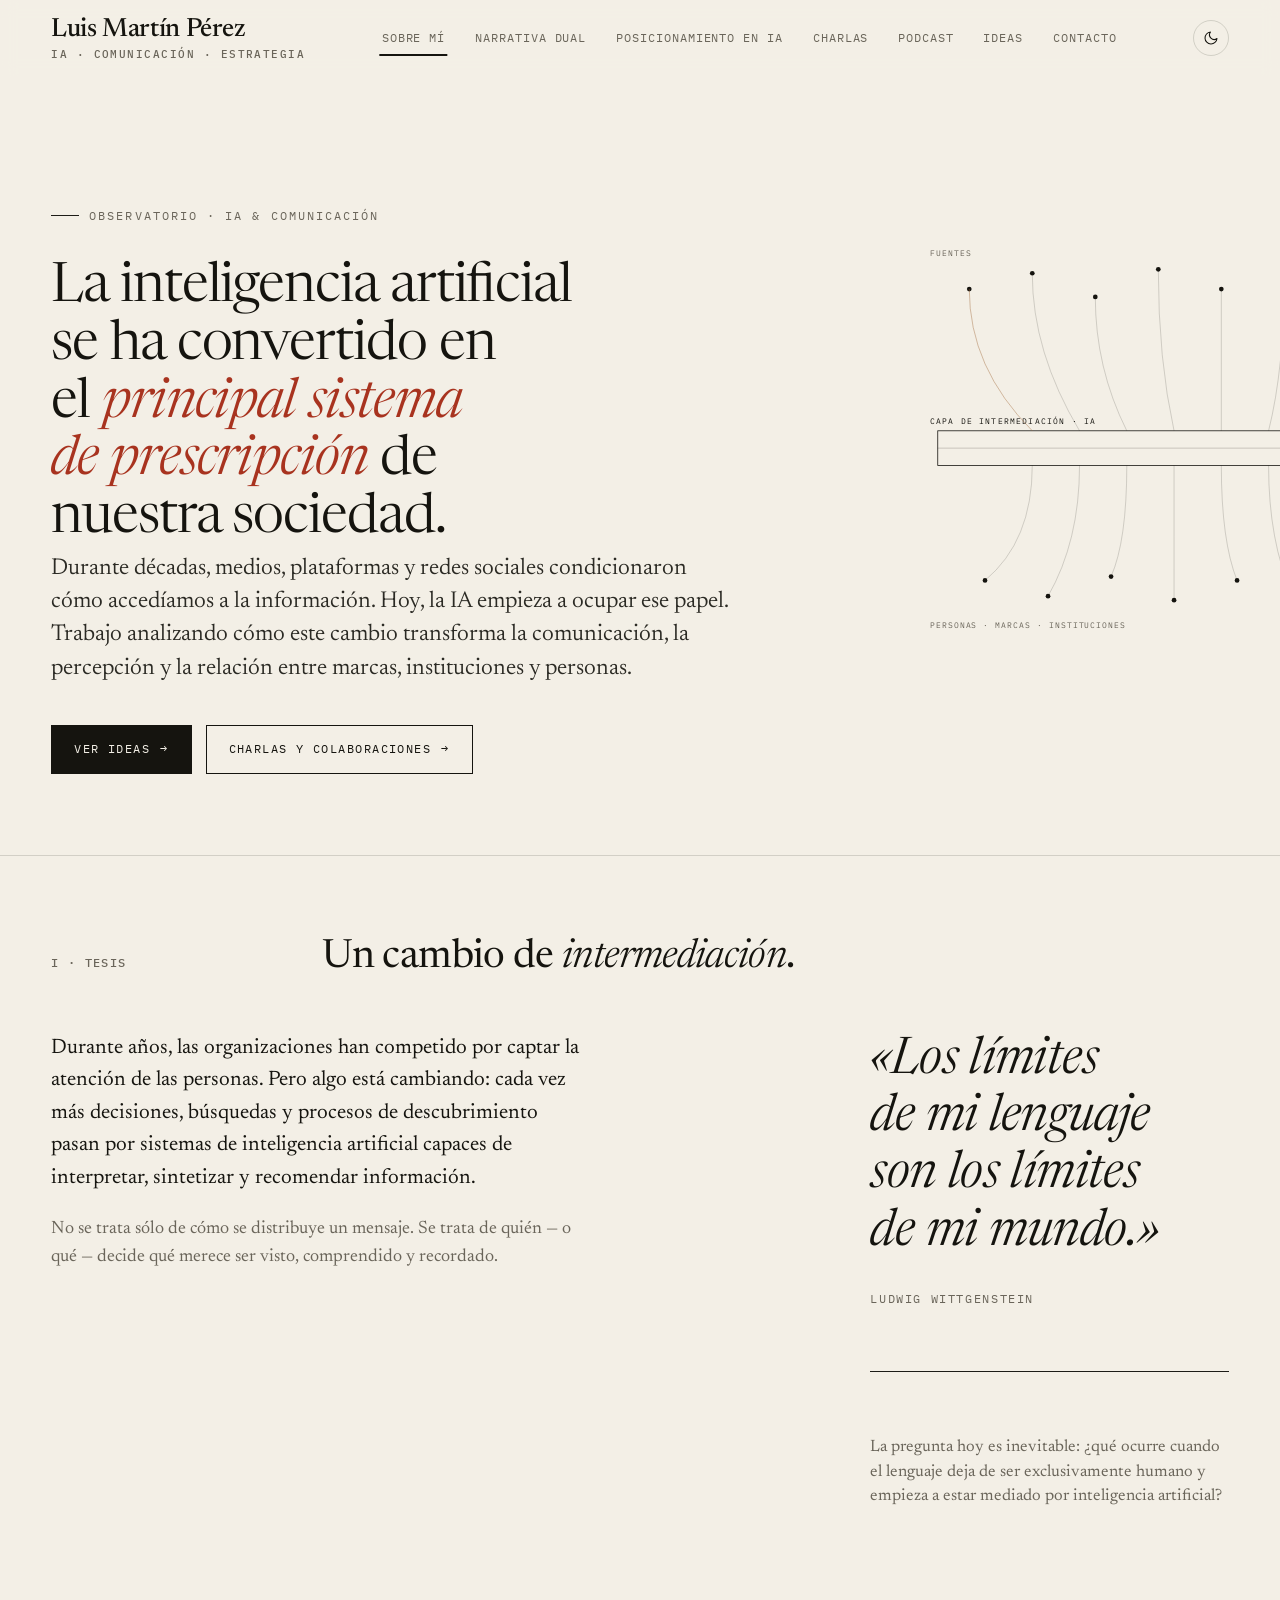
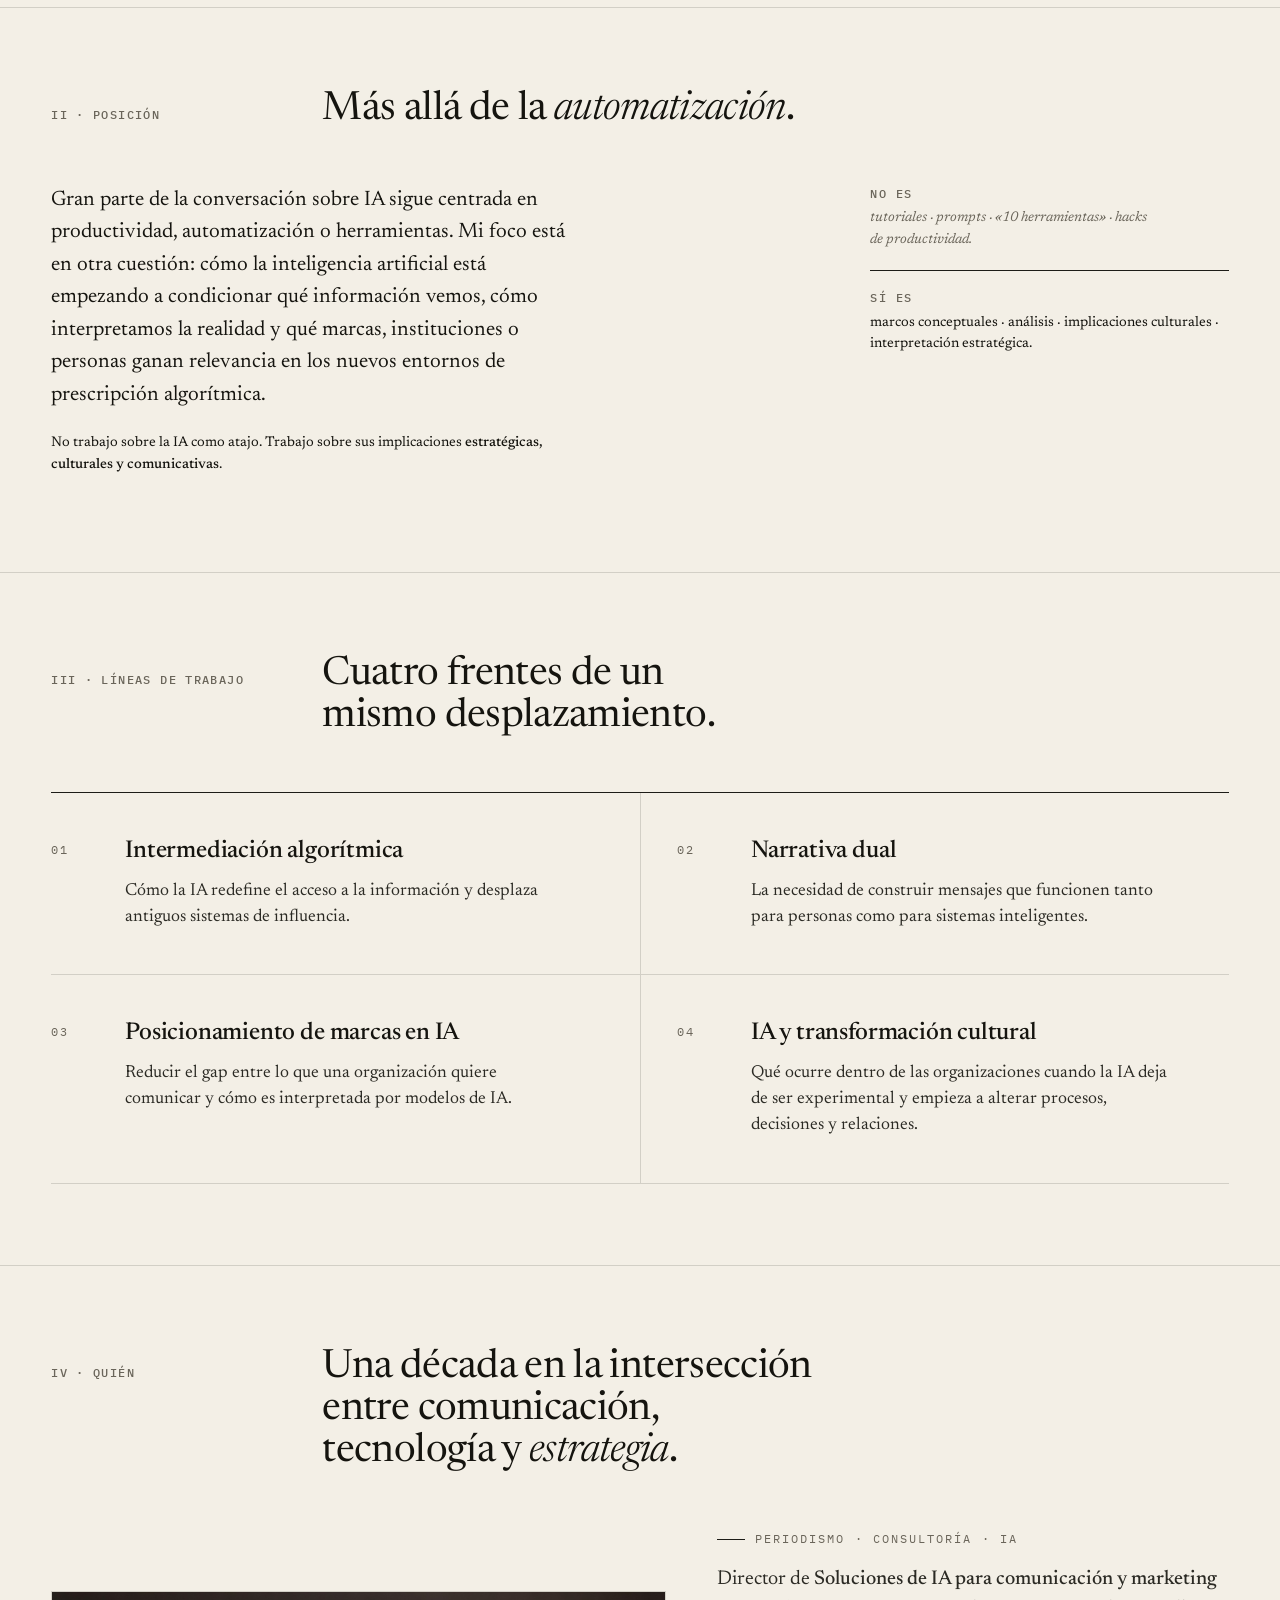
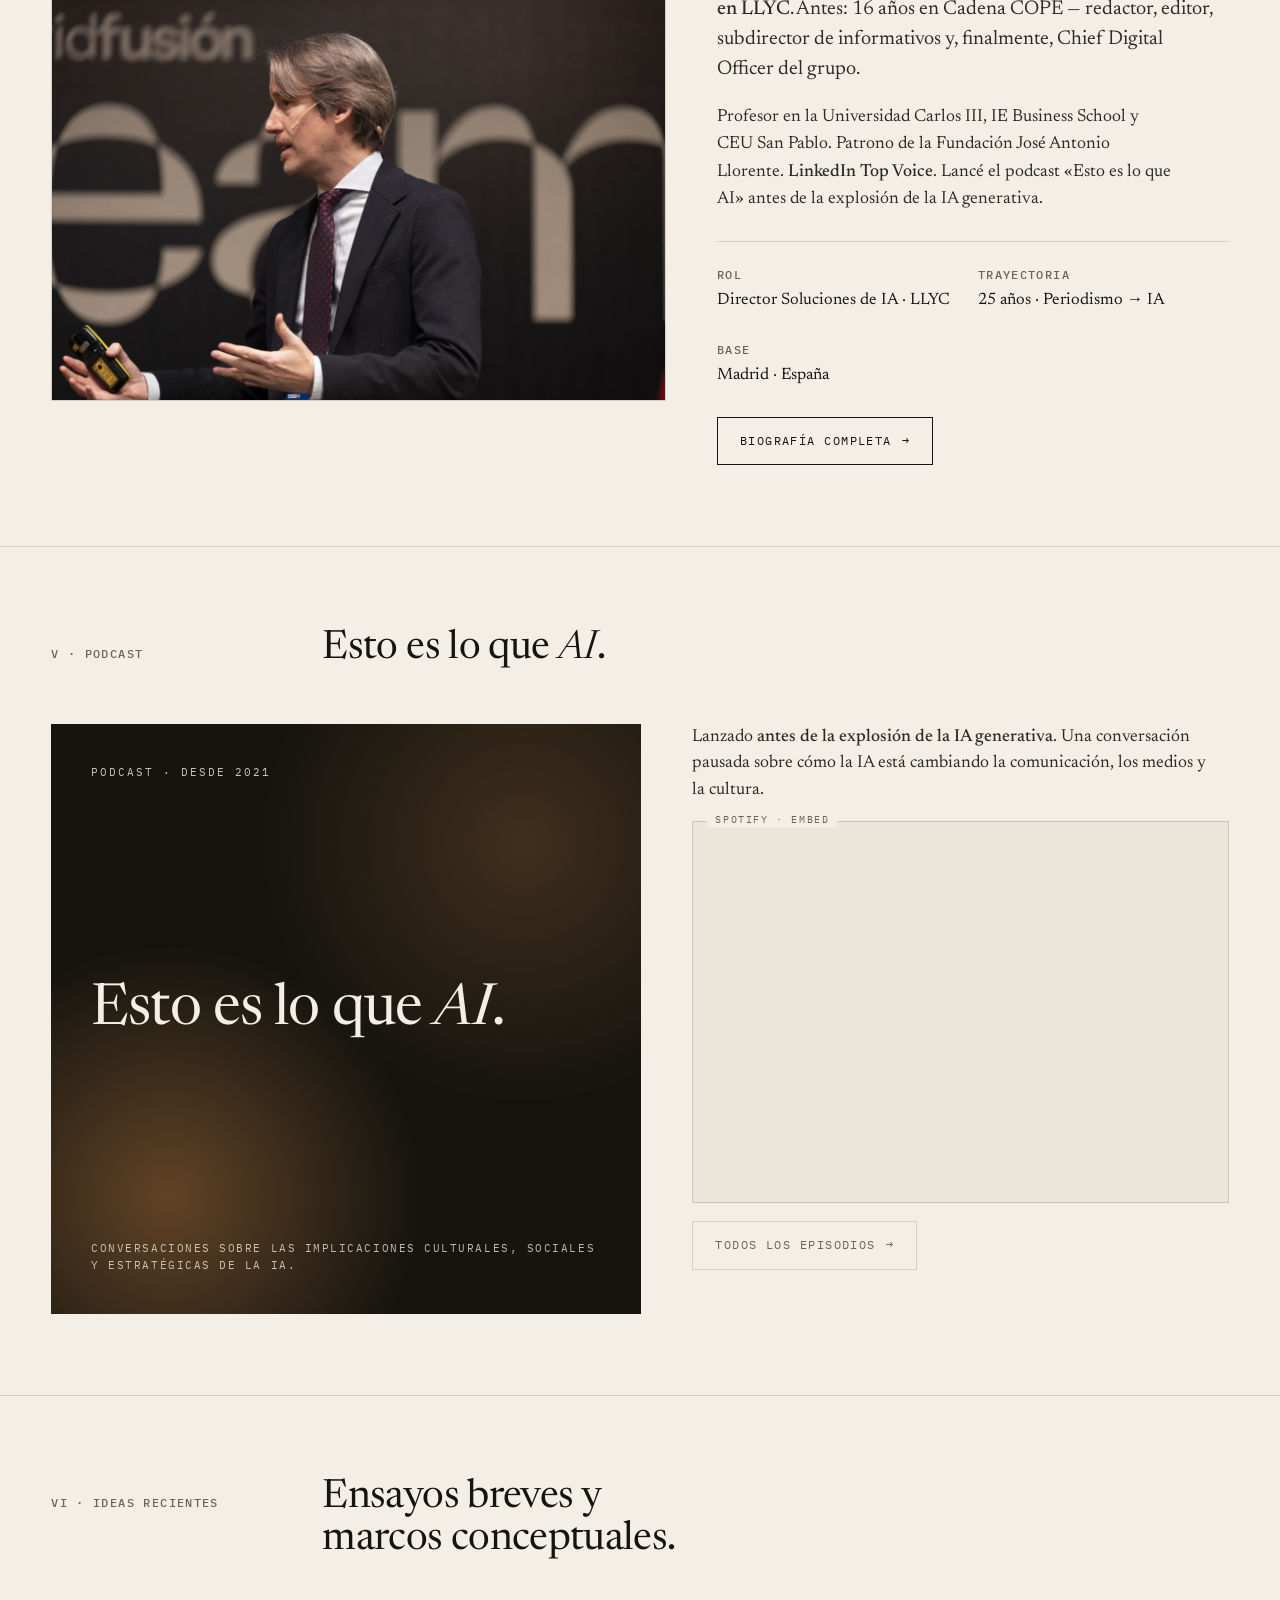
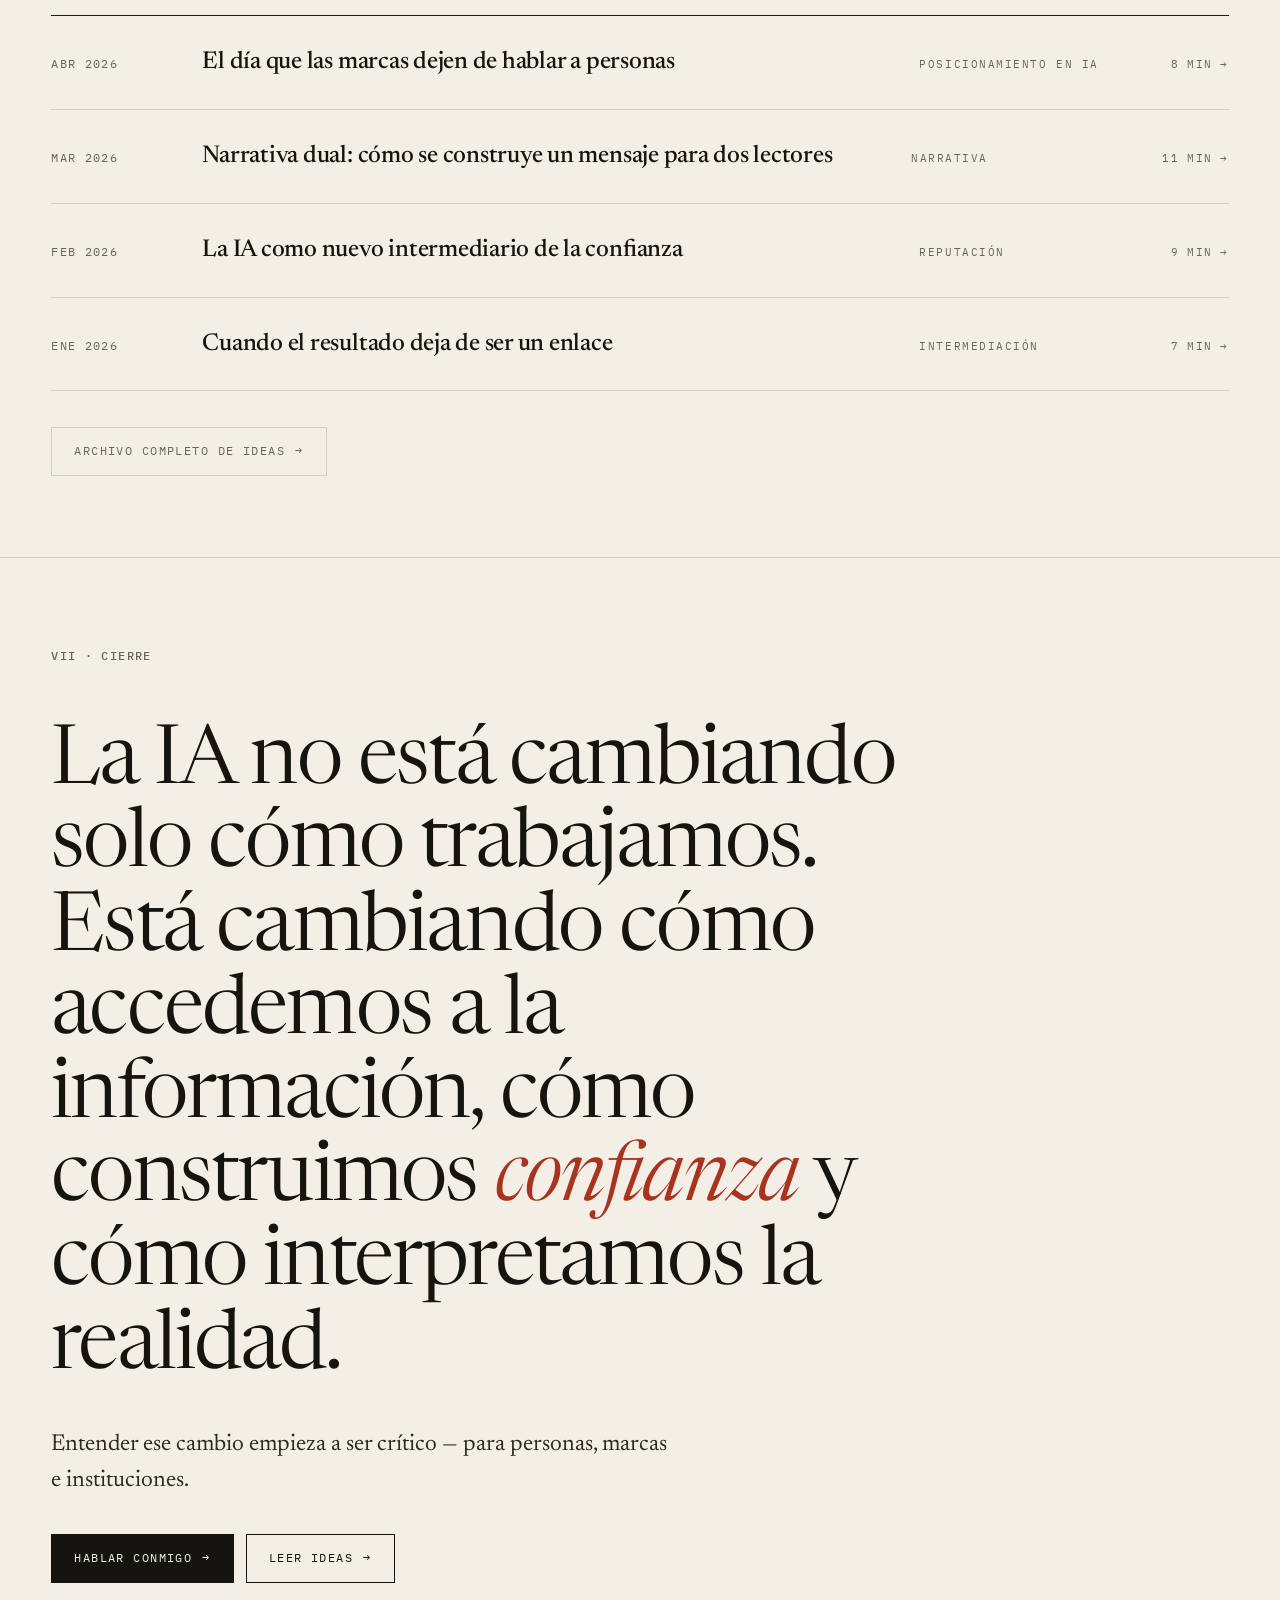
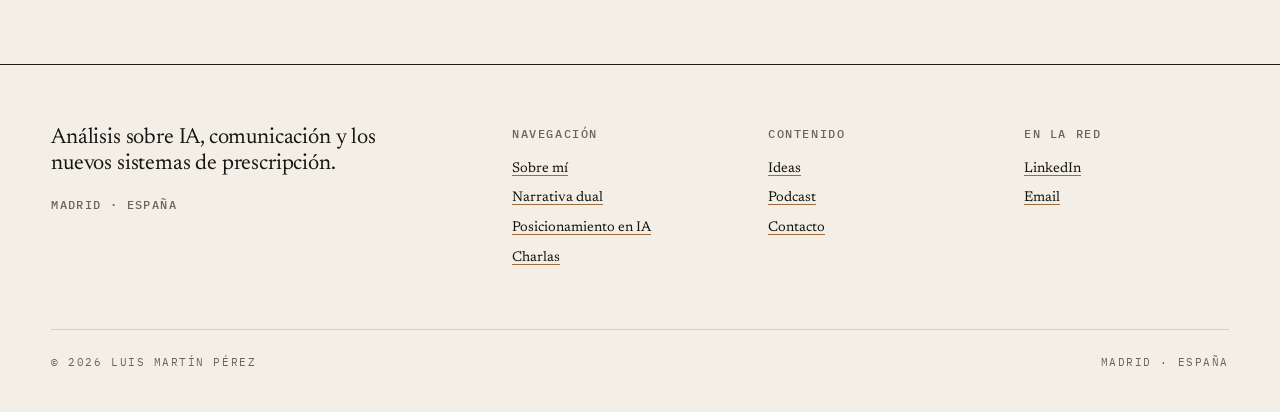
==== index.html @ a197d99d "Primera versión" ====
<!doctype html>
<html lang="es" data-theme="light" data-accent="ochre" data-direction="editorial" data-highlight="red">
<head>
  <meta charset="utf-8" />
  <meta name="viewport" content="width=device-width, initial-scale=1" />
  <link rel="icon" type="image/svg+xml" href="/favicon.svg" />
  <link rel="dns-prefetch" href="https://fonts.gstatic.com" />
  <meta name="twitter:card" content="summary_large_image" />
  <meta name="twitter:title" content="Luis Martín Pérez — IA, comunicación y prescripción algorítmica" />
  <meta name="twitter:description" content="Análisis sobre el impacto de la IA en la comunicación, la intermediación de la información y el posicionamiento de marcas en sistemas algorítmicos." />
  <title>Luis Martín Pérez — Inteligencia artificial, comunicación y nuevos sistemas de prescripción</title>
  <meta name="description" content="Luis Martín Pérez analiza cómo la inteligencia artificial está transformando la intermediación de la información, la comunicación y la forma en que personas, marcas e instituciones construyen relevancia y confianza." />
  <meta name="author" content="Luis Martín Pérez" />
  <meta name="theme-color" content="#f3efe6" />
  <link rel="canonical" href="https://luismartinperez.com/" />

  <!-- Open Graph -->
  <meta property="og:type" content="website" />
  <meta property="og:locale" content="es_ES" />
  <meta property="og:image" content="https://luismartinperez.com/assets/luis-portada.jpg" />
  <meta property="og:image:width" content="1248" />
  <meta property="og:image:height" content="832" />
  <meta property="og:image:alt" content="Luis Martín Pérez en una conferencia sobre inteligencia artificial y comunicación." />
  <meta name="twitter:image" content="https://luismartinperez.com/assets/luis-portada.jpg" />
  <meta property="og:title" content="Luis Martín Pérez — Inteligencia artificial, comunicación y nuevos sistemas de prescripción" />
  <meta property="og:description" content="Análisis sobre el impacto de la IA en la comunicación, la intermediación de la información y el posicionamiento de marcas en sistemas algorítmicos." />
  <meta property="og:url" content="https://luismartinperez.com/" />
  <meta property="og:site_name" content="Luis Martín Pérez" />
  <meta name="twitter:card" content="summary_large_image" />
  <meta name="twitter:title" content="Luis Martín Pérez — IA, comunicación y prescripción algorítmica" />
  <meta name="twitter:description" content="Cómo la IA está transformando la intermediación de la información, la comunicación y la construcción de marca." />

  <!-- LLM / SEO hints -->
  <meta name="robots" content="index, follow, max-snippet:-1, max-image-preview:large" />
  <meta name="keywords" content="inteligencia artificial, comunicación, marketing, posicionamiento en IA, narrativa dual, intermediación algorítmica, sistemas de prescripción, percepción de marca, transformación digital, IA generativa, comunicación corporativa, reputación, confianza" />

  <!-- Fonts -->
  <link rel="preconnect" href="https://fonts.googleapis.com" />
  <link rel="preconnect" href="https://fonts.gstatic.com" crossorigin />
  <link href="https://fonts.googleapis.com/css2?family=Newsreader:ital,opsz,wght@0,6..72,300..700;1,6..72,300..600&family=IBM+Plex+Mono:wght@400;500&display=swap" rel="stylesheet" />

  <link rel="stylesheet" href="styles.css" />
  <link rel="stylesheet" href="tweaks.css" />
  <script src="site.js" defer></script>
  <script src="tweaks.js" defer></script>

  <!-- Structured data: Person + WebSite -->
  <script type="application/ld+json">
  {
    "@context": "https://schema.org",
    "@graph": [
      {
        "@type": "Person",
        "@id": "https://luismartinperez.com/#luismartinperez",
        "name": "Luis Martín Pérez",
        "givenName": "Luis",
        "familyName": "Martín Pérez",
        "url": "https://luismartinperez.com/",
        "jobTitle": "Director de Soluciones de IA para comunicación y marketing",
        "worksFor": { "@type": "Organization", "name": "LLYC", "url": "https://www.llorenteycuenca.com/" },
        "description": "Director de Soluciones de IA para comunicación y marketing en LLYC. Más de veinte años analizando cómo la tecnología transforma la intermediación de la información, la comunicación y la forma en que personas, marcas e instituciones construyen relevancia y confianza. LinkedIn Top Voice.",
        "knowsAbout": [
          "Inteligencia artificial aplicada a la comunicación",
          "Inteligencia artificial generativa",
          "Posicionamiento de marcas en sistemas de IA",
          "Narrativa dual",
          "Intermediación algorítmica",
          "Sistemas de prescripción",
          "Percepción de marca",
          "Transformación digital",
          "Comunicación corporativa",
          "Reputación y confianza",
          "Data Science",
          "Periodismo digital"
        ],
        "knowsLanguage": [
          { "@type": "Language", "name": "Español", "alternateName": "es" },
          { "@type": "Language", "name": "Inglés", "alternateName": "en" },
          { "@type": "Language", "name": "Francés", "alternateName": "fr" }
        ],
        "sameAs": [
          "https://www.linkedin.com/in/luis-martin-perez/"
        ],
        "alumniOf": [
          { "@type": "CollegeOrUniversity", "name": "IESE Business School · Universidad de Navarra" },
          { "@type": "CollegeOrUniversity", "name": "CUNEF" }
        ],
        "memberOf": { "@type": "Organization", "name": "Fundación José Antonio Llorente", "description": "Patrono" },
        "award": ["LinkedIn Top Voice"],
        "image": "https://luismartinperez.com/assets/luis-portada.jpg",
        "nationality": "ES"
      },
      {
        "@type": "WebSite",
        "@id": "https://luismartinperez.com/#website",
        "url": "https://luismartinperez.com/",
        "name": "Luis Martín Pérez",
        "inLanguage": "es-ES",
        "author": { "@id": "https://luismartinperez.com/#luismartinperez" },
        "publisher": { "@id": "https://luismartinperez.com/#luismartinperez" },
        "description": "Sitio personal de Luis Martín Pérez sobre inteligencia artificial, comunicación, posicionamiento de marcas en IA y nuevos sistemas de prescripción."
      },
      {
        "@type": "PodcastSeries",
        "name": "Esto es lo que AI",
        "url": "https://luismartinperez.com/podcast",
        "author": { "@id": "https://luismartinperez.com/#luismartinperez" },
        "sameAs": [
          "https://open.spotify.com/show/4XshKQt3aBHo8Cufdz6dju",
          "https://podcasts.apple.com/es/podcast/esto-es-lo-que-ai/id1555729780"
        ],
        "webFeed": "https://cuonda.com/esto-es-lo-que-ai/feed",
        "description": "Podcast sobre las implicaciones sociales, culturales y estratégicas de la inteligencia artificial."
      }
    ]
  }
  </script>
</head>
<body style="font-size: 14px">

  <a class="skip-link bare" href="#main" style="position:absolute;left:-9999px">Saltar al contenido</a>

  <header class="site-header">
    <div class="wrap bar">
      <a class="brand" href="index.html">Luis Martín Pérez<small>IA · Comunicación · Estrategia</small></a>
      <nav class="nav" aria-label="Principal">
        <a href="sobre-mi.html">Sobre mí</a>
        <a href="narrativa-dual.html">Narrativa dual</a>
        <a href="posicionamiento-ia.html">Posicionamiento en IA</a>
        <a href="charlas.html">Charlas</a>
        <a href="podcast.html">Podcast</a>
        <a href="ideas.html">Ideas</a>
        <a href="contacto.html">Contacto</a>
      </nav>
      <div style="display:flex;gap:10px;align-items:center;justify-self:end">
        <button class="mobile-toggle" aria-label="Abrir menú">Menú</button>
        <button class="theme-toggle" aria-label="Cambiar modo"></button>
      </div>
    </div>
  </header>

  <main id="main">

    <!-- ───────────────────────────── HERO ───────────────────────────── -->
    <section class="hero">
      <div class="wrap" style="position:relative">
        <div class="reveal">
          <span class="eyebrow">Observatorio · IA & Comunicación</span>
        </div>
        <h1 class="reveal" style="--rev-delay:80ms; margin: 0px 0px 3px">
          La inteligencia artificial se ha convertido en el <em>principal sistema de prescripción</em> de nuestra sociedad.
        </h1>
        <p class="lede reveal" style="--rev-delay:160ms">
          Durante décadas, medios, plataformas y redes sociales condicionaron cómo accedíamos a la información.
          Hoy, la IA empieza a ocupar ese papel. Trabajo analizando cómo este cambio transforma la comunicación,
          la percepción y la relación entre marcas, instituciones y personas.
        </p>
        <div class="cta-row reveal" style="--rev-delay:220ms">
          <a class="btn primary" href="ideas.html">
            Ver ideas
            <span class="arrow" aria-hidden="true">→</span>
          </a>
          <a class="btn" href="charlas.html">
            Charlas y colaboraciones
            <span class="arrow" aria-hidden="true">→</span>
          </a>
        </div>

        <!-- Mediation visual: SVG conceptual diagram -->
        <div class="mediation reveal" aria-hidden="true" style="--rev-delay:320ms">
          <svg viewBox="0 0 520 520" preserveAspectRatio="xMidYMid meet">
            <!-- Top layer: information sources -->
            <text class="node-label" x="10" y="38">Fuentes</text>
            <g>
              <circle class="node-dot" cx="60"  cy="80" r="3"/>
              <circle class="node-dot" cx="140" cy="60" r="3"/>
              <circle class="node-dot" cx="220" cy="90" r="3"/>
              <circle class="node-dot" cx="300" cy="55" r="3"/>
              <circle class="node-dot" cx="380" cy="80" r="3"/>
              <circle class="node-dot" cx="460" cy="65" r="3"/>
            </g>

            <!-- Middle layer: intermediation -->
            <text class="layer-label" x="10" y="252">Capa de intermediación · IA</text>
            <rect class="layer" x="20" y="260" width="480" height="44"/>
            <line class="layer" x1="20" y1="282" x2="500" y2="282" style="opacity:.25"/>

            <!-- Bottom layer: audiences -->
            <text class="node-label" x="10" y="510">Personas · Marcas · Instituciones</text>
            <g>
              <circle class="node-dot" cx="80"  cy="450" r="3"/>
              <circle class="node-dot" cx="160" cy="470" r="3"/>
              <circle class="node-dot" cx="240" cy="445" r="3"/>
              <circle class="node-dot" cx="320" cy="475" r="3"/>
              <circle class="node-dot" cx="400" cy="450" r="3"/>
              <circle class="node-dot" cx="470" cy="468" r="3"/>
            </g>

            <!-- Links from sources -> intermediation -->
            <path class="link" d="M60,80 Q 60,180 140,260"/>
            <path class="link" d="M140,60 Q 140,160 200,260"/>
            <path class="link" d="M220,90 Q 220,180 260,260"/>
            <path class="link" d="M300,55 Q 300,170 320,260"/>
            <path class="link" d="M380,80 Q 380,180 380,260"/>
            <path class="link" d="M460,65 Q 460,180 440,260"/>

            <!-- Links from intermediation -> audiences -->
            <path class="link" d="M140,304 Q 140,400 80,450"/>
            <path class="link" d="M200,304 Q 200,400 160,470"/>
            <path class="link" d="M260,304 Q 260,400 240,445"/>
            <path class="link" d="M320,304 Q 320,400 320,475"/>
            <path class="link" d="M380,304 Q 380,400 400,450"/>
            <path class="link" d="M440,304 Q 440,400 470,468"/>
          </svg>
        </div>
      </div>
    </section>

    <!-- ───────────────────────── BLOQUE CONTEXTO ────────────────────── -->
    <section id="contexto">
      <div class="wrap">
        <div class="s-head reveal">
          <div class="label"><span class="mono">I · Tesis</span></div>
          <h2>Un cambio de <em>intermediación</em>.</h2>
        </div>

        <div class="row row-2">
          <div class="col-text reveal">
            <p style="font-size:21px;line-height:1.55">
              Durante años, las organizaciones han competido por captar la atención de las personas.
              Pero algo está cambiando: cada vez más decisiones, búsquedas y procesos de
              descubrimiento pasan por sistemas de inteligencia artificial capaces de interpretar,
              sintetizar y recomendar información.
            </p>
            <p style="color:var(--muted);font-size:18px;line-height:1.55">
              No se trata sólo de cómo se distribuye un mensaje. Se trata de quién — o qué —
              decide qué merece ser visto, comprendido y recordado.
            </p>
          </div>
          <aside class="col-aside reveal" style="--rev-delay:120ms">
            <div class="pullquote" style="border-top:0;padding-top:0;margin-top:0">
              <blockquote>
                «Los límites de mi lenguaje son los límites de mi mundo.»
              </blockquote>
              <cite>Ludwig Wittgenstein</cite>
            </div>
            <p style="color:var(--muted);font-size:16.5px;line-height:1.5">
              La pregunta hoy es inevitable: ¿qué ocurre cuando el lenguaje deja de ser
              exclusivamente humano y empieza a estar mediado por inteligencia artificial?
            </p>
          </aside>
        </div>
      </div>
    </section>

    <!-- ───────────────────────── DIFERENCIAL ─────────────────────────── -->
    <section id="diferencial">
      <div class="wrap">
        <div class="s-head reveal">
          <div class="label"><span class="mono">II · Posición</span></div>
          <h2>Más allá de la <em>automatización</em>.</h2>
        </div>
        <div class="row row-2">
          <div class="col-text reveal">
            <p style="font-size:21px;line-height:1.55">
              Gran parte de la conversación sobre IA sigue centrada en productividad,
              automatización o herramientas. Mi foco está en otra cuestión: cómo la inteligencia
              artificial está empezando a condicionar qué información vemos, cómo interpretamos
              la realidad y qué marcas, instituciones o personas ganan relevancia en los nuevos
              entornos de prescripción algorítmica.
            </p>
            <p>
              No trabajo sobre la IA como atajo. Trabajo sobre sus implicaciones
              <strong style="font-weight:500">estratégicas, culturales y comunicativas</strong>.
            </p>
          </div>
          <aside class="col-aside reveal" style="--rev-delay:120ms">
            <div style="display:flex;flex-direction:column;gap:18px">
              <div>
                <span class="mono" style="display:block;margin-bottom:6px">No es</span>
                <p style="margin:0;color:var(--muted);font-style:italic">tutoriales · prompts · «10 herramientas» · hacks de productividad.</p>
              </div>
              <hr/>
              <div>
                <span class="mono" style="display:block;margin-bottom:6px">Sí es</span>
                <p style="margin:0">marcos conceptuales · análisis · implicaciones culturales · interpretación estratégica.</p>
              </div>
            </div>
          </aside>
        </div>
      </div>
    </section>

    <!-- ───────────────────────── LÍNEAS DE TRABAJO ──────────────────── -->
    <section id="lineas">
      <div class="wrap">
        <div class="s-head reveal">
          <div class="label"><span class="mono">III · Líneas de trabajo</span></div>
          <h2>Cuatro frentes de un mismo desplazamiento.</h2>
        </div>

        <div class="lines-grid">
          <div class="item reveal">
            <div class="num">01</div>
            <div>
              <h3>Intermediación algorítmica</h3>
              <p>Cómo la IA redefine el acceso a la información y desplaza antiguos sistemas de influencia.</p>
            </div>
          </div>
          <div class="item reveal" style="--rev-delay:80ms">
            <div class="num">02</div>
            <div>
              <h3>Narrativa dual</h3>
              <p>La necesidad de construir mensajes que funcionen tanto para personas como para sistemas inteligentes.</p>
            </div>
          </div>
          <div class="item reveal" style="--rev-delay:160ms">
            <div class="num">03</div>
            <div>
              <h3>Posicionamiento de marcas en IA</h3>
              <p>Reducir el gap entre lo que una organización quiere comunicar y cómo es interpretada por modelos de IA.</p>
            </div>
          </div>
          <div class="item reveal" style="--rev-delay:240ms">
            <div class="num">04</div>
            <div>
              <h3>IA y transformación cultural</h3>
              <p>Qué ocurre dentro de las organizaciones cuando la IA deja de ser experimental y empieza a alterar procesos, decisiones y relaciones.</p>
            </div>
          </div>
        </div>
      </div>
    </section>

    <!-- ───────────────────────── SOBRE MÍ (preview) ─────────────────── -->
    <section id="sobre-mi-preview">
      <div class="wrap">
        <div class="s-head reveal">
          <div class="label"><span class="mono">IV · Quién</span></div>
          <h2>Una década en la intersección entre comunicación, tecnología y <em>estrategia</em>.</h2>
        </div>
        <div class="about-feature">
          <div class="about-image reveal">
            <img src="assets/luis-portada.jpg" alt="Luis Martín Pérez durante una conferencia sobre inteligencia artificial y comunicación." width="1248" height="832" loading="lazy" />
          </div>
          <div class="about-text reveal" style="--rev-delay:120ms">
            <span class="eyebrow">Periodismo · Consultoría · IA</span>
            <p style="font-size:20px;line-height:1.5;margin-top:16px">
              Director de <strong style="font-weight:500">Soluciones de IA para comunicación y marketing en LLYC</strong>.
              Antes: 16 años en Cadena COPE — redactor, editor, subdirector de informativos y, finalmente,
              Chief Digital Officer del grupo.
            </p>
            <p style="color:var(--ink-2);font-size:17.5px;line-height:1.55">
              Profesor en la Universidad Carlos III, IE Business School y CEU San Pablo. Patrono de la
              Fundación José Antonio Llorente. <strong style="font-weight:500">LinkedIn Top Voice</strong>.
              Lancé el podcast «Esto es lo que AI» antes de la explosión de la IA generativa.
            </p>
            <div class="meta-row">
              <div><span class="mono">Rol</span><span style="font-size:16.5px">Director Soluciones de IA · LLYC</span></div>
              <div><span class="mono">Trayectoria</span><span style="font-size:16.5px">25 años · Periodismo → IA</span></div>
              <div><span class="mono">Base</span><span style="font-size:16.5px">Madrid · España</span></div>
            </div>
            <div style="margin-top:28px"><a class="btn" href="sobre-mi.html">Biografía completa <span class="arrow">→</span></a></div>
          </div>
        </div>
      </div>
    </section>

    <!-- ───────────────────────── PODCAST ───────────────────────────── -->
    <section id="podcast">
      <div class="wrap">
        <div class="s-head reveal">
          <div class="label"><span class="mono">V · Podcast</span></div>
          <h2>Esto es lo que <em>AI</em>.</h2>
        </div>

        <div class="podcast-feature">
          <div class="podcast-cover reveal">
            <div class="tag">Podcast · desde 2021</div>
            <h3>Esto es lo que <em>AI</em>.</h3>
            <div class="meta">Conversaciones sobre las implicaciones culturales, sociales y estratégicas de la IA.</div>
          </div>
          <div class="reveal" style="--rev-delay:120ms;display:flex;flex-direction:column;gap:18px">
            <p style="font-size:17.5px;line-height:1.5;color:var(--ink-2);margin:0">
              Lanzado <strong style="font-weight:500">antes de la explosión de la IA generativa</strong>.
              Una conversación pausada sobre cómo la IA está cambiando la comunicación, los medios y la cultura.
            </p>
            <div class="spotify-frame">
              <iframe
                title="Esto es lo que AI — Spotify"
                src="https://open.spotify.com/embed/show/4XshKQt3aBHo8Cufdz6dju?utm_source=generator"
                width="100%" height="352" frameborder="0"
                allowfullscreen=""
                allow="autoplay; clipboard-write; encrypted-media; fullscreen; picture-in-picture"
                loading="lazy"></iframe>
            </div>
            <div>
              <a href="podcast.html" class="btn ghost">Todos los episodios <span class="arrow">→</span></a>
            </div>
          </div>
        </div>
      </div>
    </section>

    <!-- ───────────────────────── IDEAS RECIENTES ────────────────────── -->
    <section id="ideas">
      <div class="wrap">
        <div class="s-head reveal">
          <div class="label"><span class="mono">VI · Ideas recientes</span></div>
          <h2>Ensayos breves y marcos conceptuales.</h2>
        </div>

        <div class="ideas-list reveal">
          <a class="idea bare" href="ideas.html">
            <span class="date">Abr 2026</span>
            <span class="title">El día que las marcas dejen de hablar a personas</span>
            <span class="topic">Posicionamiento en IA</span>
            <span class="read">8 min →</span>
          </a>
          <a class="idea bare" href="ideas.html">
            <span class="date">Mar 2026</span>
            <span class="title">Narrativa dual: cómo se construye un mensaje para dos lectores</span>
            <span class="topic">Narrativa</span>
            <span class="read">11 min →</span>
          </a>
          <a class="idea bare" href="ideas.html">
            <span class="date">Feb 2026</span>
            <span class="title">La IA como nuevo intermediario de la confianza</span>
            <span class="topic">Reputación</span>
            <span class="read">9 min →</span>
          </a>
          <a class="idea bare" href="ideas.html">
            <span class="date">Ene 2026</span>
            <span class="title">Cuando el resultado deja de ser un enlace</span>
            <span class="topic">Intermediación</span>
            <span class="read">7 min →</span>
          </a>
        </div>
        <div style="margin-top:36px">
          <a href="ideas.html" class="btn ghost">Archivo completo de ideas <span class="arrow">→</span></a>
        </div>
      </div>
    </section>

    <!-- ───────────────────────── CIERRE ────────────────────────────── -->
    <section class="closing" id="cierre">
      <div class="wrap">
        <div class="s-head reveal">
          <div class="label"><span class="mono">VII · Cierre</span></div>
          <div></div>
        </div>
        <h2 class="reveal">
          La IA no está cambiando solo cómo trabajamos. Está cambiando cómo accedemos a la información, cómo construimos <em>confianza</em> y cómo interpretamos la realidad.
        </h2>
        <p class="reveal" style="--rev-delay:120ms">
          Entender ese cambio empieza a ser crítico — para personas, marcas e instituciones.
        </p>
        <div class="reveal" style="--rev-delay:200ms;margin-top:36px;display:flex;gap:12px;flex-wrap:wrap">
          <a class="btn primary" href="contacto.html">Hablar conmigo <span class="arrow">→</span></a>
          <a class="btn" href="ideas.html">Leer ideas <span class="arrow">→</span></a>
        </div>
      </div>
    </section>

  </main>

  <footer class="site-footer">
    <div class="wrap">
      <div class="grid">
        <div>
          <p class="sig">Análisis sobre IA, comunicación y los nuevos sistemas de prescripción.</p>
          <p class="mono" style="margin-top:8px">Madrid · España</p>
        </div>
        <div>
          <h4>Navegación</h4>
          <ul>
            <li><a href="sobre-mi.html">Sobre mí</a></li>
            <li><a href="narrativa-dual.html">Narrativa dual</a></li>
            <li><a href="posicionamiento-ia.html">Posicionamiento en IA</a></li>
            <li><a href="charlas.html">Charlas</a></li>
          </ul>
        </div>
        <div>
          <h4>Contenido</h4>
          <ul>
            <li><a href="ideas.html">Ideas</a></li>
            <li><a href="podcast.html">Podcast</a></li>
            <li><a href="contacto.html">Contacto</a></li>
          </ul>
        </div>
        <div>
          <h4>En la red</h4>
          <ul>
            <li><a href="https://www.linkedin.com/in/luismartinperez" rel="me">LinkedIn</a></li>
            <li><a href="mailto:luismartinperez@outlook.com">Email</a></li>
          </ul>
        </div>
      </div>
      <div class="legal">
        <span>© 2026 Luis Martín Pérez</span>
        <span>Madrid · España</span>
      </div>
    </div>
  </footer>

</body>
</html>
---- styles.css ----
/* ---------------------------------------------------------------------------
   Luis Martín Pérez — sistema editorial
   Tono: ensayo / observatorio. Tipografía como protagonista, mucho aire,
   reglas hairline, etiquetas en mono. Soporta variantes (direction) + dark.
   --------------------------------------------------------------------------- */

:root {
  /* Color tokens — luz */
  --paper:      #f3efe6;          /* fondo papel cálido */
  --paper-2:    #ebe6d9;          /* hueco más cálido */
  --ink:        #15140f;          /* tinta principal */
  --ink-2:      #2b2a24;          /* tinta secundaria */
  --muted:      #6a655a;          /* texto menor */
  --rule:       #1d1c17;          /* reglas/divisores */
  --rule-soft:  rgba(21,20,15,.15);

  --accent:     #a06a3a;          /* acento ocre por defecto (UI / links / hover) */
  --accent-ink: #15140f;

  --highlight:  #a8331f;          /* destacado tipográfico (em en titulares) */
  --highlight-soft: rgba(168,51,31,.18);

  /* Tipografía */
  --serif:  "Newsreader", "Source Serif 4", Georgia, "Times New Roman", serif;
  --sans:   "Inter Tight", system-ui, -apple-system, "Segoe UI", Helvetica, Arial, sans-serif;
  --mono:   "IBM Plex Mono", ui-monospace, "SFMono-Regular", Menlo, monospace;

  /* Escala */
  --fs-mono:    11.5px;
  --fs-body:    19px;
  --fs-lede:    23px;
  --fs-h3:      24px;
  --fs-h2:      40px;
  --fs-h1:      clamp(40px, 6.4vw, 96px);
  --fs-display: clamp(56px, 9vw, 132px);

  /* Layout */
  --max:        1320px;
  --col:        66ch;
  --gutter:     clamp(20px, 4vw, 56px);

  --t-fast:     180ms;
  --t-med:      420ms;
  --ease:       cubic-bezier(.2,.7,.2,1);
}

[data-theme="dark"] {
  --paper:      #131210;
  --paper-2:    #1c1a17;
  --ink:        #ece6d6;
  --ink-2:      #c8c2b3;
  --muted:      #8a8275;
  --rule:       #ece6d6;
  --rule-soft:  rgba(236,230,214,.18);
  --accent:     #d39a64;
  --accent-ink: #ece6d6;
  --highlight:  #e07a5a;
  --highlight-soft: rgba(224,122,90,.22);
}

/* Variantes del destacado tipográfico (data-highlight) */
[data-highlight="red"]   { --highlight: #a8331f; --highlight-soft: rgba(168,51,31,.18); }
[data-highlight="blue"]  { --highlight: #2a4a78; --highlight-soft: rgba(42,74,120,.18); }
[data-highlight="plum"]  { --highlight: #6b2447; --highlight-soft: rgba(107,36,71,.18); }
[data-highlight="forest"]{ --highlight: #2f5a3c; --highlight-soft: rgba(47,90,60,.18); }
[data-theme="dark"][data-highlight="red"]   { --highlight: #e07a5a; --highlight-soft: rgba(224,122,90,.22); }
[data-theme="dark"][data-highlight="blue"]  { --highlight: #7aa3d4; --highlight-soft: rgba(122,163,212,.22); }
[data-theme="dark"][data-highlight="plum"]  { --highlight: #c98ca8; --highlight-soft: rgba(201,140,168,.22); }
[data-theme="dark"][data-highlight="forest"]{ --highlight: #8eb89b; --highlight-soft: rgba(142,184,155,.22); }

/* Variantes de acento (aplicadas por data-accent) */
[data-accent="rust"]  { --accent: #b04a2c; }
[data-accent="ink"]   { --accent: var(--ink); }
[data-accent="sage"]  { --accent: #6c7e5e; }
[data-accent="ochre"] { --accent: #a06a3a; }
[data-theme="dark"][data-accent="rust"]  { --accent: #d96a48; }
[data-theme="dark"][data-accent="sage"]  { --accent: #98a98a; }
[data-theme="dark"][data-accent="ink"]   { --accent: var(--ink); }

/* Variantes de dirección visual (data-direction) */
[data-direction="brutalist"] {
  --paper: #efebe0;
  --serif: "Newsreader", Georgia, serif;
}
[data-direction="brutalist"][data-theme="dark"] {
  --paper: #0e0d0b;
}
[data-direction="gallery"] {
  --paper: #faf8f2;
  --rule-soft: rgba(21,20,15,.08);
}
[data-direction="gallery"][data-theme="dark"] {
  --paper: #0c0b0a;
}

/* --------------------------------------------------------------------------- */
*, *::before, *::after { box-sizing: border-box; }

html { -webkit-font-smoothing: antialiased; -moz-osx-font-smoothing: grayscale; scroll-behavior: smooth; }
@media (prefers-reduced-motion: reduce) { html { scroll-behavior: auto; } }

body {
  margin: 0;
  background: var(--paper);
  color: var(--ink);
  font-family: var(--serif);
  font-size: var(--fs-body);
  font-weight: 400;
  line-height: 1.55;
  font-feature-settings: "kern", "liga", "calt", "onum";
  text-rendering: optimizeLegibility;
  transition: background var(--t-med) var(--ease), color var(--t-med) var(--ease);
}

::selection { background: var(--accent); color: var(--paper); }

a {
  color: inherit;
  text-decoration: none;
  background-image: linear-gradient(to top, var(--accent), var(--accent));
  background-position: 0 100%;
  background-repeat: no-repeat;
  background-size: 100% 1px;
  transition: background-size var(--t-fast) var(--ease), color var(--t-fast) var(--ease);
}
a:hover { background-size: 100% 2px; color: var(--accent); }
a.bare { background-image: none; }
a.bare:hover { color: var(--accent); }

img { max-width: 100%; display: block; }
hr  { border: 0; border-top: 1px solid var(--rule); margin: 0; }

p { margin: 0 0 1em; text-wrap: pretty; }

.mono {
  font-family: var(--mono);
  font-size: var(--fs-mono);
  letter-spacing: .12em;
  text-transform: uppercase;
  color: var(--muted);
  font-weight: 500;
}

.serif-display {
  font-family: var(--serif);
  font-weight: 300;
  font-variation-settings: "opsz" 60;
  letter-spacing: -.018em;
  line-height: .98;
}

.eyebrow {
  font-family: var(--mono);
  font-size: var(--fs-mono);
  letter-spacing: .18em;
  text-transform: uppercase;
  color: var(--muted);
  display: inline-flex;
  align-items: center;
  gap: 10px;
}
.eyebrow::before {
  content: "";
  width: 28px;
  height: 1px;
  background: var(--rule);
  display: inline-block;
}

/* --------------------------------------------------------------------------- */
/* Layout */

.wrap {
  max-width: var(--max);
  margin: 0 auto;
  padding: 0 var(--gutter);
}

.row { display: grid; gap: var(--gutter); }
.row-2 { grid-template-columns: repeat(12, 1fr); }
.col-text   { grid-column: 1 / span 8; max-width: var(--col); }
.col-aside  { grid-column: 9 / span 4; }
@media (max-width: 880px) {
  .col-text, .col-aside { grid-column: 1 / -1; }
}

section { padding: clamp(60px, 9vh, 120px) 0; position: relative; }
section + section { border-top: 1px solid var(--rule-soft); }

/* --------------------------------------------------------------------------- */
/* Header */

.site-header {
  position: sticky;
  top: 0;
  z-index: 40;
  background: color-mix(in oklab, var(--paper) 88%, transparent);
  backdrop-filter: saturate(140%) blur(8px);
  -webkit-backdrop-filter: saturate(140%) blur(8px);
  border-bottom: 1px solid transparent;
  transition: background var(--t-med) var(--ease), border-color var(--t-med) var(--ease), box-shadow var(--t-med) var(--ease);
}
.site-header[data-scrolled] {
  background: color-mix(in oklab, var(--paper) 96%, transparent);
  border-bottom-color: var(--rule-soft);
  box-shadow: 0 8px 28px rgba(0,0,0,.05), 0 1px 0 var(--rule-soft);
}
[data-theme="dark"] .site-header[data-scrolled] {
  box-shadow: 0 8px 28px rgba(0,0,0,.35), 0 1px 0 var(--rule-soft);
}

/* Scroll progress — barra superior fina (estilo Apple/observatorio) */
.scroll-progress {
  position: absolute;
  top: 0; left: 0; right: 0;
  height: 1.5px;
  background: linear-gradient(90deg, var(--accent), var(--highlight));
  transform-origin: 0 50%;
  transform: scaleX(0);
  transition: transform 90ms linear, opacity var(--t-fast) var(--ease);
  pointer-events: none;
  z-index: 2;
  opacity: 0;
}
.site-header[data-scrolled] .scroll-progress { opacity: 1; }
.site-header .bar {
  display: grid;
  grid-template-columns: auto 1fr auto;
  align-items: center;
  gap: 24px;
  height: 76px;
}
.brand {
  font-family: var(--serif);
  font-weight: 500;
  font-variation-settings: "opsz" 36;
  font-size: 26px;
  letter-spacing: -.015em;
  line-height: 1;
  background-image: none;
}
.brand small {
  display: block;
  font-family: var(--mono);
  font-size: 10.5px;
  letter-spacing: .14em;
  text-transform: uppercase;
  color: var(--muted);
  font-weight: 500;
  margin-top: 6px;
}
.nav {
  display: flex;
  justify-content: center;
  gap: clamp(14px, 2vw, 28px);
  font-family: var(--mono);
  font-size: 12px;
  letter-spacing: .08em;
  text-transform: uppercase;
  position: relative;
}
.nav a {
  background-image: none;
  color: var(--muted);
  transition: color var(--t-fast) var(--ease);
  padding: 6px 2px;
  position: relative;
}
.nav a:hover, .nav a[aria-current="page"] { color: var(--ink); }

/* Sliding magnetic indicator (estilo Apple) — sustituye al underline por-item */
.nav-indicator {
  position: absolute;
  bottom: -2px;
  left: 0;
  width: 0;
  height: 1.5px;
  background: var(--ink);
  transform: translateX(0);
  transition:
    transform .45s cubic-bezier(.22,.61,.36,1),
    width .45s cubic-bezier(.22,.61,.36,1),
    opacity .25s var(--ease),
    background-color var(--t-fast) var(--ease);
  pointer-events: none;
  opacity: 0;
  will-change: transform, width;
}
.nav.is-hover .nav-indicator { background: var(--accent); }
@media (max-width: 780px) { .nav-indicator { display: none; } }
.theme-toggle {
  width: 36px; height: 36px;
  border: 1px solid var(--rule-soft);
  border-radius: 999px;
  background: transparent;
  color: var(--ink);
  display: inline-flex;
  align-items: center;
  justify-content: center;
  cursor: pointer;
  transition: background var(--t-fast) var(--ease), border-color var(--t-fast) var(--ease);
}
.theme-toggle:hover { background: var(--paper-2); border-color: var(--rule); }
.theme-toggle svg { width: 16px; height: 16px; }

.mobile-toggle {
  display: none;
  background: transparent;
  border: 0;
  color: var(--ink);
  font-family: var(--mono);
  font-size: 12px;
  letter-spacing: .12em;
  text-transform: uppercase;
  cursor: pointer;
}
@media (max-width: 780px) {
  .nav { display: none; }
  .mobile-toggle { display: inline-block; }
  .site-header.open .nav {
    display: flex;
    flex-direction: column;
    position: absolute;
    top: 76px;
    left: 0; right: 0;
    background: var(--paper);
    border-bottom: 1px solid var(--rule-soft);
    padding: 18px var(--gutter) 24px;
    gap: 16px;
    align-items: flex-start;
  }
}

/* --------------------------------------------------------------------------- */
/* Hero */

.hero {
  padding: clamp(90px, 14vh, 170px) 0 clamp(60px, 9vh, 110px);
  position: relative;
  overflow: hidden;
}
.hero .wrap { position: relative; }
.hero .eyebrow { margin-bottom: 36px; }
.hero h1 {
  font-family: var(--serif);
  font-weight: 350;
  font-variation-settings: "opsz" 72;
  font-size: clamp(31px, 4.25vw, 65px);
  line-height: 1.06;
  letter-spacing: -.02em;
  margin: 0 0 32px;
  max-width: 16ch;
  text-wrap: balance;
}
.hero h1 em {
  font-style: italic;
  font-weight: 350;
  color: var(--highlight);
}
.hero .lede {
  font-size: var(--fs-lede);
  line-height: 1.45;
  color: var(--ink-2);
  max-width: 48ch;
  font-weight: 380;
}
.hero .cta-row {
  display: flex;
  gap: 14px;
  margin-top: 40px;
  flex-wrap: wrap;
}

/* Reserve right column for the mediation SVG so titulares no se solapan */
@media (min-width: 980px) {
  .hero h1, .hero .lede, .hero .eyebrow, .hero .cta-row { max-width: min(58%, 680px); }
  .hero h1 { max-width: min(58%, 620px); }
}

.btn {
  display: inline-flex;
  align-items: center;
  gap: 10px;
  padding: 14px 22px;
  font-family: var(--mono);
  font-size: 12px;
  letter-spacing: .12em;
  text-transform: uppercase;
  border: 1px solid var(--ink);
  background: transparent;
  color: var(--ink);
  background-image: none;
  cursor: pointer;
  transition: background var(--t-fast) var(--ease), color var(--t-fast) var(--ease), border-color var(--t-fast) var(--ease);
}
.btn .arrow { transition: transform var(--t-fast) var(--ease); }
.btn:hover { background: var(--ink); color: var(--paper); border-color: var(--ink); }
.btn:hover .arrow { transform: translateX(3px); }
.btn.primary { background: var(--ink); color: var(--paper); }
.btn.primary:hover { background: var(--accent); border-color: var(--accent); color: var(--paper); }
.btn.ghost { border-color: var(--rule-soft); color: var(--muted); }
.btn.ghost:hover { color: var(--ink); border-color: var(--ink); background: transparent; }

/* --------------------------------------------------------------------------- */
/* Mediation visual — SVG layer */
.mediation {
  position: absolute;
  right: calc(-1 * var(--gutter));
  top: 4%;
  width: clamp(280px, 32vw, 440px);
  height: clamp(280px, 32vw, 440px);
  pointer-events: none;
  opacity: .78;
}
.mediation svg { width: 100%; height: 100%; overflow: visible; }
@media (max-width: 980px) {
  .mediation {
    position: relative;
    right: auto; top: auto;
    width: 100%;
    height: 320px;
    margin-top: 48px;
    opacity: .65;
  }
}

/* Stroke colors via currentColor */
.mediation .node-dot { fill: var(--ink); }
.mediation .node-label { font-family: var(--mono); font-size: 10px; fill: var(--muted); letter-spacing: .12em; text-transform: uppercase; }
.mediation .link { stroke: var(--ink); stroke-width: .6; fill: none; opacity: .35; }
.mediation .link.active { stroke: var(--accent); opacity: .9; }
.mediation .layer { fill: none; stroke: var(--ink); stroke-width: 1; }
.mediation .layer-label { font-family: var(--mono); font-size: 10.5px; fill: var(--ink); letter-spacing: .14em; text-transform: uppercase; }

/* --------------------------------------------------------------------------- */
/* Section header */
.s-head {
  display: grid;
  grid-template-columns: 220px 1fr;
  gap: var(--gutter);
  align-items: baseline;
  margin-bottom: clamp(40px, 6vh, 72px);
}
.s-head .label { padding-top: 8px; }
.s-head h2 {
  font-family: var(--serif);
  font-weight: 400;
  font-variation-settings: "opsz" 48;
  font-size: var(--fs-h2);
  line-height: 1.05;
  letter-spacing: -.016em;
  margin: 0;
  max-width: 22ch;
  text-wrap: balance;
}
.s-head h2 em { font-style: italic; font-weight: 350; }
@media (max-width: 720px) {
  .s-head { grid-template-columns: 1fr; gap: 18px; }
  .s-head h2 { font-size: 32px; }
}

/* --------------------------------------------------------------------------- */
/* Pull quote / Wittgenstein */
.pullquote {
  border-top: 1px solid var(--rule);
  border-bottom: 1px solid var(--rule);
  padding: clamp(48px, 7vh, 88px) 0;
  margin: clamp(48px, 7vh, 80px) 0;
  text-align: left;
}
.pullquote blockquote em { font-style: italic; color: var(--highlight); }
.pullquote blockquote {
  font-family: var(--serif);
  font-style: italic;
  font-weight: 350;
  font-variation-settings: "opsz" 60;
  font-size: clamp(28px, 4vw, 56px);
  line-height: 1.12;
  letter-spacing: -.012em;
  margin: 0;
  max-width: 22ch;
  text-wrap: balance;
}
.pullquote cite {
  display: block;
  margin-top: 28px;
  font-style: normal;
  font-family: var(--mono);
  font-size: var(--fs-mono);
  letter-spacing: .14em;
  text-transform: uppercase;
  color: var(--muted);
}

/* --------------------------------------------------------------------------- */
/* Líneas de trabajo / grid of concepts */
.lines-grid {
  display: grid;
  grid-template-columns: repeat(2, 1fr);
  gap: 0;
  border-top: 1px solid var(--rule);
}
.lines-grid .item {
  padding: 44px 36px 44px 0;
  border-bottom: 1px solid var(--rule-soft);
  position: relative;
  display: grid;
  grid-template-columns: 56px 1fr;
  gap: 18px;
  align-items: start;
}
.lines-grid .item:nth-child(2n) {
  padding-left: 36px;
  padding-right: 0;
  border-left: 1px solid var(--rule-soft);
}
.lines-grid .item .num {
  font-family: var(--mono);
  font-size: 12px;
  letter-spacing: .14em;
  color: var(--muted);
  padding-top: 4px;
}
.lines-grid .item h3 {
  font-family: var(--serif);
  font-weight: 500;
  font-variation-settings: "opsz" 36;
  font-size: var(--fs-h3);
  line-height: 1.2;
  margin: 0 0 12px;
  letter-spacing: -.008em;
}
.lines-grid .item p {
  margin: 0;
  color: var(--ink-2);
  font-size: 17.5px;
  line-height: 1.5;
  max-width: 42ch;
}
@media (max-width: 780px) {
  .lines-grid { grid-template-columns: 1fr; }
  .lines-grid .item, .lines-grid .item:nth-child(2n) {
    padding: 28px 0;
    border-left: 0;
  }
}

/* --------------------------------------------------------------------------- */
/* Podcast block */
.podcast-feature {
  display: grid;
  grid-template-columns: 1.1fr 1fr;
  gap: var(--gutter);
  align-items: stretch;
}
.podcast-cover {
  aspect-ratio: 1;
  background: var(--ink);
  color: var(--paper);
  padding: 40px;
  display: flex;
  flex-direction: column;
  justify-content: space-between;
  position: relative;
  overflow: hidden;
}
.podcast-cover::before {
  content: "";
  position: absolute;
  inset: 0;
  background:
    radial-gradient(circle at 20% 80%, var(--accent) 0, transparent 38%),
    radial-gradient(circle at 80% 20%, color-mix(in oklab, var(--accent) 60%, var(--ink)) 0, transparent 40%);
  opacity: .55;
}
.podcast-cover > * { position: relative; z-index: 1; }
.podcast-cover .tag {
  font-family: var(--mono);
  font-size: 11px;
  letter-spacing: .18em;
  text-transform: uppercase;
  opacity: .8;
}
.podcast-cover h3 {
  font-family: var(--serif);
  font-weight: 400;
  font-variation-settings: "opsz" 60;
  font-size: clamp(36px, 4.5vw, 60px);
  letter-spacing: -.015em;
  line-height: 1;
  margin: 0;
  text-wrap: balance;
}
.podcast-cover h3 em { font-style: italic; }
.podcast-cover .meta {
  font-family: var(--mono);
  font-size: 11px;
  letter-spacing: .14em;
  text-transform: uppercase;
  opacity: .75;
}

.episodes { display: flex; flex-direction: column; }
.ep {
  display: grid;
  grid-template-columns: 48px 1fr auto;
  gap: 20px;
  align-items: center;
  padding: 22px 0;
  border-bottom: 1px solid var(--rule-soft);
  cursor: pointer;
  transition: padding var(--t-fast) var(--ease);
}
.ep:first-child { padding-top: 0; }
.ep:last-child { border-bottom: 0; }
.ep:hover { padding-left: 8px; }
.ep .n { font-family: var(--mono); font-size: 12px; color: var(--muted); letter-spacing: .12em; }
.ep .title {
  font-family: var(--serif);
  font-weight: 500;
  font-size: 19px;
  line-height: 1.3;
  letter-spacing: -.005em;
}
.ep .dur { font-family: var(--mono); font-size: 11px; color: var(--muted); letter-spacing: .12em; text-transform: uppercase; }

@media (max-width: 820px) {
  .podcast-feature { grid-template-columns: 1fr; }
}

/* Spotify embed framing — editorial chrome around the player */
.spotify-frame {
  position: relative;
  padding: 14px;
  background: var(--paper-2);
  border: 1px solid var(--rule-soft);
}
.spotify-frame::before {
  content: "Spotify · embed";
  position: absolute;
  top: -10px;
  left: 14px;
  background: var(--paper);
  padding: 0 8px;
  font-family: var(--mono);
  font-size: 10px;
  letter-spacing: .16em;
  text-transform: uppercase;
  color: var(--muted);
}
.spotify-frame iframe {
  display: block;
  border-radius: 8px;
  border: 0;
  width: 100%;
}
.spotify-frame--tall iframe { min-height: 600px; }
[data-direction="brutalist"] .spotify-frame { border-color: var(--ink); border-width: 2px; }
[data-direction="manuscript"] .spotify-frame { background: transparent; }

/* --------------------------------------------------------------------------- */
/* Cierre / closing */
.closing h2 {
  font-family: var(--serif);
  font-weight: 350;
  font-variation-settings: "opsz" 72;
  font-size: var(--fs-h1);
  line-height: 1.02;
  letter-spacing: -.022em;
  margin: 0 0 36px;
  max-width: 18ch;
  text-wrap: balance;
}
.closing h2 em { font-style: italic; color: var(--highlight); }
.closing p { font-size: var(--fs-lede); color: var(--ink-2); max-width: 58ch; }

/* --------------------------------------------------------------------------- */
/* Footer */
.site-footer {
  border-top: 1px solid var(--rule);
  padding: 60px 0 40px;
  margin-top: 0;
}
.site-footer .grid {
  display: grid;
  grid-template-columns: 2fr 1fr 1fr 1fr;
  gap: var(--gutter);
}
.site-footer h4 {
  font-family: var(--mono);
  font-size: var(--fs-mono);
  letter-spacing: .14em;
  text-transform: uppercase;
  color: var(--muted);
  font-weight: 500;
  margin: 0 0 16px;
}
.site-footer ul { list-style: none; padding: 0; margin: 0; display: flex; flex-direction: column; gap: 8px; }
.site-footer .sig {
  font-family: var(--serif);
  font-weight: 400;
  font-size: 22px;
  letter-spacing: -.008em;
  line-height: 1.2;
  max-width: 28ch;
  margin-bottom: 18px;
}
.site-footer .legal {
  margin-top: 60px;
  padding-top: 24px;
  border-top: 1px solid var(--rule-soft);
  display: flex;
  justify-content: space-between;
  font-family: var(--mono);
  font-size: 11px;
  letter-spacing: .14em;
  text-transform: uppercase;
  color: var(--muted);
}
@media (max-width: 780px) {
  .site-footer .grid { grid-template-columns: 1fr 1fr; }
  .site-footer .sig { grid-column: 1 / -1; }
  .site-footer .legal { flex-direction: column; gap: 10px; }
}

/* --------------------------------------------------------------------------- */
/* Animations — reveal on scroll */
.reveal {
  opacity: 0;
  transform: translateY(14px);
  transition: opacity 700ms var(--ease), transform 700ms var(--ease);
  transition-delay: var(--rev-delay, 0ms);
}
.reveal.in { opacity: 1; transform: translateY(0); }
@media (prefers-reduced-motion: reduce) {
  .reveal { opacity: 1; transform: none; transition: none; }
}

/* --------------------------------------------------------------------------- */
/* Page header for non-home pages */
.page-head {
  padding: clamp(80px, 14vh, 160px) 0 clamp(40px, 7vh, 80px);
  border-bottom: 1px solid var(--rule);
}
.page-head .eyebrow { margin-bottom: 32px; }
.page-head h1 {
  font-family: var(--serif);
  font-weight: 350;
  font-variation-settings: "opsz" 72;
  font-size: clamp(40px, 5.8vw, 84px);
  line-height: 1.02;
  letter-spacing: -.022em;
  margin: 0 0 28px;
  max-width: 20ch;
  text-wrap: balance;
}
.page-head h1 em { font-style: italic; color: var(--highlight); }
.page-head .deck {
  font-size: var(--fs-lede);
  line-height: 1.45;
  color: var(--ink-2);
  max-width: 60ch;
}

/* --------------------------------------------------------------------------- */
/* Long-form essay / article body */
.essay {
  display: grid;
  grid-template-columns: 220px minmax(0, 66ch);
  gap: var(--gutter);
  padding: clamp(60px, 9vh, 110px) 0;
}
.essay .aside {
  font-family: var(--mono);
  font-size: var(--fs-mono);
  letter-spacing: .14em;
  text-transform: uppercase;
  color: var(--muted);
  padding-top: 12px;
}
.essay .aside .sticky { position: sticky; top: 100px; display: flex; flex-direction: column; gap: 14px; }
.essay .body > p:first-of-type::first-letter {
  font-family: var(--serif);
  font-weight: 400;
  font-size: 4.6em;
  line-height: .82;
  float: left;
  padding: 6px 12px 0 0;
  color: var(--highlight);
  font-variation-settings: "opsz" 72;
}
.essay .body em { color: var(--highlight); font-style: italic; }
.essay .body p { font-size: var(--fs-body); line-height: 1.62; margin: 0 0 1.1em; }
.essay .body h2 {
  font-family: var(--serif);
  font-weight: 500;
  font-variation-settings: "opsz" 36;
  font-size: 28px;
  margin: 64px 0 18px;
  letter-spacing: -.01em;
  line-height: 1.15;
}
.essay .body h3 {
  font-family: var(--mono);
  font-size: 12px;
  letter-spacing: .16em;
  text-transform: uppercase;
  color: var(--muted);
  margin: 40px 0 14px;
  font-weight: 500;
}
.essay .body blockquote {
  border-left: 2px solid var(--accent);
  margin: 28px 0;
  padding: 6px 0 6px 24px;
  font-style: italic;
  color: var(--ink-2);
  font-size: 21px;
  line-height: 1.4;
}
.essay .body ul {
  list-style: none;
  padding: 0;
  margin: 18px 0 28px;
}
.essay .body ul li {
  position: relative;
  padding-left: 22px;
  margin-bottom: 8px;
}
.essay .body ul li::before {
  content: "";
  position: absolute;
  left: 0; top: .8em;
  width: 10px; height: 1px;
  background: var(--accent);
}
@media (max-width: 880px) {
  .essay { grid-template-columns: 1fr; }
  .essay .aside .sticky { position: static; }
}

/* --------------------------------------------------------------------------- */
/* Topic chips / talks */
.chip-list {
  display: flex; flex-wrap: wrap; gap: 10px; margin-top: 32px;
}
.chip {
  font-family: var(--mono);
  font-size: 12px;
  letter-spacing: .1em;
  text-transform: uppercase;
  color: var(--ink);
  padding: 10px 16px;
  border: 1px solid var(--rule-soft);
  border-radius: 999px;
}

.talks-grid {
  display: grid;
  grid-template-columns: repeat(3, 1fr);
  gap: var(--gutter);
  margin-top: 32px;
}
.talk {
  padding: 32px 0;
  border-top: 1px solid var(--rule);
}
.talk .n { font-family: var(--mono); font-size: 11px; letter-spacing: .14em; color: var(--muted); text-transform: uppercase; }
.talk h3 {
  font-family: var(--serif);
  font-weight: 500;
  font-variation-settings: "opsz" 36;
  font-size: 22px;
  margin: 18px 0 14px;
  letter-spacing: -.005em;
  line-height: 1.25;
}
.talk p { font-size: 16.5px; line-height: 1.5; color: var(--ink-2); margin: 0; }
@media (max-width: 880px) { .talks-grid { grid-template-columns: 1fr; } }

/* --------------------------------------------------------------------------- */
/* Ideas index */
.ideas-list { border-top: 1px solid var(--rule); }
.idea {
  display: grid;
  grid-template-columns: 100px 1fr 200px auto;
  gap: var(--gutter);
  padding: 32px 0;
  border-bottom: 1px solid var(--rule-soft);
  align-items: baseline;
  transition: padding var(--t-fast) var(--ease);
}
.idea:hover { padding-left: 12px; }
.idea .date  { font-family: var(--mono); font-size: 11.5px; letter-spacing: .12em; color: var(--muted); text-transform: uppercase; }
.idea .title {
  font-family: var(--serif);
  font-weight: 500;
  font-variation-settings: "opsz" 36;
  font-size: 24px;
  line-height: 1.2;
  letter-spacing: -.01em;
  text-wrap: balance;
}
.idea .topic { font-family: var(--mono); font-size: 11px; letter-spacing: .14em; color: var(--muted); text-transform: uppercase; }
.idea .read  { font-family: var(--mono); font-size: 11px; color: var(--muted); letter-spacing: .12em; text-transform: uppercase; }
@media (max-width: 880px) {
  .idea { grid-template-columns: 1fr; gap: 8px; padding: 24px 0; }
  .idea .read { display: none; }
}

/* --------------------------------------------------------------------------- */
/* Bio (Sobre mí) */
.portrait-feature {
  margin: 0 0 clamp(60px, 9vh, 100px);
  position: relative;
}
.portrait-feature img {
  width: 100%;
  height: auto;
  aspect-ratio: 1248 / 832;
  object-fit: cover;
  display: block;
  border: 1px solid var(--rule-soft);
}
.portrait-feature figcaption {
  display: grid;
  grid-template-columns: auto 1fr;
  gap: 14px;
  margin-top: 14px;
  font-family: var(--mono);
  font-size: 11.5px;
  letter-spacing: .14em;
  text-transform: uppercase;
  color: var(--muted);
  align-items: baseline;
}
.portrait-feature figcaption::before {
  content: "Fig. 01";
  color: var(--ink);
  padding-right: 14px;
  border-right: 1px solid var(--rule-soft);
}

/* Home — About-me feature (photo + paragraph) */
.about-feature {
  display: grid;
  grid-template-columns: 1.2fr 1fr;
  gap: var(--gutter);
  align-items: center;
}
.about-feature .about-image {
  position: relative;
}
.about-feature .about-image img {
  width: 100%;
  height: auto;
  aspect-ratio: 1248 / 832;
  object-fit: cover;
  display: block;
  border: 1px solid var(--rule-soft);
}
.about-feature .about-text h2 {
  font-family: var(--serif);
  font-weight: 400;
  font-variation-settings: "opsz" 48;
  font-size: clamp(28px, 3.5vw, 44px);
  line-height: 1.08;
  letter-spacing: -.018em;
  margin: 16px 0 18px;
  text-wrap: balance;
}
.about-feature .about-text h2 em { font-style: italic; color: var(--highlight); }
.about-feature .about-text p { font-size: 18px; line-height: 1.55; color: var(--ink-2); max-width: 46ch; }
.about-feature .about-text .meta-row {
  display: flex; gap: 28px; flex-wrap: wrap;
  margin-top: 28px; padding-top: 24px;
  border-top: 1px solid var(--rule-soft);
}
.about-feature .about-text .meta-row > div { display: flex; flex-direction: column; gap: 4px; }
@media (max-width: 880px) {
  .about-feature { grid-template-columns: 1fr; }
}

.bio-grid {
  display: grid;
  grid-template-columns: 1fr 1.6fr;
  gap: var(--gutter);
  align-items: start;
}
.bio-photo {
  aspect-ratio: 4/5;
  background: var(--paper-2);
  position: relative;
  overflow: hidden;
  border: 1px solid var(--rule-soft);
}
.bio-photo .ph {
  position: absolute; inset: 0;
  display: flex; align-items: center; justify-content: center;
  font-family: var(--mono);
  font-size: 11px;
  letter-spacing: .14em;
  text-transform: uppercase;
  color: var(--muted);
  background:
    repeating-linear-gradient(135deg,
      transparent 0,
      transparent 18px,
      color-mix(in oklab, var(--ink) 4%, transparent) 18px,
      color-mix(in oklab, var(--ink) 4%, transparent) 19px);
}
.bio-photo .cap {
  position: absolute;
  bottom: 14px; left: 14px;
  font-family: var(--mono);
  font-size: 10.5px;
  letter-spacing: .14em;
  text-transform: uppercase;
  color: var(--muted);
}

.timeline { margin-top: 80px; border-top: 1px solid var(--rule); }
.tl-item {
  display: grid;
  grid-template-columns: 120px 1fr 1.6fr;
  gap: var(--gutter);
  padding: 32px 0;
  border-bottom: 1px solid var(--rule-soft);
  align-items: baseline;
}
.tl-item .yr { font-family: var(--mono); font-size: 12px; letter-spacing: .14em; color: var(--muted); text-transform: uppercase; }
.tl-item h3 {
  font-family: var(--serif);
  font-weight: 500;
  font-variation-settings: "opsz" 30;
  font-size: 20px;
  margin: 0;
  letter-spacing: -.005em;
}
.tl-item p { margin: 0; color: var(--ink-2); font-size: 16.5px; line-height: 1.5; }
@media (max-width: 880px) {
  .bio-grid { grid-template-columns: 1fr; }
  .tl-item { grid-template-columns: 1fr; gap: 6px; }
}

/* --------------------------------------------------------------------------- */
/* Contact */
.contact-grid {
  display: grid;
  grid-template-columns: 1fr 1fr;
  gap: var(--gutter);
  margin-top: 60px;
}
.contact-card {
  border: 1px solid var(--rule-soft);
  padding: 36px;
  display: flex;
  flex-direction: column;
  gap: 18px;
  transition: border-color var(--t-fast) var(--ease), background var(--t-fast) var(--ease);
}
.contact-card:hover { border-color: var(--ink); }
.contact-card .label { font-family: var(--mono); font-size: 11px; letter-spacing: .16em; text-transform: uppercase; color: var(--muted); }
.contact-card .val {
  font-family: var(--serif);
  font-weight: 400;
  font-variation-settings: "opsz" 36;
  font-size: 26px;
  letter-spacing: -.01em;
}
@media (max-width: 720px) { .contact-grid { grid-template-columns: 1fr; } }

/* --------------------------------------------------------------------------- */
/* Brutalist direction overrides */
[data-direction="brutalist"] .hero h1,
[data-direction="brutalist"] .page-head h1,
[data-direction="brutalist"] .closing h2 {
  font-weight: 400;
  letter-spacing: -.03em;
}
[data-direction="brutalist"] .hero h1 em,
[data-direction="brutalist"] .page-head h1 em,
[data-direction="brutalist"] .closing h2 em {
  font-style: normal;
  text-decoration: underline;
  text-decoration-thickness: 4px;
  text-underline-offset: 8px;
  color: var(--highlight);
}
[data-direction="brutalist"] section,
[data-direction="brutalist"] .page-head { border-color: var(--ink); }
[data-direction="brutalist"] section + section { border-top-color: var(--ink); }
[data-direction="brutalist"] .ideas-list,
[data-direction="brutalist"] .timeline,
[data-direction="brutalist"] .lines-grid { border-top-color: var(--ink); }
[data-direction="brutalist"] .btn { border-width: 2px; }
[data-direction="brutalist"] .lines-grid .item:nth-child(2n) { border-left-color: var(--ink); }

/* Gallery direction overrides — más aire, todo más fino */
[data-direction="gallery"] section { padding: clamp(100px, 14vh, 200px) 0; }
[data-direction="gallery"] .hero h1,
[data-direction="gallery"] .page-head h1,
[data-direction="gallery"] .closing h2 {
  font-weight: 300;
  letter-spacing: -.025em;
}
[data-direction="gallery"] .hero h1 em,
[data-direction="gallery"] .page-head h1 em,
[data-direction="gallery"] .closing h2 em {
  color: var(--highlight);
  font-style: italic;
  font-weight: 300;
}
[data-direction="gallery"] .s-head h2 { font-weight: 350; }

/* --------------------------------------------------------------------------- */
/* MANUSCRITO — mono protagonista, vibra de documento, hairline strict */
[data-direction="manuscript"] {
  --paper: #f1ece0;
}
[data-direction="manuscript"][data-theme="dark"] { --paper: #0f0e0c; }
[data-direction="manuscript"] body { font-family: var(--serif); }
[data-direction="manuscript"] .brand,
[data-direction="manuscript"] .hero h1,
[data-direction="manuscript"] .page-head h1,
[data-direction="manuscript"] .closing h2,
[data-direction="manuscript"] .s-head h2,
[data-direction="manuscript"] .lines-grid .item h3,
[data-direction="manuscript"] .talk h3,
[data-direction="manuscript"] .idea .title,
[data-direction="manuscript"] .tl-item h3,
[data-direction="manuscript"] .ep .title,
[data-direction="manuscript"] .podcast-cover h3,
[data-direction="manuscript"] .contact-card .val {
  font-family: var(--mono);
  font-weight: 500;
  letter-spacing: -.01em;
}
[data-direction="manuscript"] .hero h1,
[data-direction="manuscript"] .page-head h1,
[data-direction="manuscript"] .closing h2 {
  font-size: clamp(34px, 5vw, 72px);
  line-height: 1.05;
  text-transform: none;
  font-weight: 500;
}
[data-direction="manuscript"] .hero h1 em,
[data-direction="manuscript"] .page-head h1 em,
[data-direction="manuscript"] .closing h2 em {
  font-style: normal;
  color: var(--highlight);
  background: var(--highlight-soft);
  padding: 0 .15em;
}
[data-direction="manuscript"] .s-head h2 { font-size: 28px; font-weight: 500; }
[data-direction="manuscript"] .lines-grid .item h3,
[data-direction="manuscript"] .talk h3,
[data-direction="manuscript"] .idea .title,
[data-direction="manuscript"] .tl-item h3,
[data-direction="manuscript"] .ep .title { font-size: 16px; }
[data-direction="manuscript"] section { padding: clamp(50px, 7vh, 96px) 0; }
[data-direction="manuscript"] .essay .body em { background: var(--highlight-soft); padding: 0 .15em; }

/* --------------------------------------------------------------------------- */
/* REVISTA — display más bold, contraste, ritmo de magazine */
[data-direction="magazine"] {
  --paper: #f6f0e1;
  --rule: #15140f;
}
[data-direction="magazine"][data-theme="dark"] {
  --paper: #100f0c;
}
[data-direction="magazine"] .hero h1,
[data-direction="magazine"] .page-head h1,
[data-direction="magazine"] .closing h2 {
  font-weight: 600;
  font-variation-settings: "opsz" 72;
  letter-spacing: -.035em;
  line-height: .96;
}
[data-direction="magazine"] .hero h1 { font-size: clamp(56px, 9vw, 156px); }
[data-direction="magazine"] .page-head h1 { font-size: clamp(48px, 7vw, 112px); }
[data-direction="magazine"] .hero h1 em,
[data-direction="magazine"] .page-head h1 em,
[data-direction="magazine"] .closing h2 em {
  font-style: italic;
  font-weight: 500;
  color: var(--highlight);
}
[data-direction="magazine"] .s-head h2 {
  font-size: clamp(34px, 4vw, 56px);
  font-weight: 500;
  letter-spacing: -.022em;
}
[data-direction="magazine"] .pullquote blockquote {
  font-size: clamp(34px, 5vw, 72px);
  font-weight: 500;
  font-style: italic;
  letter-spacing: -.022em;
}
[data-direction="magazine"] .lines-grid .item h3,
[data-direction="magazine"] .talk h3 {
  font-weight: 600;
  font-size: 26px;
}
[data-direction="magazine"] .podcast-cover h3 { font-weight: 600; }
[data-direction="magazine"] .eyebrow,
[data-direction="magazine"] .mono { letter-spacing: .22em; }
[data-direction="magazine"] section + section { border-top-color: var(--rule); }
[data-direction="magazine"] .ideas-list,
[data-direction="magazine"] .lines-grid,
[data-direction="magazine"] .timeline { border-top-color: var(--rule); }
---- tweaks.css ----
/* Tweaks panel styling — minimal, editorial */
.tweaks-panel {
  position: fixed;
  bottom: 20px;
  right: 20px;
  width: 280px;
  background: var(--paper);
  border: 1px solid var(--rule);
  z-index: 100;
  font-family: var(--serif);
  color: var(--ink);
  transform: translateY(20px) scale(.96);
  opacity: 0;
  pointer-events: none;
  transition: opacity var(--t-fast) var(--ease), transform var(--t-fast) var(--ease);
  box-shadow: 0 18px 48px rgba(0,0,0,.18);
}
.tweaks-panel.on { opacity: 1; transform: translateY(0) scale(1); pointer-events: auto; }
[data-theme="dark"] .tweaks-panel { box-shadow: 0 18px 48px rgba(0,0,0,.5); }

.tweaks-panel .tw-head {
  display: flex;
  justify-content: space-between;
  align-items: center;
  padding: 14px 16px;
  border-bottom: 1px solid var(--rule-soft);
}
.tweaks-panel .tw-title {
  font-family: var(--mono);
  font-size: 11px;
  letter-spacing: .18em;
  text-transform: uppercase;
  color: var(--muted);
}
.tweaks-panel .tw-close {
  background: transparent;
  border: 0;
  color: var(--muted);
  font-size: 22px;
  line-height: 1;
  cursor: pointer;
  padding: 0;
  width: 24px; height: 24px;
}
.tweaks-panel .tw-close:hover { color: var(--ink); }

.tweaks-panel .tw-body { padding: 18px 16px 10px; }
.tweaks-panel .tw-section { margin-bottom: 22px; }
.tweaks-panel .tw-section h4 {
  font-family: var(--mono);
  font-size: 10.5px;
  letter-spacing: .14em;
  text-transform: uppercase;
  color: var(--muted);
  font-weight: 500;
  margin: 0 0 10px;
  display: flex;
  align-items: baseline;
  gap: 8px;
}
.tweaks-panel .tw-section h4 small {
  font-family: var(--mono);
  font-size: 9px;
  letter-spacing: .08em;
  text-transform: uppercase;
  color: var(--muted);
  opacity: .65;
  font-weight: 500;
}

.tweaks-panel .tw-grid {
  display: grid;
  grid-template-columns: repeat(3, 1fr);
  border: 1px solid var(--rule-soft);
}
.tweaks-panel .tw-grid button {
  background: transparent;
  border: 0;
  padding: 9px 6px;
  font-family: var(--serif);
  font-size: 12.5px;
  letter-spacing: -.005em;
  color: var(--muted);
  cursor: pointer;
  border-right: 1px solid var(--rule-soft);
  border-top: 1px solid var(--rule-soft);
  transition: background var(--t-fast) var(--ease), color var(--t-fast) var(--ease);
}
.tweaks-panel .tw-grid button:nth-child(-n+3) { border-top: 0; }
.tweaks-panel .tw-grid button:nth-child(3n) { border-right: 0; }
.tweaks-panel .tw-grid button:hover { color: var(--ink); }
.tweaks-panel .tw-grid button.on { background: var(--ink); color: var(--paper); }

.tweaks-panel .tw-radio {
  display: grid;
  grid-auto-flow: column;
  grid-auto-columns: 1fr;
  border: 1px solid var(--rule-soft);
}
.tweaks-panel .tw-radio button {
  background: transparent;
  border: 0;
  padding: 10px 8px;
  font-family: var(--serif);
  font-size: 13.5px;
  letter-spacing: -.005em;
  color: var(--muted);
  cursor: pointer;
  border-right: 1px solid var(--rule-soft);
  transition: background var(--t-fast) var(--ease), color var(--t-fast) var(--ease);
}
.tweaks-panel .tw-radio button:last-child { border-right: 0; }
.tweaks-panel .tw-radio button:hover { color: var(--ink); }
.tweaks-panel .tw-radio button.on { background: var(--ink); color: var(--paper); }

.tweaks-panel .tw-swatches {
  display: flex;
  gap: 10px;
}
.tweaks-panel .tw-swatches button {
  width: 32px;
  height: 32px;
  border-radius: 999px;
  border: 1px solid var(--rule-soft);
  background: var(--c);
  cursor: pointer;
  padding: 0;
  position: relative;
  transition: transform var(--t-fast) var(--ease);
}
.tweaks-panel .tw-swatches button:hover { transform: scale(1.08); }
.tweaks-panel .tw-swatches button.on {
  outline: 2px solid var(--ink);
  outline-offset: 2px;
}

.tweaks-panel .tw-hint {
  margin: 8px 0 0;
  font-size: 12.5px;
  color: var(--muted);
  font-style: italic;
}

.tweaks-panel .tw-foot {
  padding: 14px 16px;
  border-top: 1px solid var(--rule-soft);
  color: var(--muted);
}
.tweaks-panel .tw-foot .mono { font-size: 9.5px; }

@media (max-width: 520px) {
  .tweaks-panel { left: 12px; right: 12px; width: auto; bottom: 12px; }
}
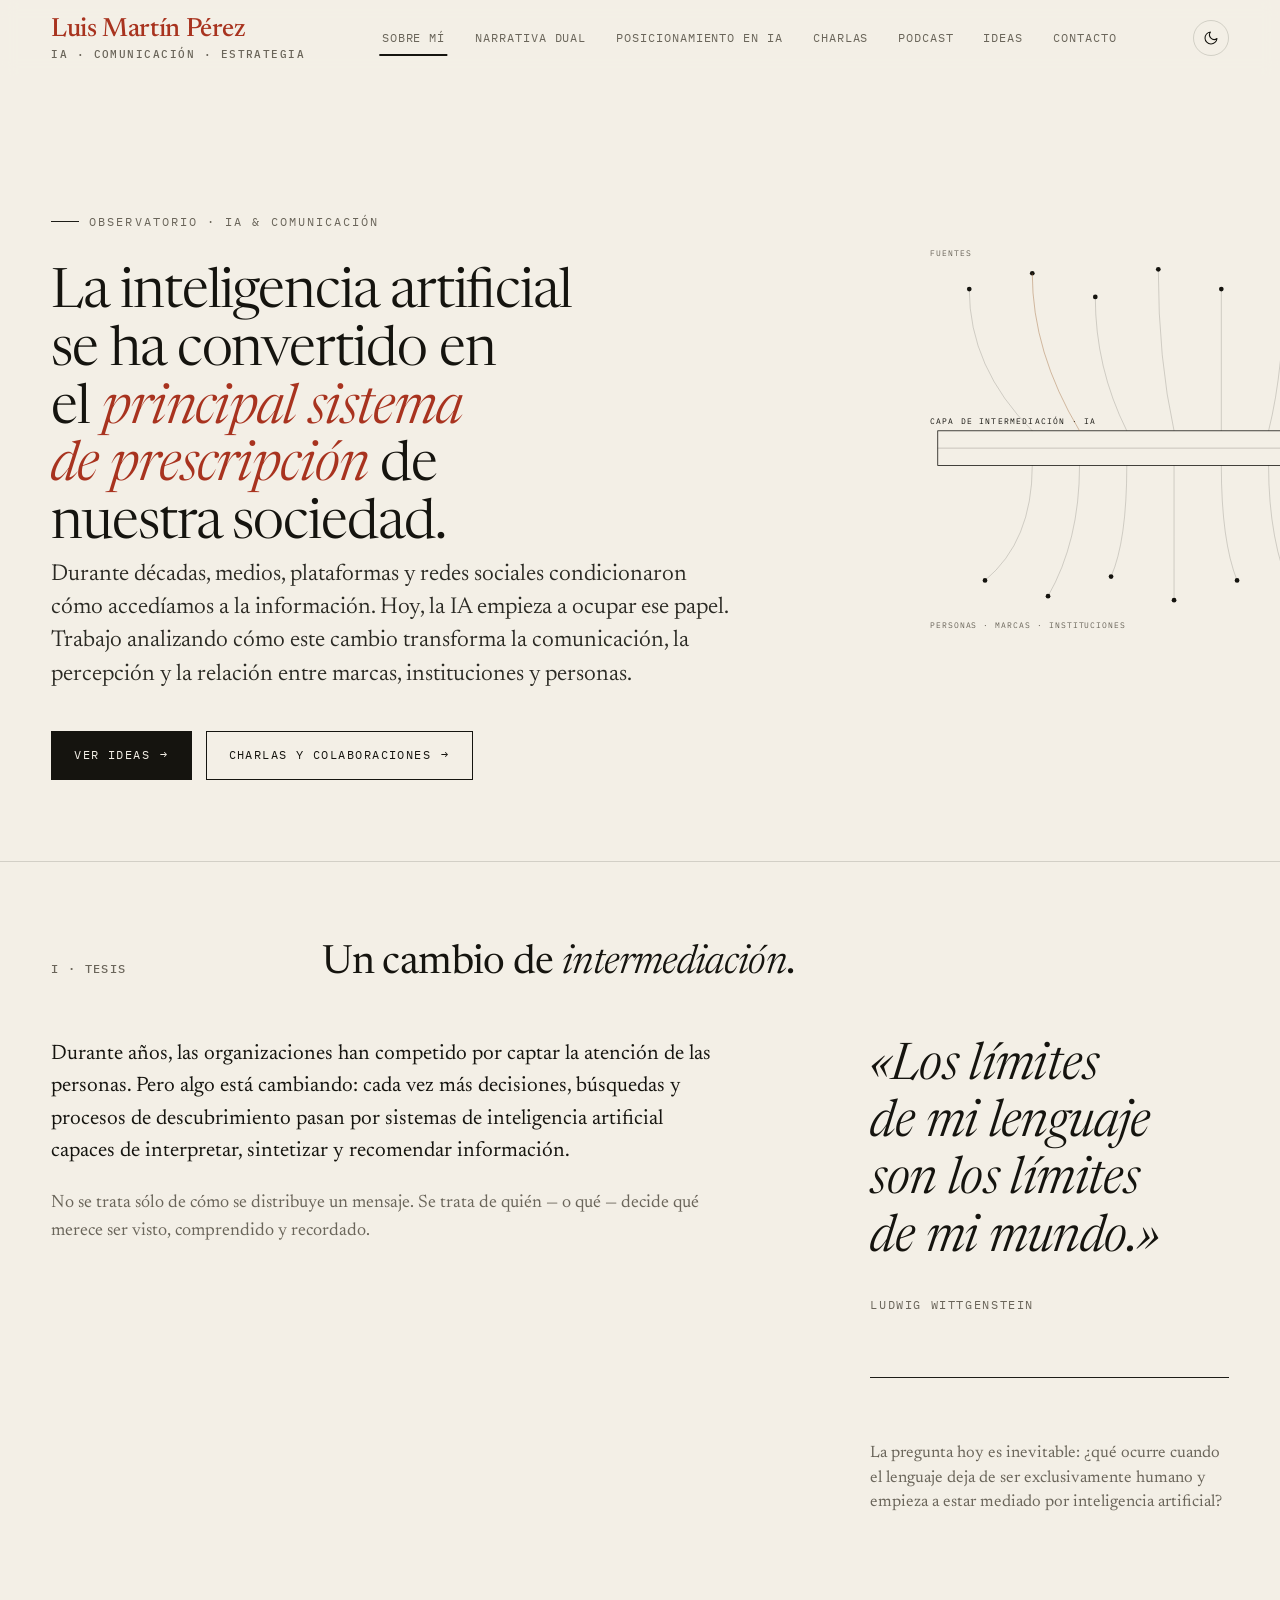
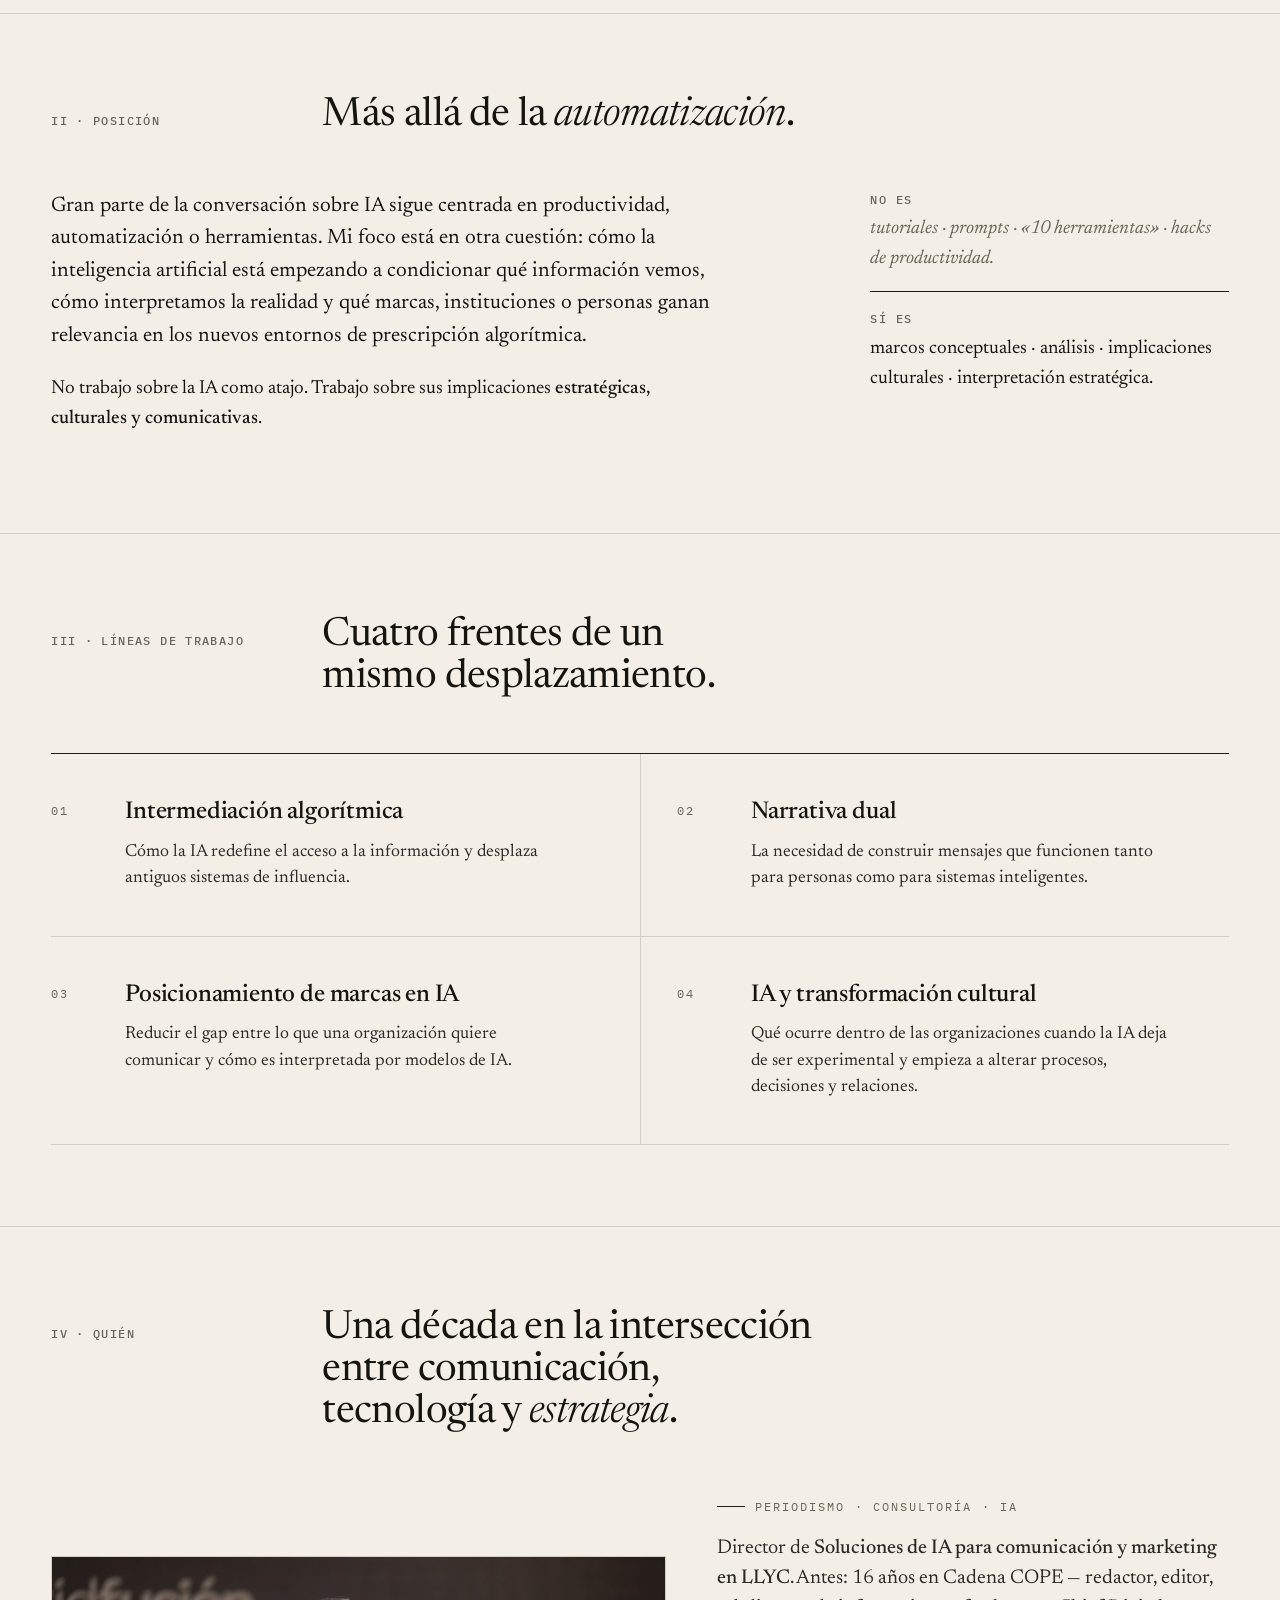
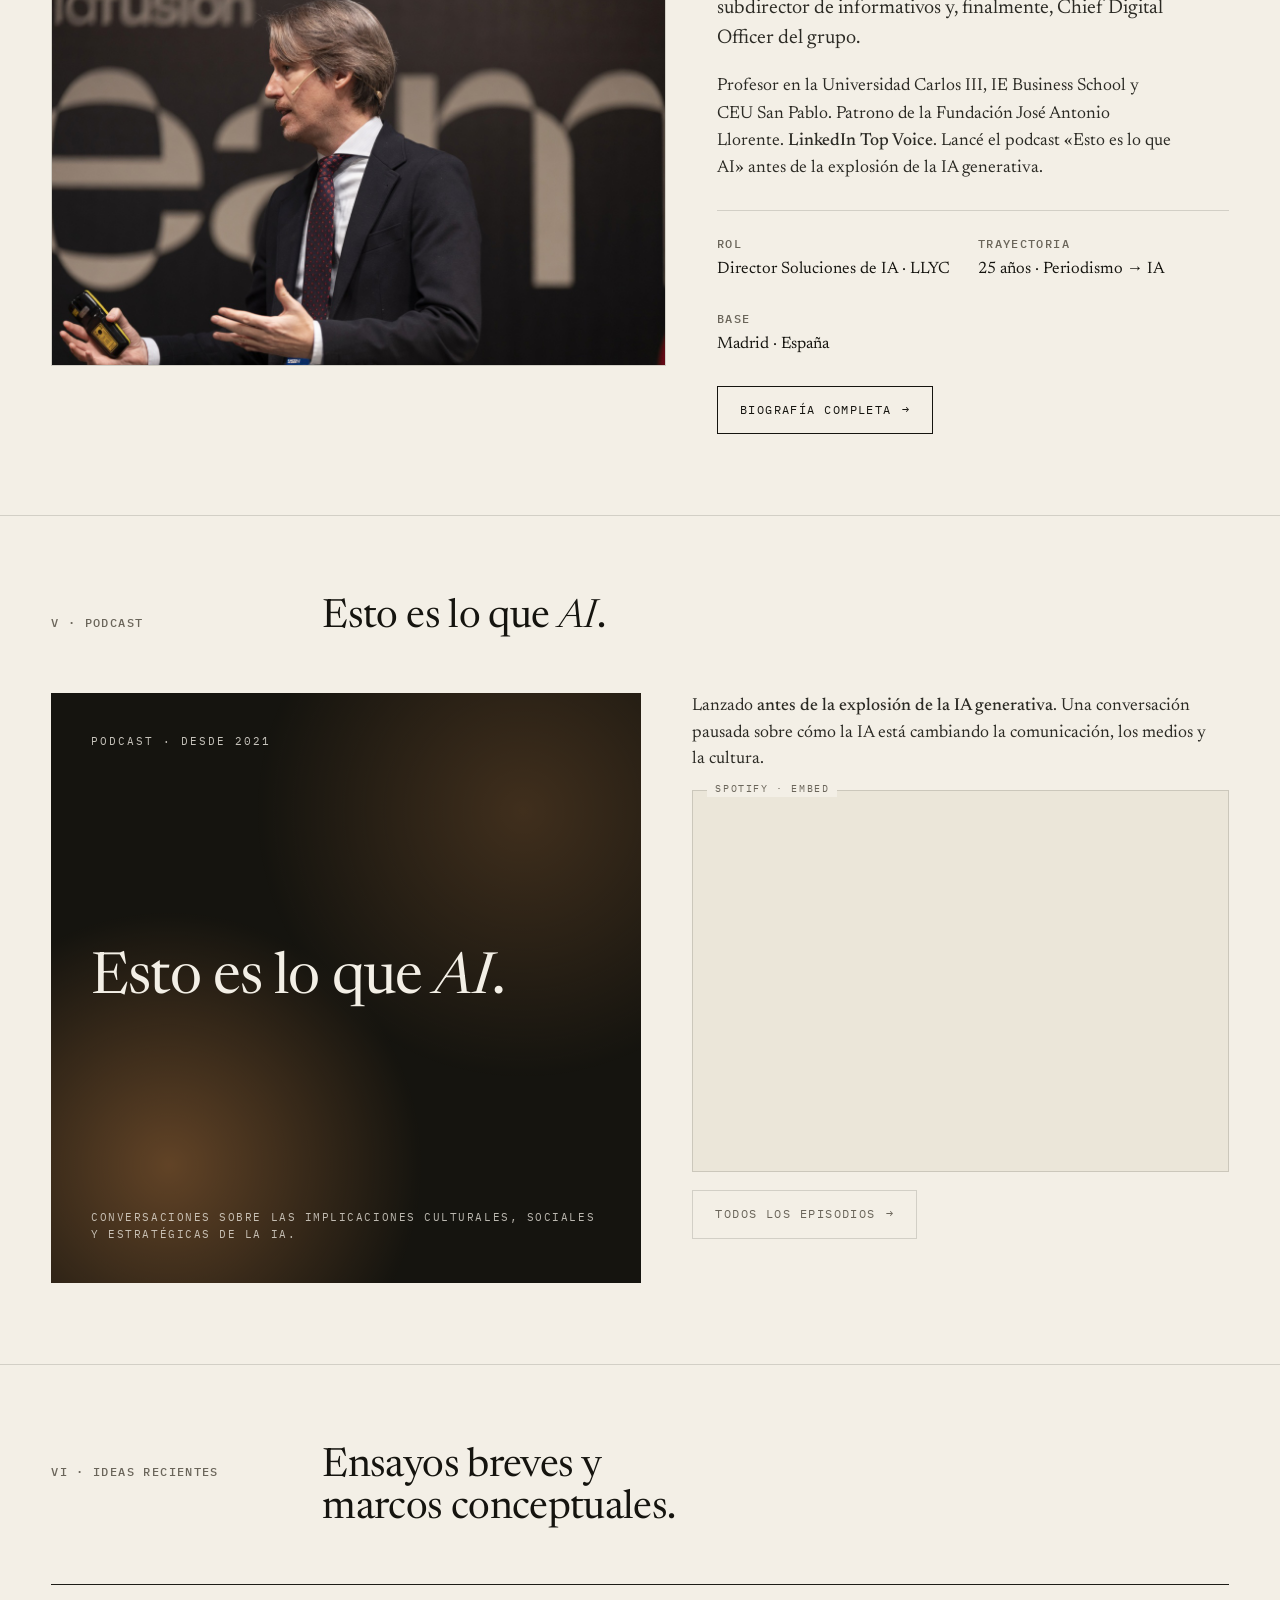
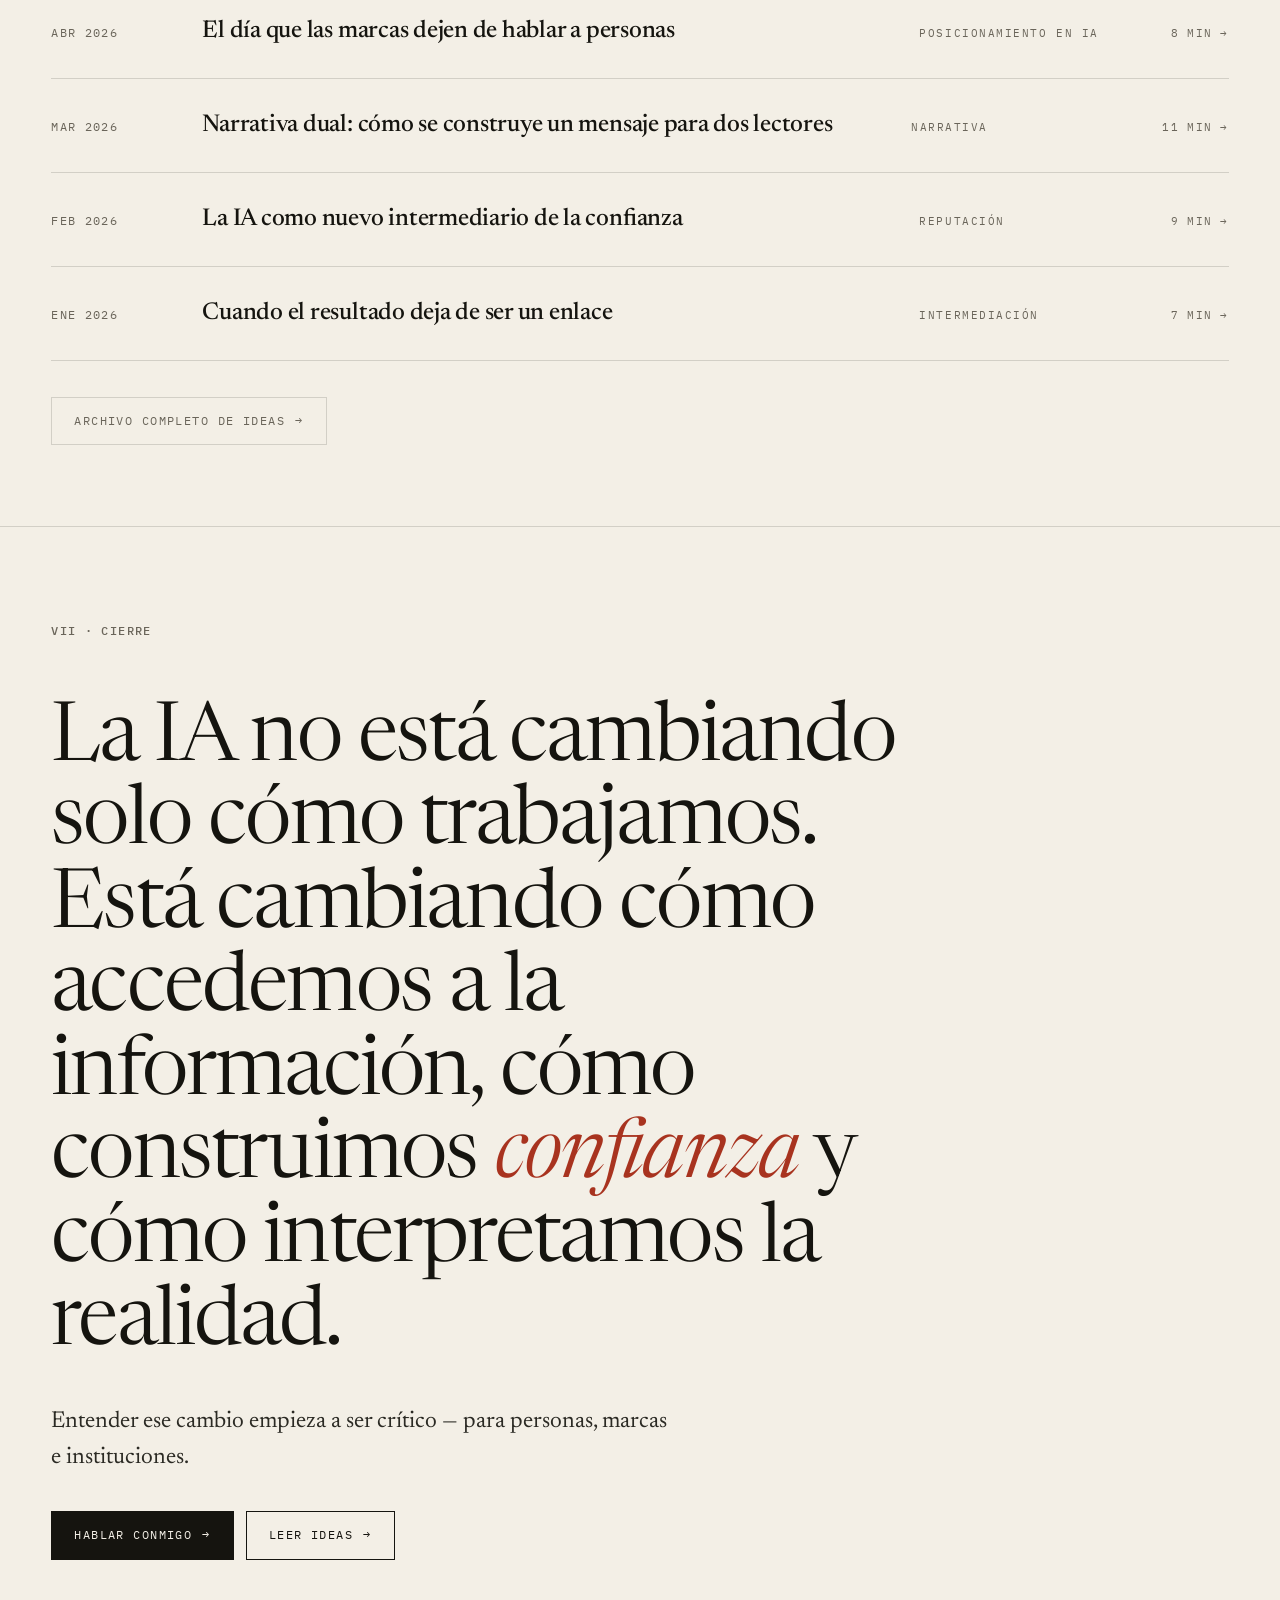
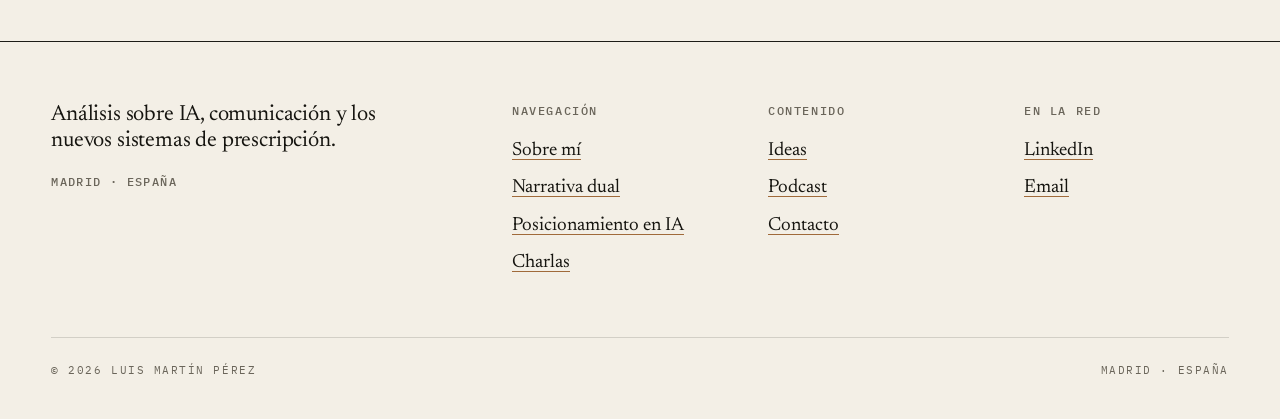
==== commit 99bffc60: "segunda version" ====
--- a/index.html
+++ b/index.html
@@ -116,7 +116,7 @@
   }
   </script>
 </head>
-<body style="font-size: 14px">
+<body>
 
   <a class="skip-link bare" href="#main" style="position:absolute;left:-9999px">Saltar al contenido</a>
 
@@ -389,8 +389,7 @@
               <iframe
                 title="Esto es lo que AI — Spotify"
                 src="https://open.spotify.com/embed/show/4XshKQt3aBHo8Cufdz6dju?utm_source=generator"
-                width="100%" height="352" frameborder="0"
-                allowfullscreen=""
+                width="100%" height="352" frameborder="0" style="border:0;outline:none;display:block"
                 allow="autoplay; clipboard-write; encrypted-media; fullscreen; picture-in-picture"
                 loading="lazy"></iframe>
             </div>
--- a/styles.css
+++ b/styles.css
@@ -238,6 +238,7 @@
   letter-spacing: -.015em;
   line-height: 1;
   background-image: none;
+  color: var(--highlight);
 }
 .brand small {
   display: block;
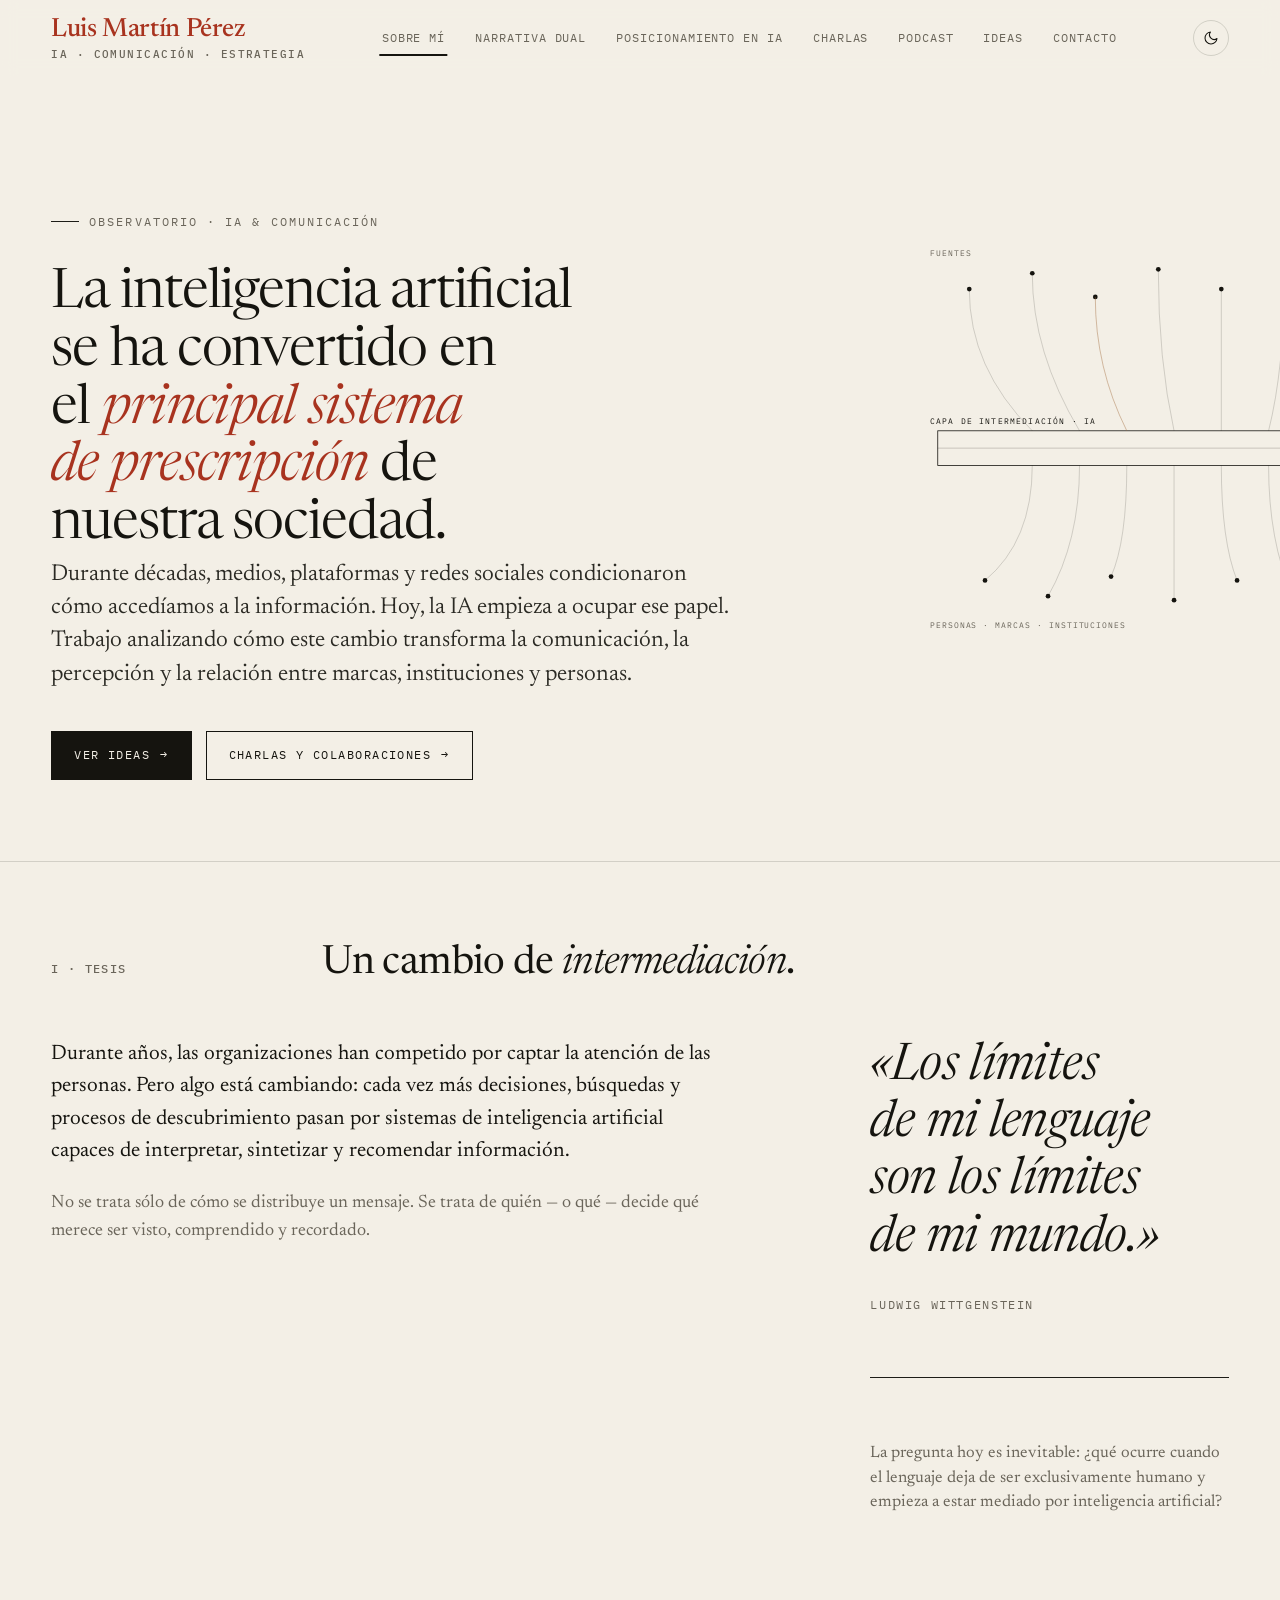
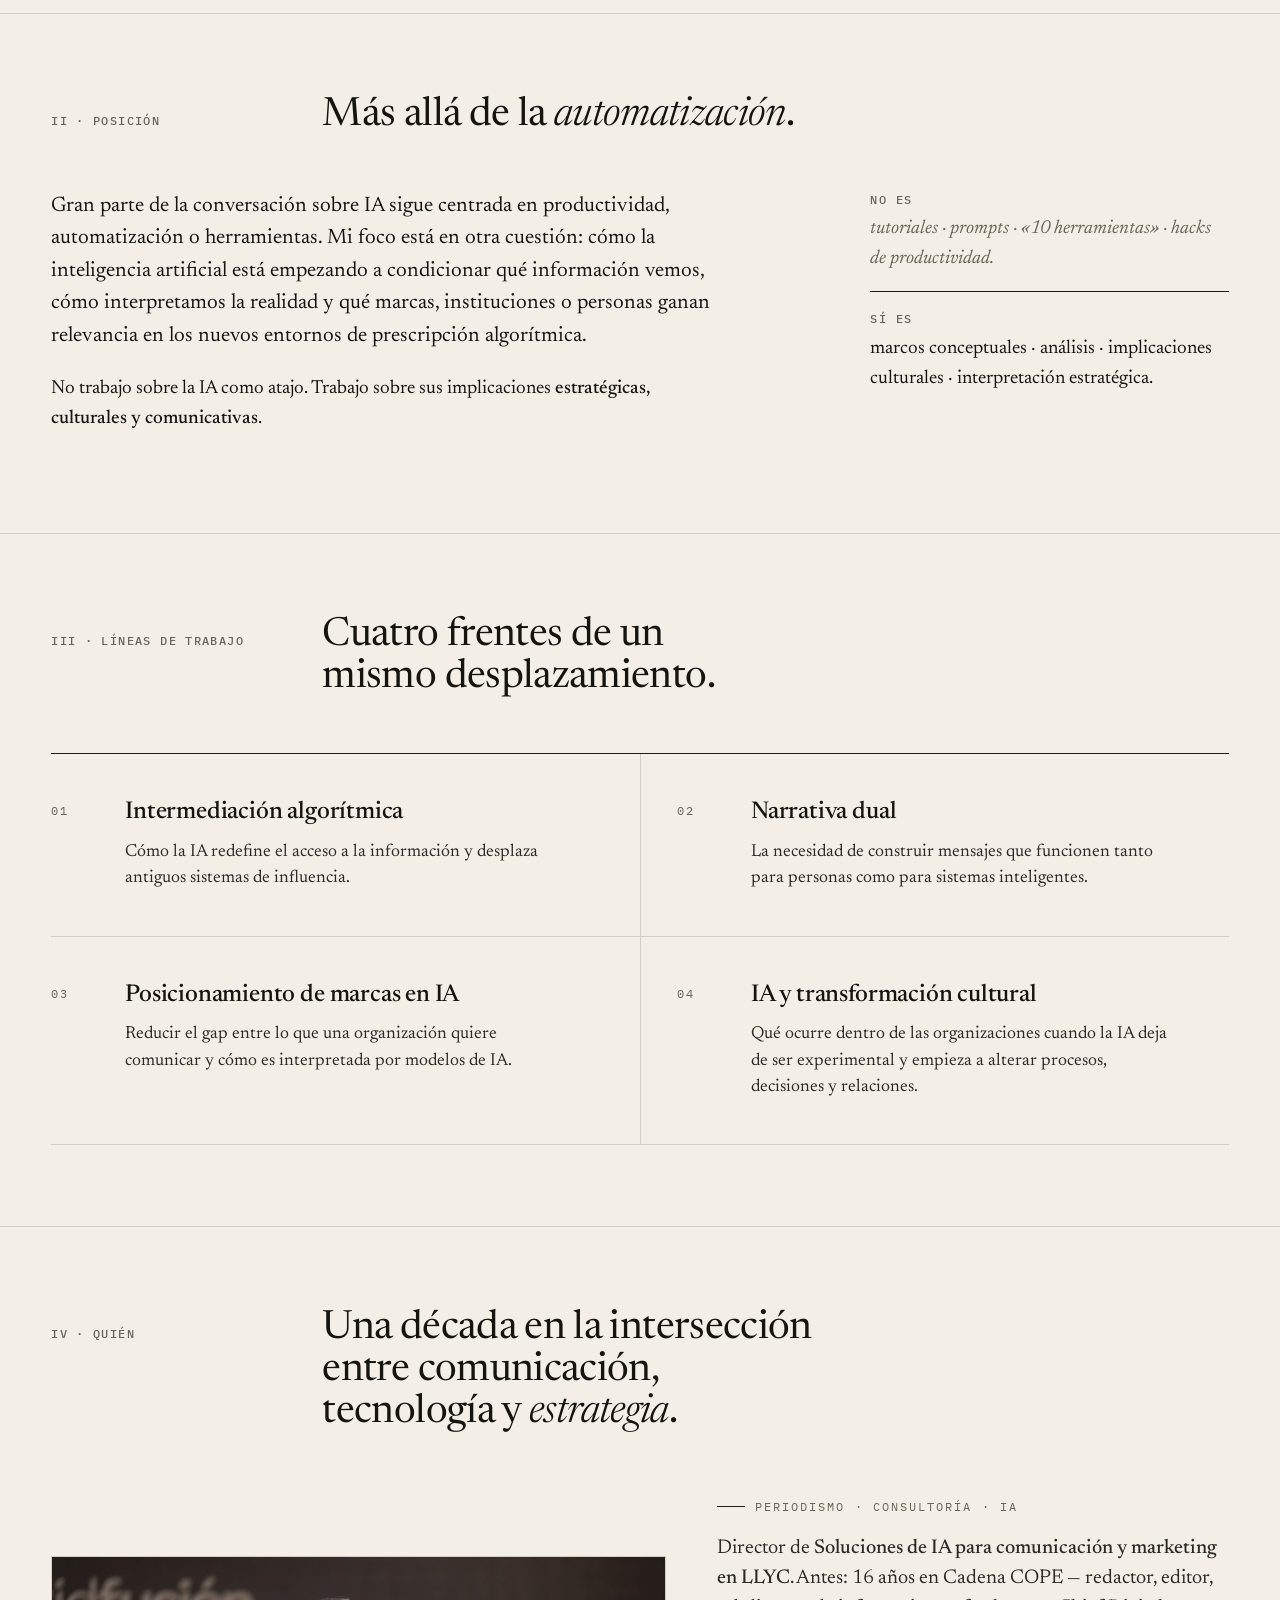
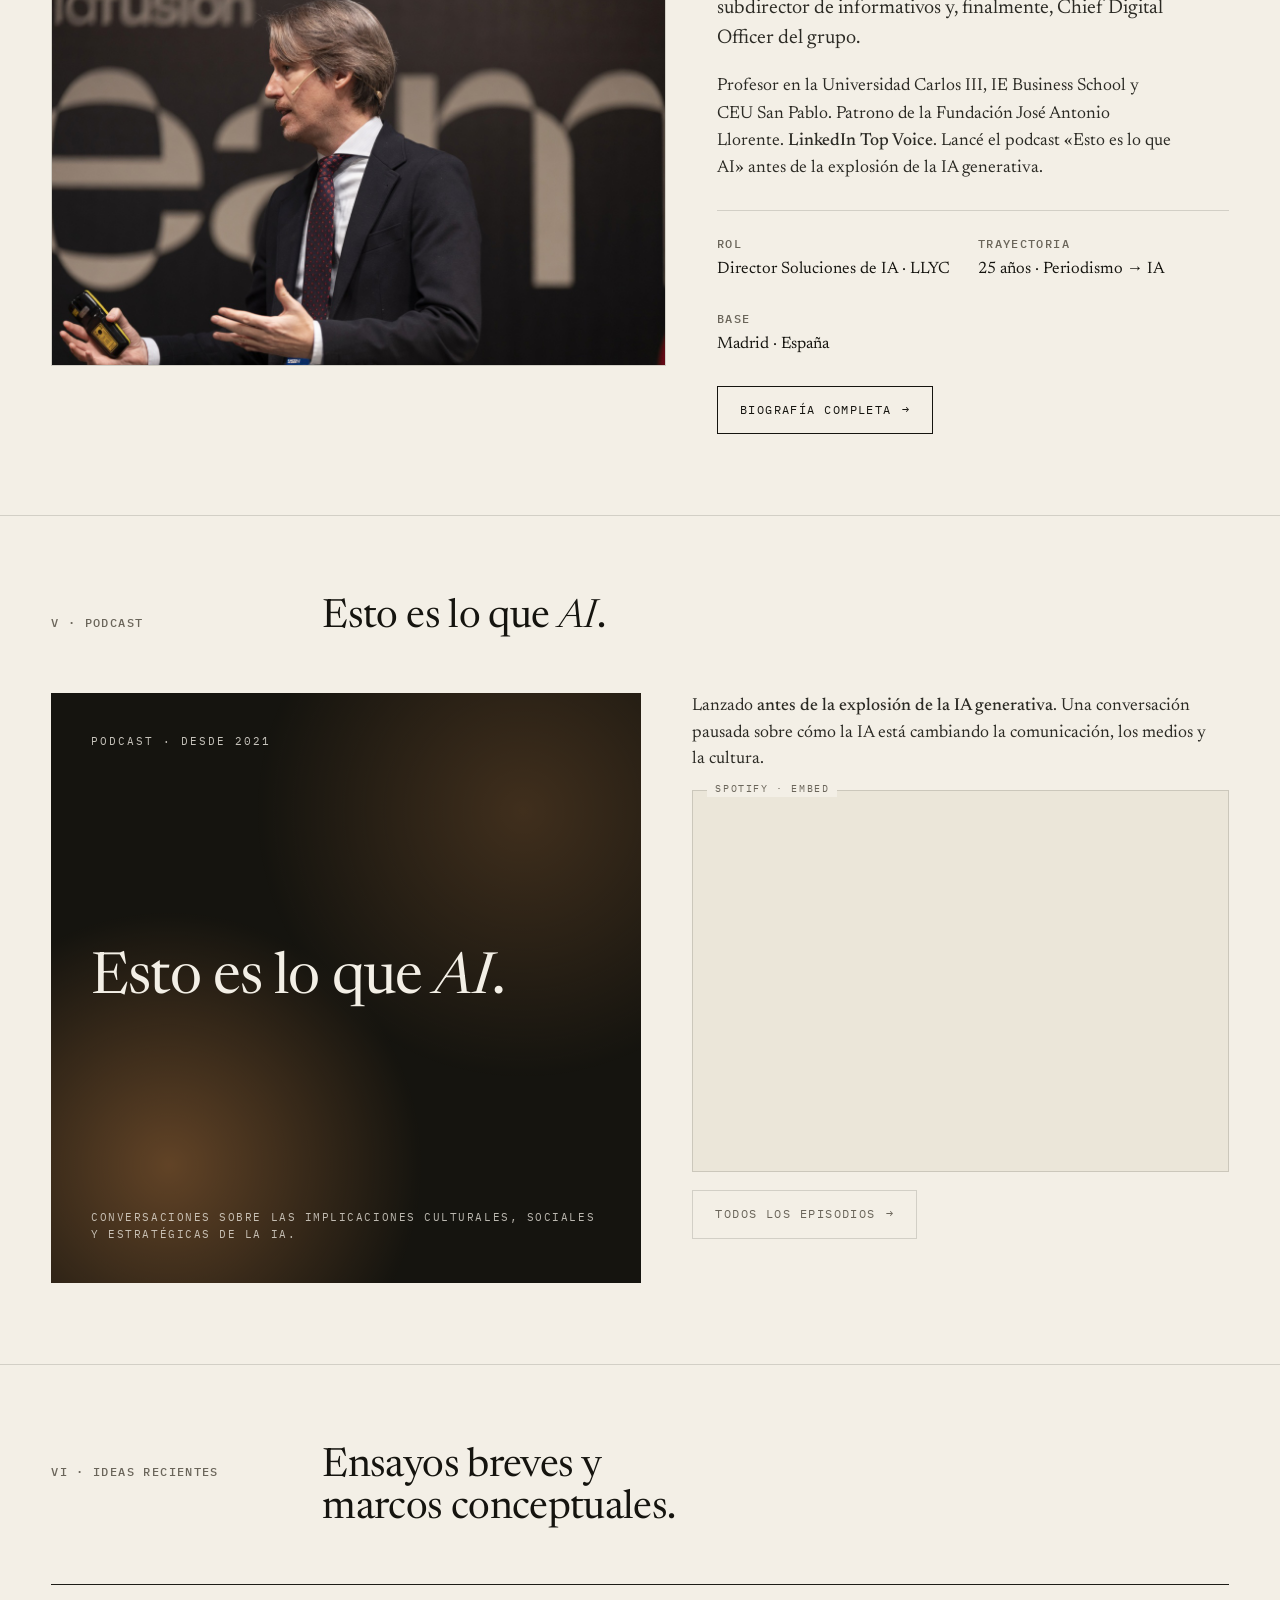
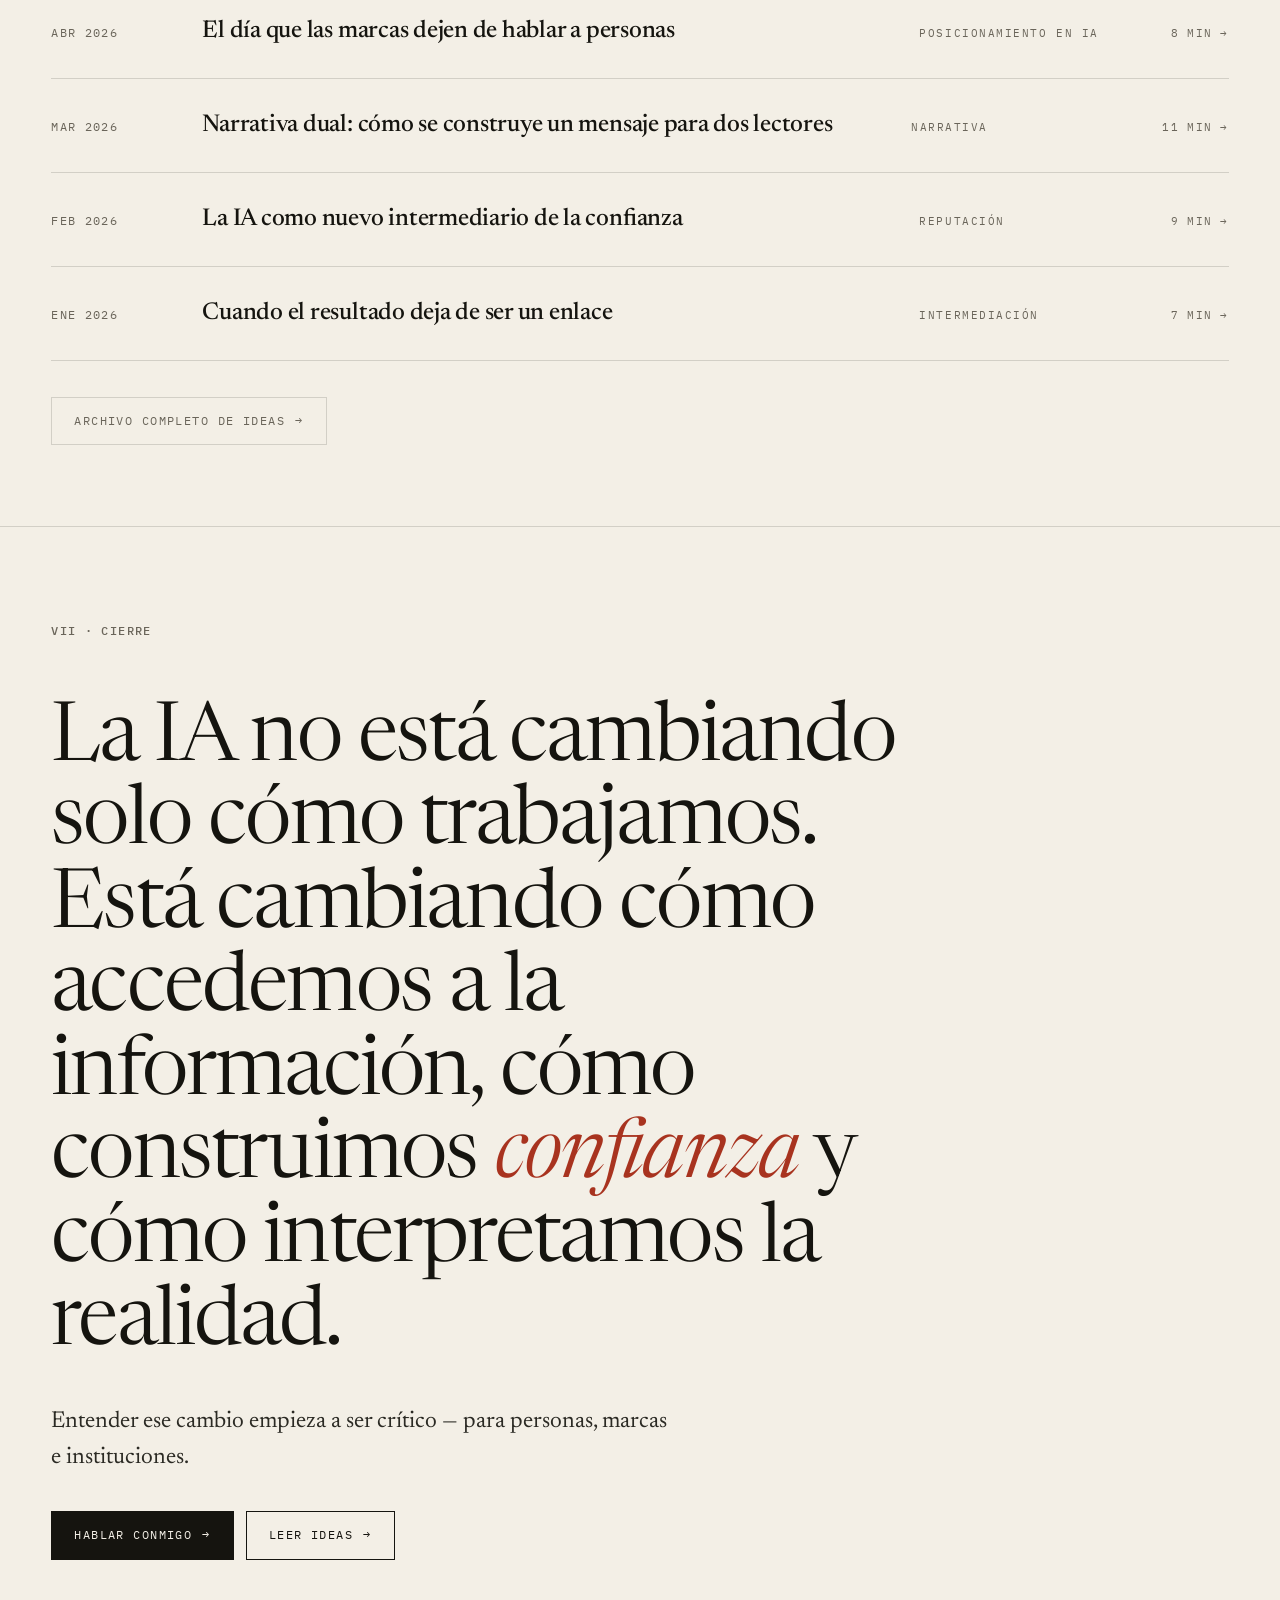
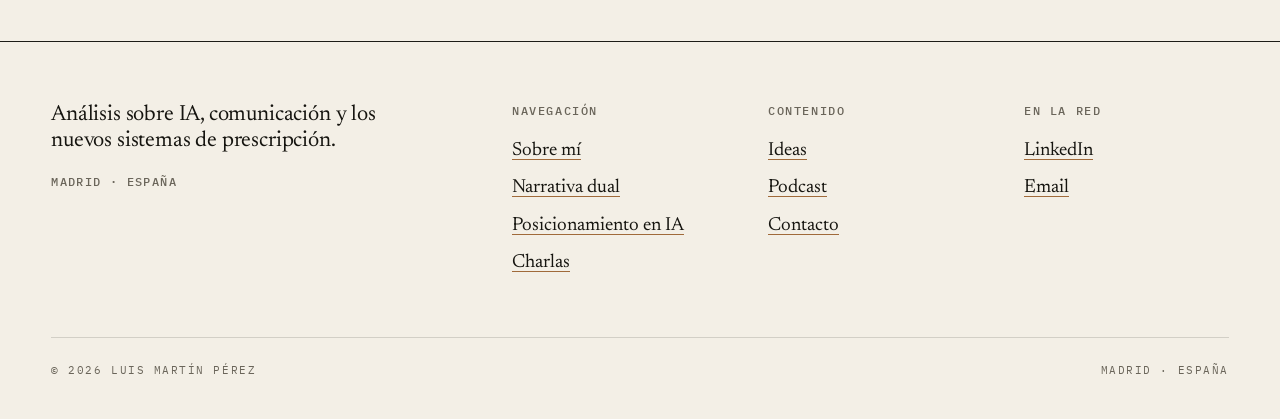
==== commit 4d7749c6: "google verification" ====
--- a/index.html
+++ b/index.html
@@ -4,6 +4,7 @@
   <meta charset="utf-8" />
   <meta name="viewport" content="width=device-width, initial-scale=1" />
   <link rel="icon" type="image/svg+xml" href="/favicon.svg" />
+  <link rel="apple-touch-icon" href="/apple-touch-icon.png" />
   <link rel="dns-prefetch" href="https://fonts.gstatic.com" />
   <meta name="twitter:card" content="summary_large_image" />
   <meta name="twitter:title" content="Luis Martín Pérez — IA, comunicación y prescripción algorítmica" />
@@ -11,6 +12,7 @@
   <title>Luis Martín Pérez — Inteligencia artificial, comunicación y nuevos sistemas de prescripción</title>
   <meta name="description" content="Luis Martín Pérez analiza cómo la inteligencia artificial está transformando la intermediación de la información, la comunicación y la forma en que personas, marcas e instituciones construyen relevancia y confianza." />
   <meta name="author" content="Luis Martín Pérez" />
+  <meta name="google-site-verification" content="tFlkGbwWpc3RW8ynDXHtWOgoOoH0-CNMhM5ayHjetZY" />
   <meta name="theme-color" content="#f3efe6" />
   <link rel="canonical" href="https://luismartinperez.com/" />
 
@@ -118,7 +120,7 @@
 </head>
 <body>
 
-  <a class="skip-link bare" href="#main" style="position:absolute;left:-9999px">Saltar al contenido</a>
+  <a class="skip-link" href="#main">Saltar al contenido</a>
 
   <header class="site-header">
     <div class="wrap bar">
--- a/styles.css
+++ b/styles.css
@@ -96,6 +96,20 @@
 /* --------------------------------------------------------------------------- */
 *, *::before, *::after { box-sizing: border-box; }
 
+.skip-link {
+  position: absolute !important;
+  width: 1px; height: 1px;
+  padding: 0; margin: -1px;
+  overflow: hidden;
+  clip: rect(0,0,0,0);
+  white-space: nowrap;
+  border: 0;
+  left: -9999px;
+  background: none;
+  color: transparent;
+  outline: none;
+}
+
 html { -webkit-font-smoothing: antialiased; -moz-osx-font-smoothing: grayscale; scroll-behavior: smooth; }
 @media (prefers-reduced-motion: reduce) { html { scroll-behavior: auto; } }
 
@@ -194,18 +208,20 @@
   position: sticky;
   top: 0;
   z-index: 40;
-  background: color-mix(in oklab, var(--paper) 88%, transparent);
+  background: rgba(243,239,230,.88);
   backdrop-filter: saturate(140%) blur(8px);
   -webkit-backdrop-filter: saturate(140%) blur(8px);
   border-bottom: 1px solid transparent;
   transition: background var(--t-med) var(--ease), border-color var(--t-med) var(--ease), box-shadow var(--t-med) var(--ease);
 }
 .site-header[data-scrolled] {
-  background: color-mix(in oklab, var(--paper) 96%, transparent);
+  background: rgba(243,239,230,.96);
   border-bottom-color: var(--rule-soft);
   box-shadow: 0 8px 28px rgba(0,0,0,.05), 0 1px 0 var(--rule-soft);
 }
+[data-theme="dark"] .site-header { background: rgba(19,18,16,.88); }
 [data-theme="dark"] .site-header[data-scrolled] {
+  background: rgba(19,18,16,.96);
   box-shadow: 0 8px 28px rgba(0,0,0,.35), 0 1px 0 var(--rule-soft);
 }
 
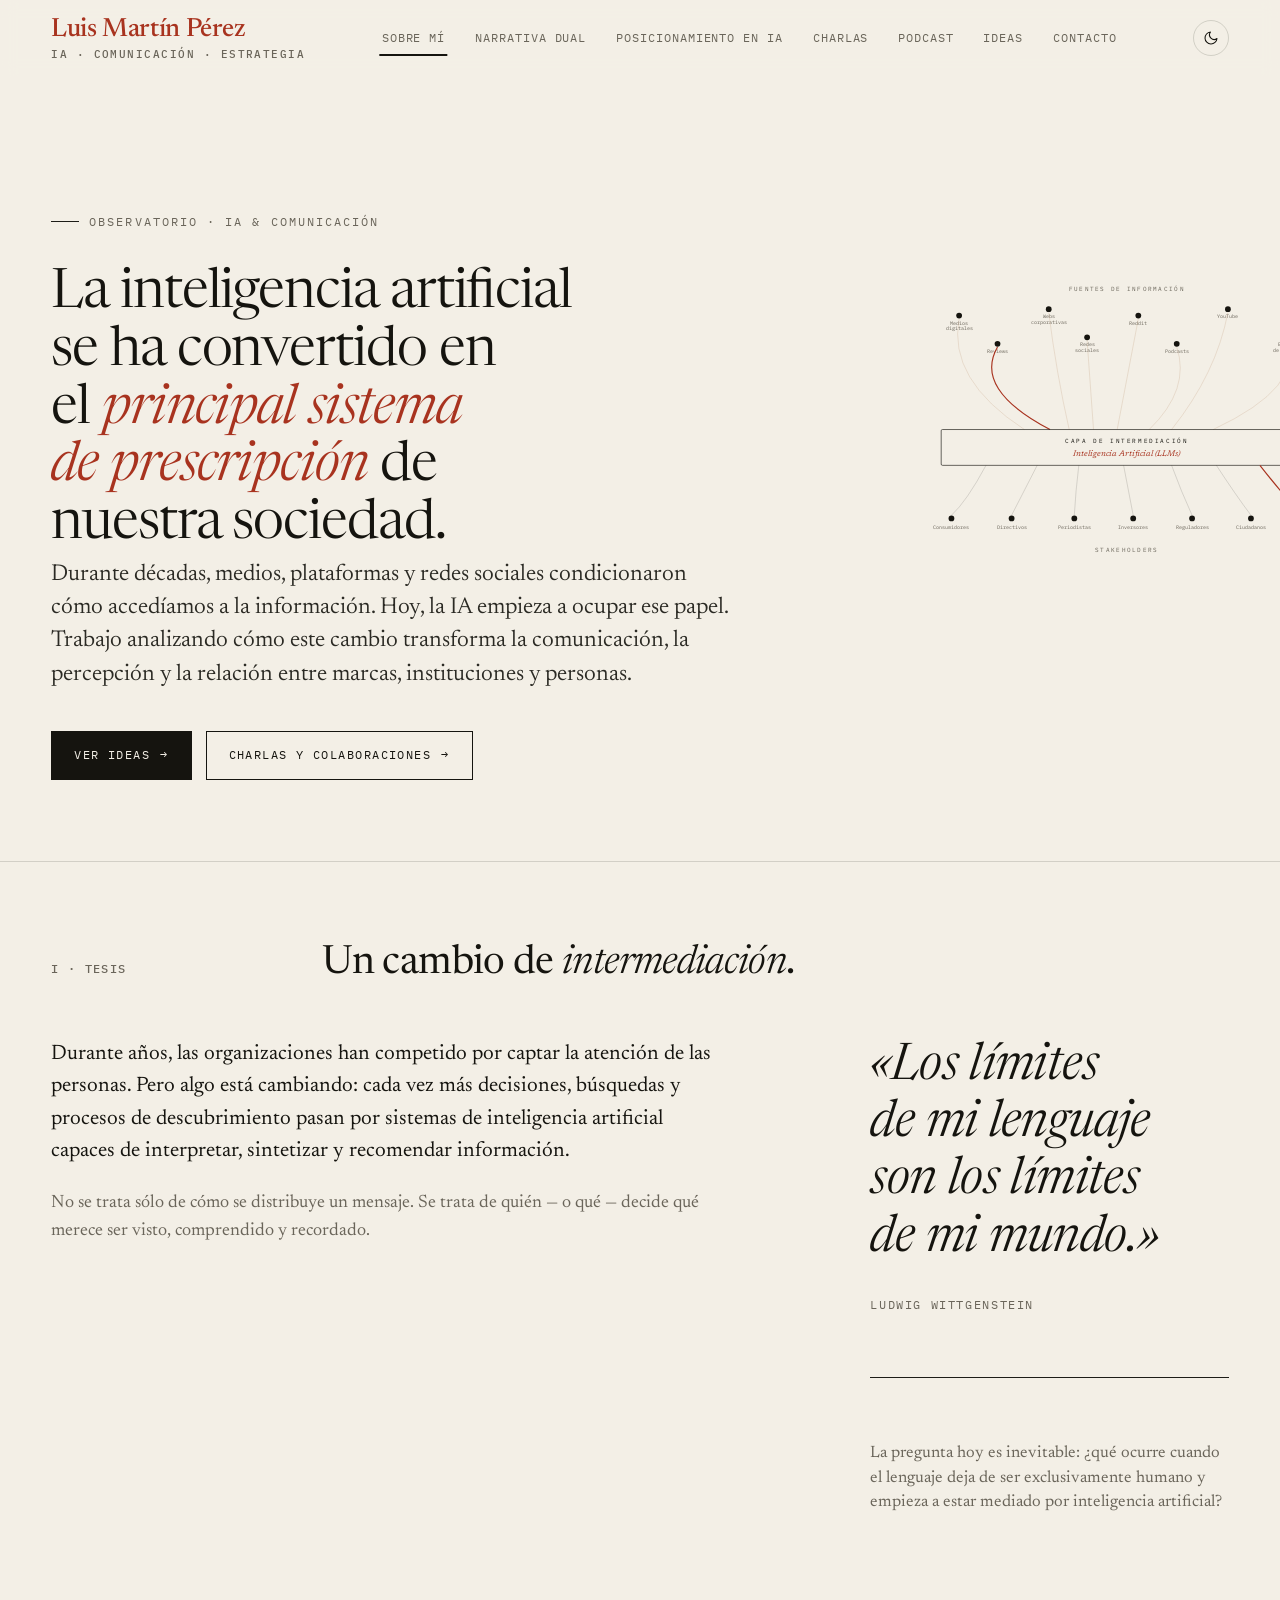
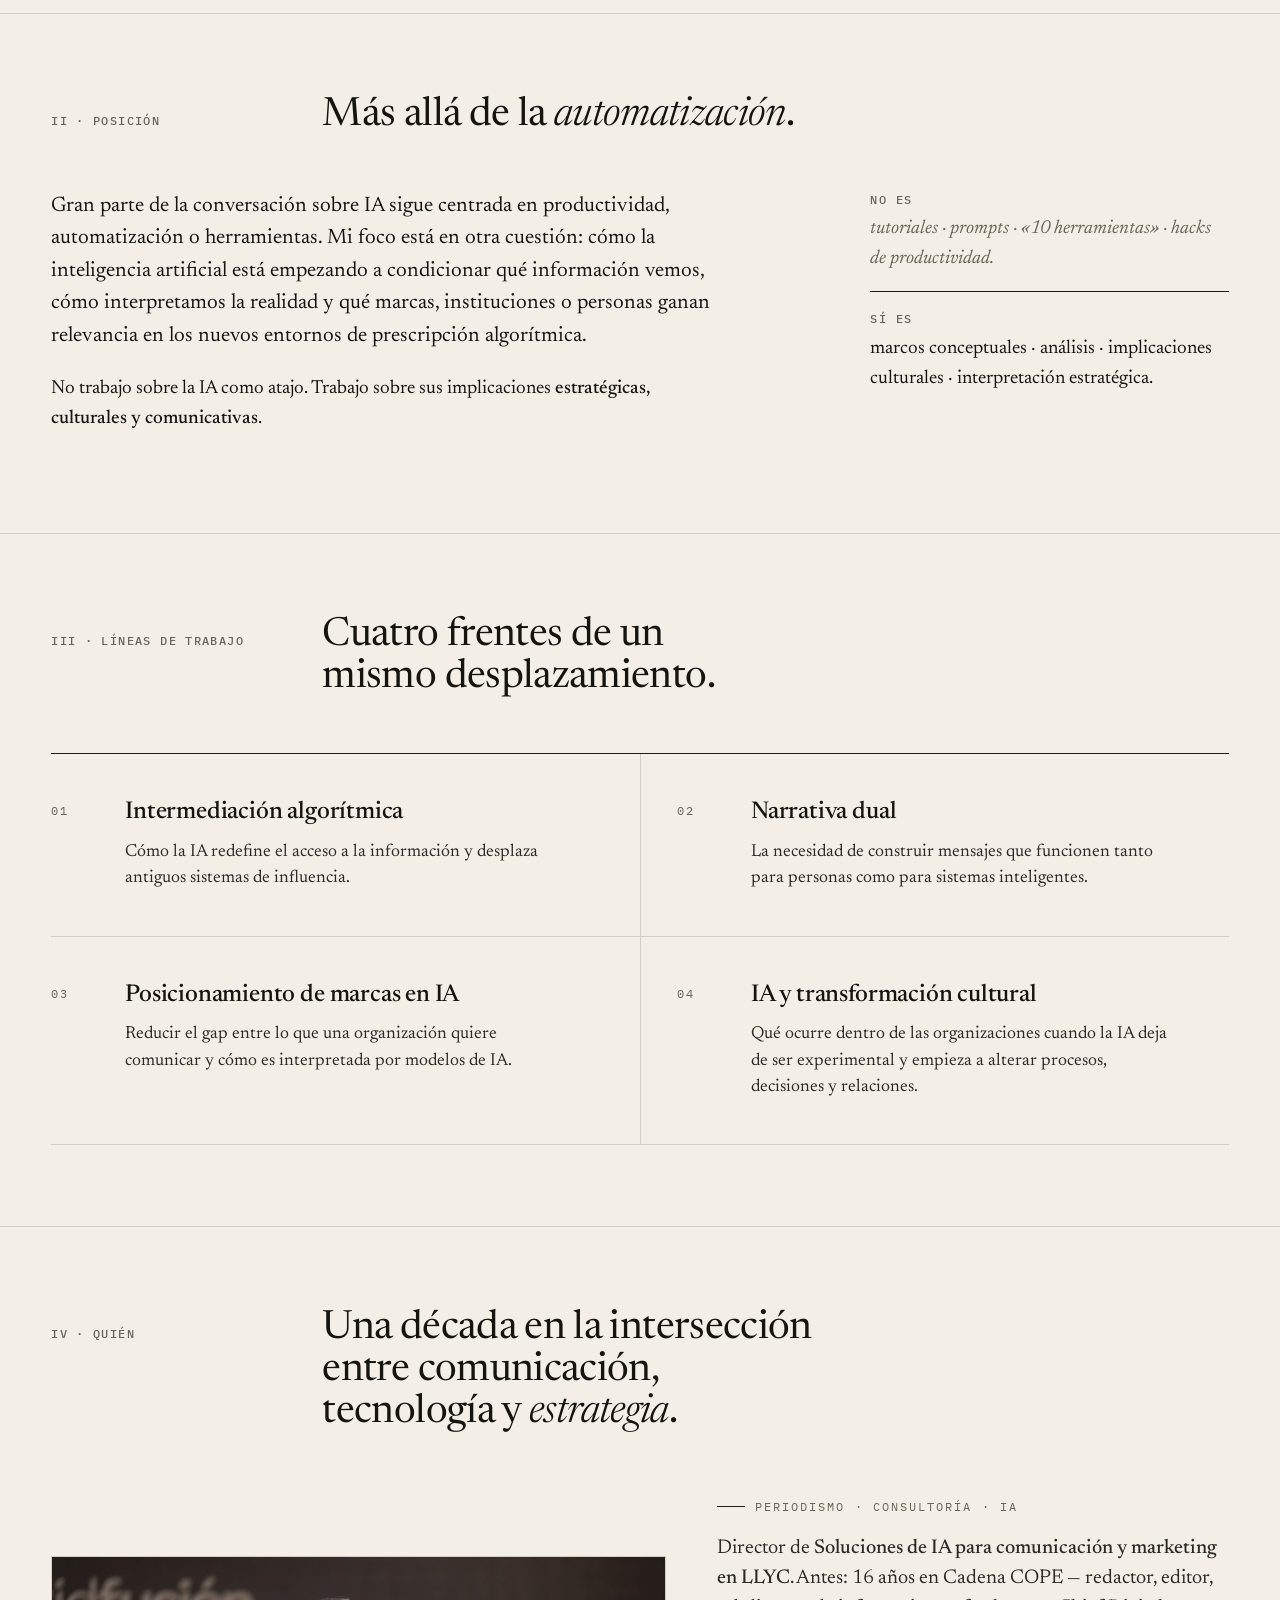
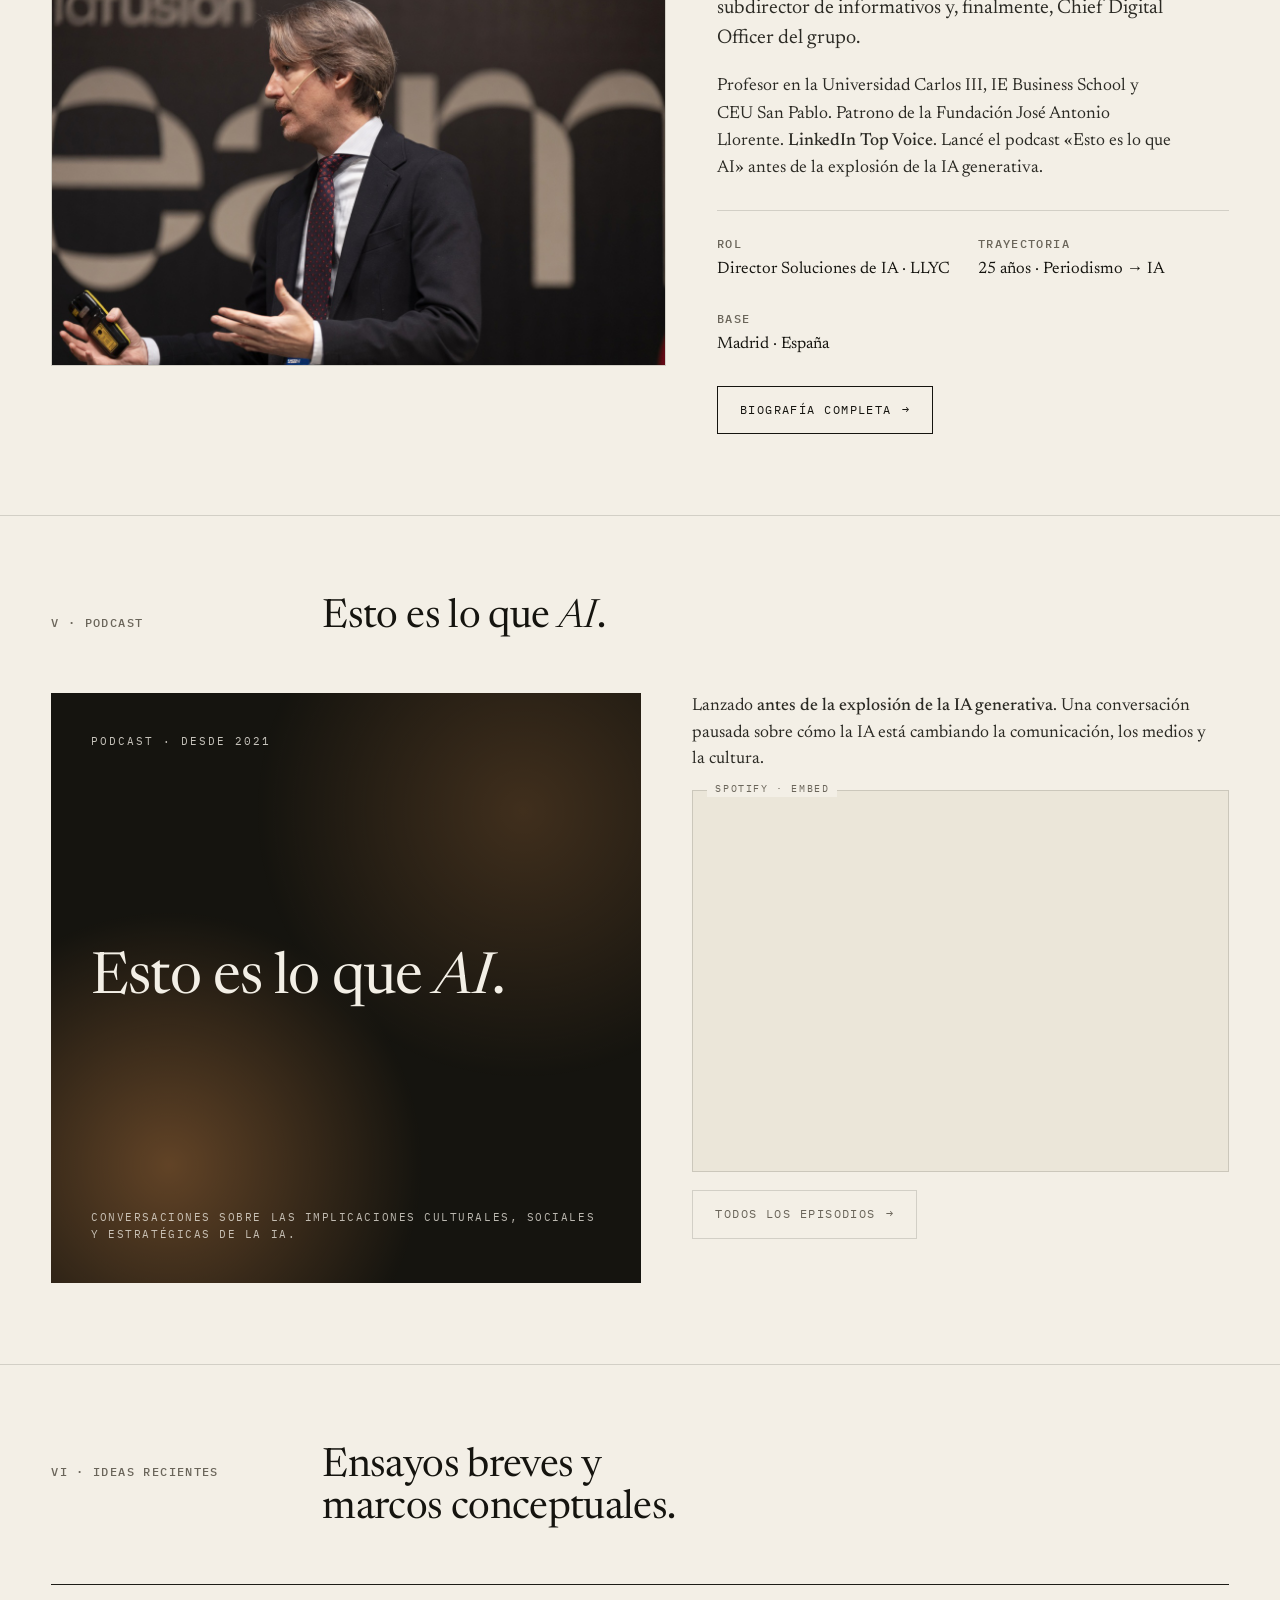
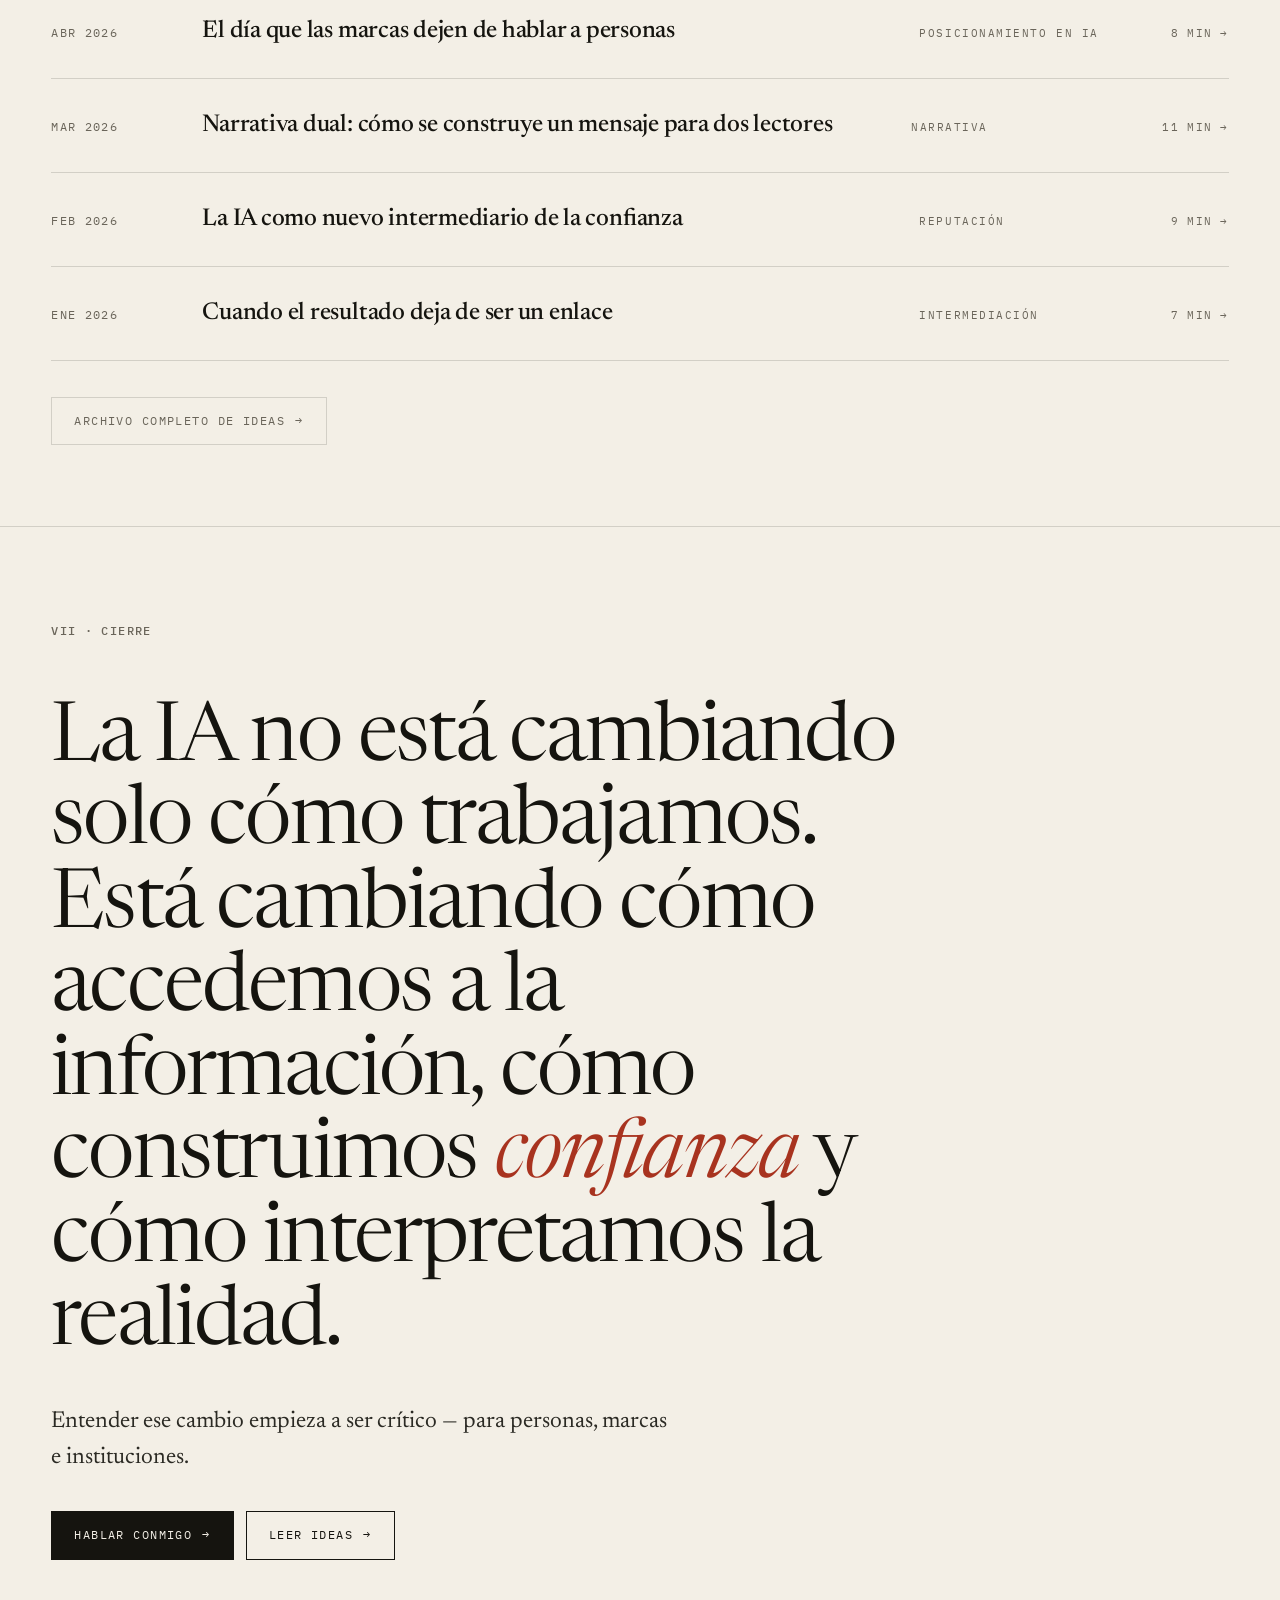
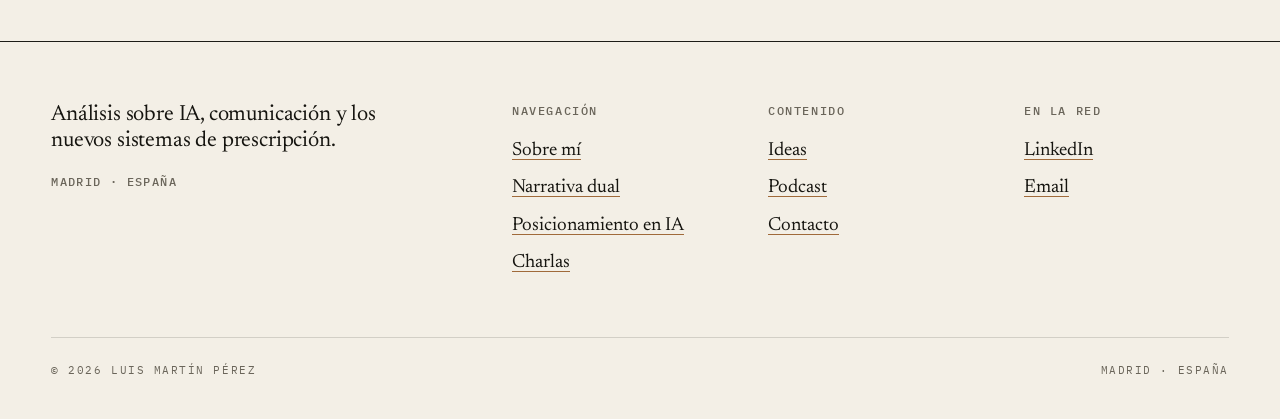
==== commit 4f0db9d8: "esquema intermediacion" ====
--- a/index.html
+++ b/index.html
@@ -19,9 +19,9 @@
   <!-- Open Graph -->
   <meta property="og:type" content="website" />
   <meta property="og:locale" content="es_ES" />
-  <meta property="og:image" content="https://luismartinperez.com/assets/luis-portada.jpg" />
-  <meta property="og:image:width" content="1248" />
-  <meta property="og:image:height" content="832" />
+  <meta property="og:image" content="https://www.luismartinperez.com/og-image.jpg" />
+  <meta property="og:image:width" content="1200" />
+  <meta property="og:image:height" content="630" />
   <meta property="og:image:alt" content="Luis Martín Pérez en una conferencia sobre inteligencia artificial y comunicación." />
   <meta name="twitter:image" content="https://luismartinperez.com/assets/luis-portada.jpg" />
   <meta property="og:title" content="Luis Martín Pérez — Inteligencia artificial, comunicación y nuevos sistemas de prescripción" />
@@ -170,49 +170,61 @@
 
         <!-- Mediation visual: SVG conceptual diagram -->
         <div class="mediation reveal" aria-hidden="true" style="--rev-delay:320ms">
-          <svg viewBox="0 0 520 520" preserveAspectRatio="xMidYMid meet">
-            <!-- Top layer: information sources -->
-            <text class="node-label" x="10" y="38">Fuentes</text>
-            <g>
-              <circle class="node-dot" cx="60"  cy="80" r="3"/>
-              <circle class="node-dot" cx="140" cy="60" r="3"/>
-              <circle class="node-dot" cx="220" cy="90" r="3"/>
-              <circle class="node-dot" cx="300" cy="55" r="3"/>
-              <circle class="node-dot" cx="380" cy="80" r="3"/>
-              <circle class="node-dot" cx="460" cy="65" r="3"/>
-            </g>
-
-            <!-- Middle layer: intermediation -->
-            <text class="layer-label" x="10" y="252">Capa de intermediación · IA</text>
-            <rect class="layer" x="20" y="260" width="480" height="44"/>
-            <line class="layer" x1="20" y1="282" x2="500" y2="282" style="opacity:.25"/>
-
-            <!-- Bottom layer: audiences -->
-            <text class="node-label" x="10" y="510">Personas · Marcas · Instituciones</text>
-            <g>
-              <circle class="node-dot" cx="80"  cy="450" r="3"/>
-              <circle class="node-dot" cx="160" cy="470" r="3"/>
-              <circle class="node-dot" cx="240" cy="445" r="3"/>
-              <circle class="node-dot" cx="320" cy="475" r="3"/>
-              <circle class="node-dot" cx="400" cy="450" r="3"/>
-              <circle class="node-dot" cx="470" cy="468" r="3"/>
-            </g>
-
-            <!-- Links from sources -> intermediation -->
-            <path class="link" d="M60,80 Q 60,180 140,260"/>
-            <path class="link" d="M140,60 Q 140,160 200,260"/>
-            <path class="link" d="M220,90 Q 220,180 260,260"/>
-            <path class="link" d="M300,55 Q 300,170 320,260"/>
-            <path class="link" d="M380,80 Q 380,180 380,260"/>
-            <path class="link" d="M460,65 Q 460,180 440,260"/>
-
-            <!-- Links from intermediation -> audiences -->
-            <path class="link" d="M140,304 Q 140,400 80,450"/>
-            <path class="link" d="M200,304 Q 200,400 160,470"/>
-            <path class="link" d="M260,304 Q 260,400 240,445"/>
-            <path class="link" d="M320,304 Q 320,400 320,475"/>
-            <path class="link" d="M380,304 Q 380,400 400,450"/>
-            <path class="link" d="M440,304 Q 440,400 470,468"/>
+          <svg id="med-svg" viewBox="0 0 640 480" preserveAspectRatio="xMidYMid meet">
+            <text x="320" y="22" text-anchor="middle" font-family="var(--mono)" font-size="9" letter-spacing="2" fill="var(--muted)">FUENTES DE INFORMACIÓN</text>
+            <circle class="node-dot" cx="58"  cy="60" r="4.5" fill="var(--accent)"/>
+            <text x="58"  y="74" text-anchor="middle" font-family="var(--mono)" font-size="8" fill="var(--muted)">Medios</text>
+            <text x="58"  y="83" text-anchor="middle" font-family="var(--mono)" font-size="8" fill="var(--muted)">digitales</text>
+            <circle class="node-dot" cx="198" cy="50" r="4.5" fill="var(--accent)"/>
+            <text x="198" y="64" text-anchor="middle" font-family="var(--mono)" font-size="8" fill="var(--muted)">Webs</text>
+            <text x="198" y="73" text-anchor="middle" font-family="var(--mono)" font-size="8" fill="var(--muted)">corporativas</text>
+            <circle class="node-dot" cx="338" cy="60" r="4.5" fill="var(--accent)"/>
+            <text x="338" y="74" text-anchor="middle" font-family="var(--mono)" font-size="8" fill="var(--muted)">Reddit</text>
+            <circle class="node-dot" cx="478" cy="50" r="4.5" fill="var(--accent)"/>
+            <text x="478" y="64" text-anchor="middle" font-family="var(--mono)" font-size="8" fill="var(--muted)">YouTube</text>
+            <circle class="node-dot" cx="118" cy="104" r="4.5" fill="var(--accent)"/>
+            <text x="118" y="118" text-anchor="middle" font-family="var(--mono)" font-size="8" fill="var(--muted)">Reviews</text>
+            <circle class="node-dot" cx="258" cy="94" r="4.5" fill="var(--accent)"/>
+            <text x="258" y="108" text-anchor="middle" font-family="var(--mono)" font-size="8" fill="var(--muted)">Redes</text>
+            <text x="258" y="117" text-anchor="middle" font-family="var(--mono)" font-size="8" fill="var(--muted)">sociales</text>
+            <circle class="node-dot" cx="398" cy="104" r="4.5" fill="var(--accent)"/>
+            <text x="398" y="118" text-anchor="middle" font-family="var(--mono)" font-size="8" fill="var(--muted)">Podcasts</text>
+            <circle class="node-dot" cx="568" cy="94" r="4.5" fill="var(--accent)"/>
+            <text x="568" y="108" text-anchor="middle" font-family="var(--mono)" font-size="8" fill="var(--muted)">Bases</text>
+            <text x="568" y="117" text-anchor="middle" font-family="var(--mono)" font-size="8" fill="var(--muted)">de datos</text>
+            <path id="ml0" d="M58,65  Q 40,160 160,238"  fill="none" stroke="var(--accent)" stroke-width=".7" opacity=".35"/>
+            <path id="ml1" d="M198,55 Q 210,150 230,238" fill="none" stroke="var(--accent)" stroke-width=".7" opacity=".35"/>
+            <line id="ml2" x1="338" y1="65" x2="305" y2="238" stroke="var(--accent)" stroke-width=".7" opacity=".35"/>
+            <path id="ml3" d="M478,55 Q 460,150 390,238" fill="none" stroke="var(--accent)" stroke-width=".7" opacity=".35"/>
+            <path id="ml4" d="M118,109 Q 80,175 200,238" fill="none" stroke="var(--accent)" stroke-width=".7" opacity=".35"/>
+            <line id="ml5" x1="258" y1="99" x2="268" y2="238" stroke="var(--accent)" stroke-width=".7" opacity=".35"/>
+            <path id="ml6" d="M398,109 Q 420,175 355,238" fill="none" stroke="var(--accent)" stroke-width=".7" opacity=".35"/>
+            <path id="ml7" d="M568,99 Q 600,170 455,238" fill="none" stroke="var(--accent)" stroke-width=".7" opacity=".35"/>
+            <rect x="30" y="238" width="580" height="56" fill="none" stroke="var(--ink)" stroke-width="1" rx="2"/>
+            <text x="320" y="259" text-anchor="middle" font-family="var(--mono)" font-size="9" letter-spacing="2.5" fill="var(--ink)">CAPA DE INTERMEDIACIÓN</text>
+            <text x="320" y="280" text-anchor="middle" font-family="var(--serif)" font-size="13" font-style="italic" fill="var(--highlight)">Inteligencia Artificial (LLMs)</text>
+            <path id="ml8"  d="M100,294 Q 70,350 46,372"   fill="none" stroke="var(--ink)" stroke-width=".7" opacity=".3"/>
+            <line id="ml9"  x1="180" y1="294" x2="140" y2="372" stroke="var(--ink)" stroke-width=".7" opacity=".3"/>
+            <path id="ml10" d="M245,294 Q 240,335 238,372"  fill="none" stroke="var(--ink)" stroke-width=".7" opacity=".3"/>
+            <line id="ml11" x1="315" y1="294" x2="330" y2="372" stroke="var(--ink)" stroke-width=".7" opacity=".3"/>
+            <path id="ml12" d="M390,294 Q 405,335 422,372"  fill="none" stroke="var(--ink)" stroke-width=".7" opacity=".3"/>
+            <path id="ml13" d="M460,294 Q 490,340 514,372"  fill="none" stroke="var(--ink)" stroke-width=".7" opacity=".3"/>
+            <path id="ml14" d="M528,294 Q 560,335 594,372"  fill="none" stroke="var(--ink)" stroke-width=".7" opacity=".3"/>
+            <circle class="node-dot" cx="46"  cy="377" r="4.5" fill="var(--ink)"/>
+            <text x="46"  y="394" text-anchor="middle" font-family="var(--mono)" font-size="8" fill="var(--muted)">Consumidores</text>
+            <circle class="node-dot" cx="140" cy="377" r="4.5" fill="var(--ink)"/>
+            <text x="140" y="394" text-anchor="middle" font-family="var(--mono)" font-size="8" fill="var(--muted)">Directivos</text>
+            <circle class="node-dot" cx="238" cy="377" r="4.5" fill="var(--ink)"/>
+            <text x="238" y="394" text-anchor="middle" font-family="var(--mono)" font-size="8" fill="var(--muted)">Periodistas</text>
+            <circle class="node-dot" cx="330" cy="377" r="4.5" fill="var(--ink)"/>
+            <text x="330" y="394" text-anchor="middle" font-family="var(--mono)" font-size="8" fill="var(--muted)">Inversores</text>
+            <circle class="node-dot" cx="422" cy="377" r="4.5" fill="var(--ink)"/>
+            <text x="422" y="394" text-anchor="middle" font-family="var(--mono)" font-size="8" fill="var(--muted)">Reguladores</text>
+            <circle class="node-dot" cx="514" cy="377" r="4.5" fill="var(--ink)"/>
+            <text x="514" y="394" text-anchor="middle" font-family="var(--mono)" font-size="8" fill="var(--muted)">Ciudadanos</text>
+            <circle class="node-dot" cx="594" cy="377" r="4.5" fill="var(--ink)"/>
+            <text x="594" y="394" text-anchor="middle" font-family="var(--mono)" font-size="8" fill="var(--muted)">Empleados</text>
+            <text x="320" y="430" text-anchor="middle" font-family="var(--mono)" font-size="9" letter-spacing="2" fill="var(--muted)">STAKEHOLDERS</text>
           </svg>
         </div>
       </div>
@@ -504,5 +516,25 @@
     </div>
   </footer>
 
+  <script>
+    (function() {
+      const topLines = ['ml0','ml1','ml2','ml3','ml4','ml5','ml6','ml7'];
+      const botLines = ['ml8','ml9','ml10','ml11','ml12','ml13','ml14'];
+      const getStyle = (v) => getComputedStyle(document.documentElement).getPropertyValue(v).trim();
+      function pulse() {
+        const rojo = getStyle('--highlight');
+        const ocre = getStyle('--accent');
+        const ink  = getStyle('--ink');
+        topLines.forEach(id => { const el = document.getElementById(id); if(el){ el.setAttribute('opacity','.35'); el.setAttribute('stroke-width','.7'); el.setAttribute('stroke', ocre); }});
+        botLines.forEach(id => { const el = document.getElementById(id); if(el){ el.setAttribute('opacity','.3');  el.setAttribute('stroke-width','.7'); el.setAttribute('stroke', ink);  }});
+        const tl = document.getElementById(topLines[Math.floor(Math.random()*topLines.length)]);
+        const bl = document.getElementById(botLines[Math.floor(Math.random()*botLines.length)]);
+        if(tl){ tl.setAttribute('opacity','1'); tl.setAttribute('stroke-width','1.8'); tl.setAttribute('stroke', rojo); }
+        if(bl){ bl.setAttribute('opacity','1'); bl.setAttribute('stroke-width','1.8'); bl.setAttribute('stroke', rojo); }
+      }
+      setInterval(pulse, 1400);
+    })();
+  </script>
+
 </body>
 </html>
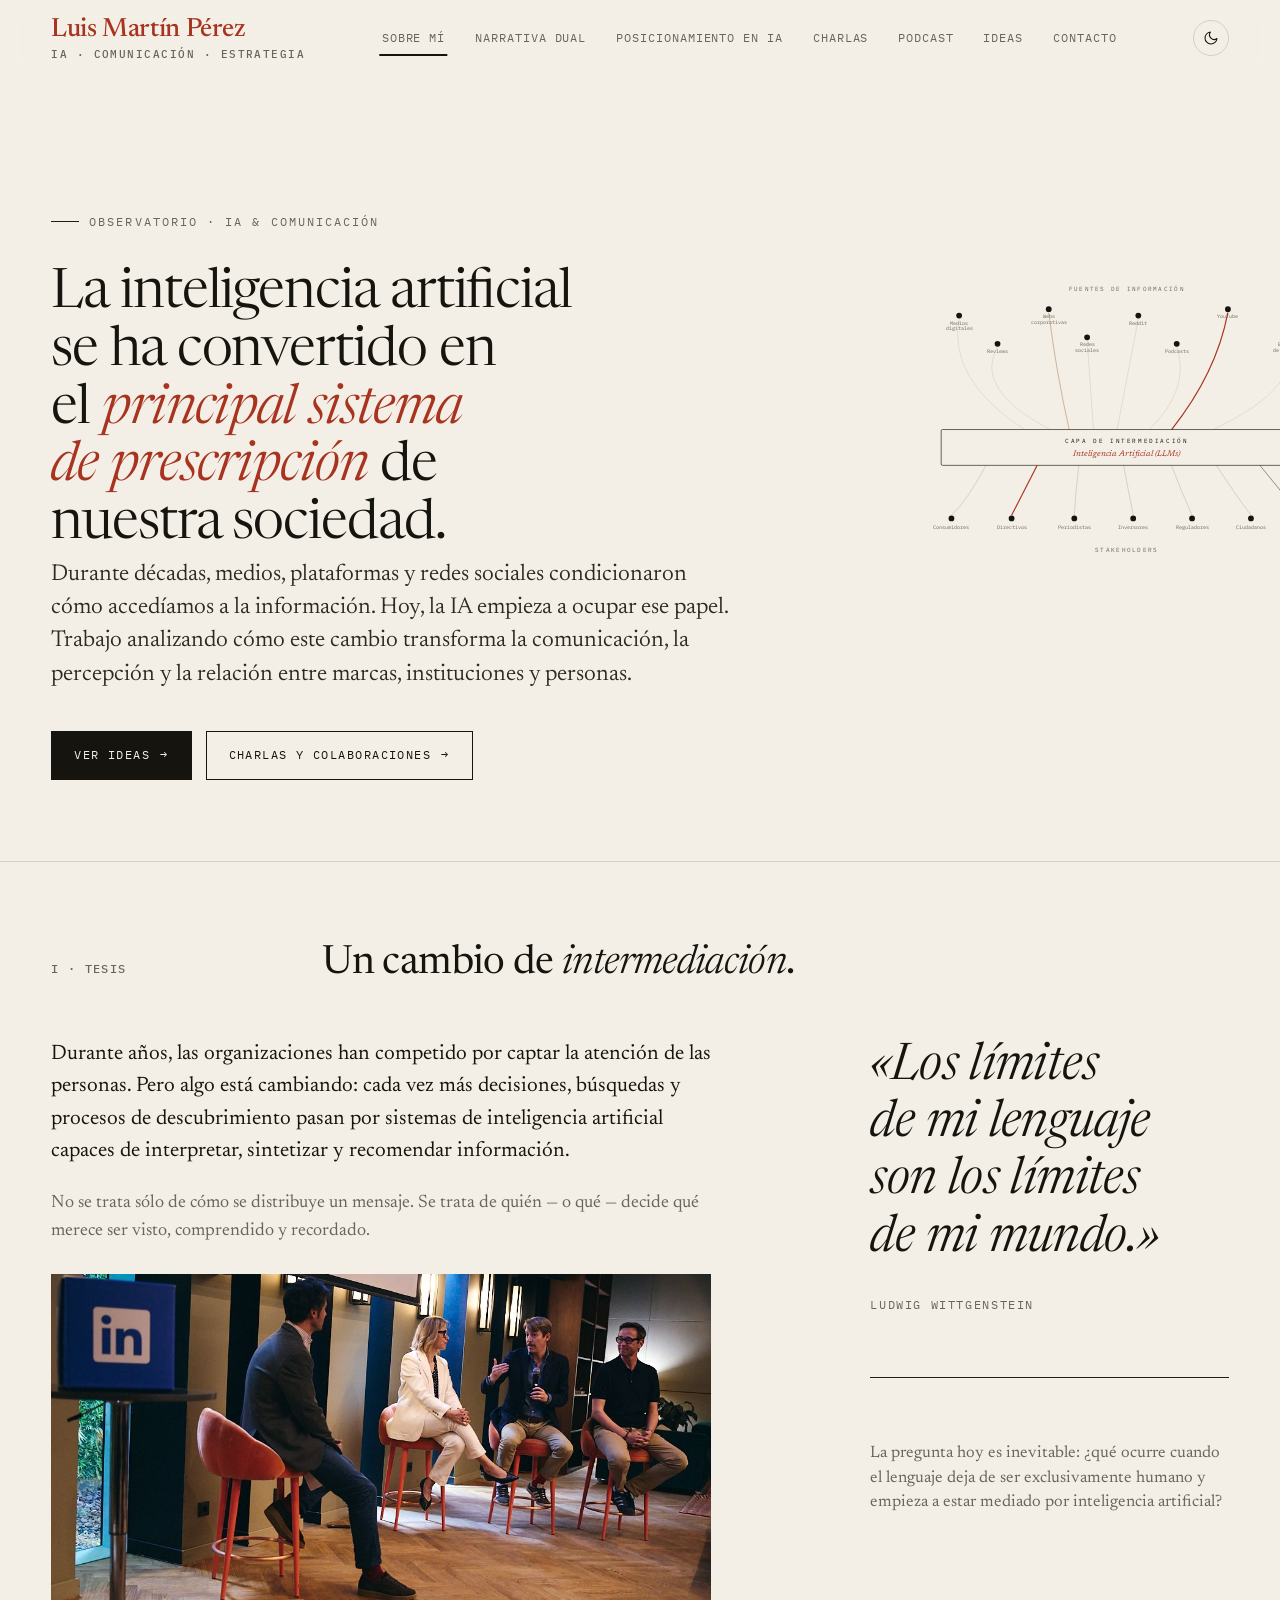
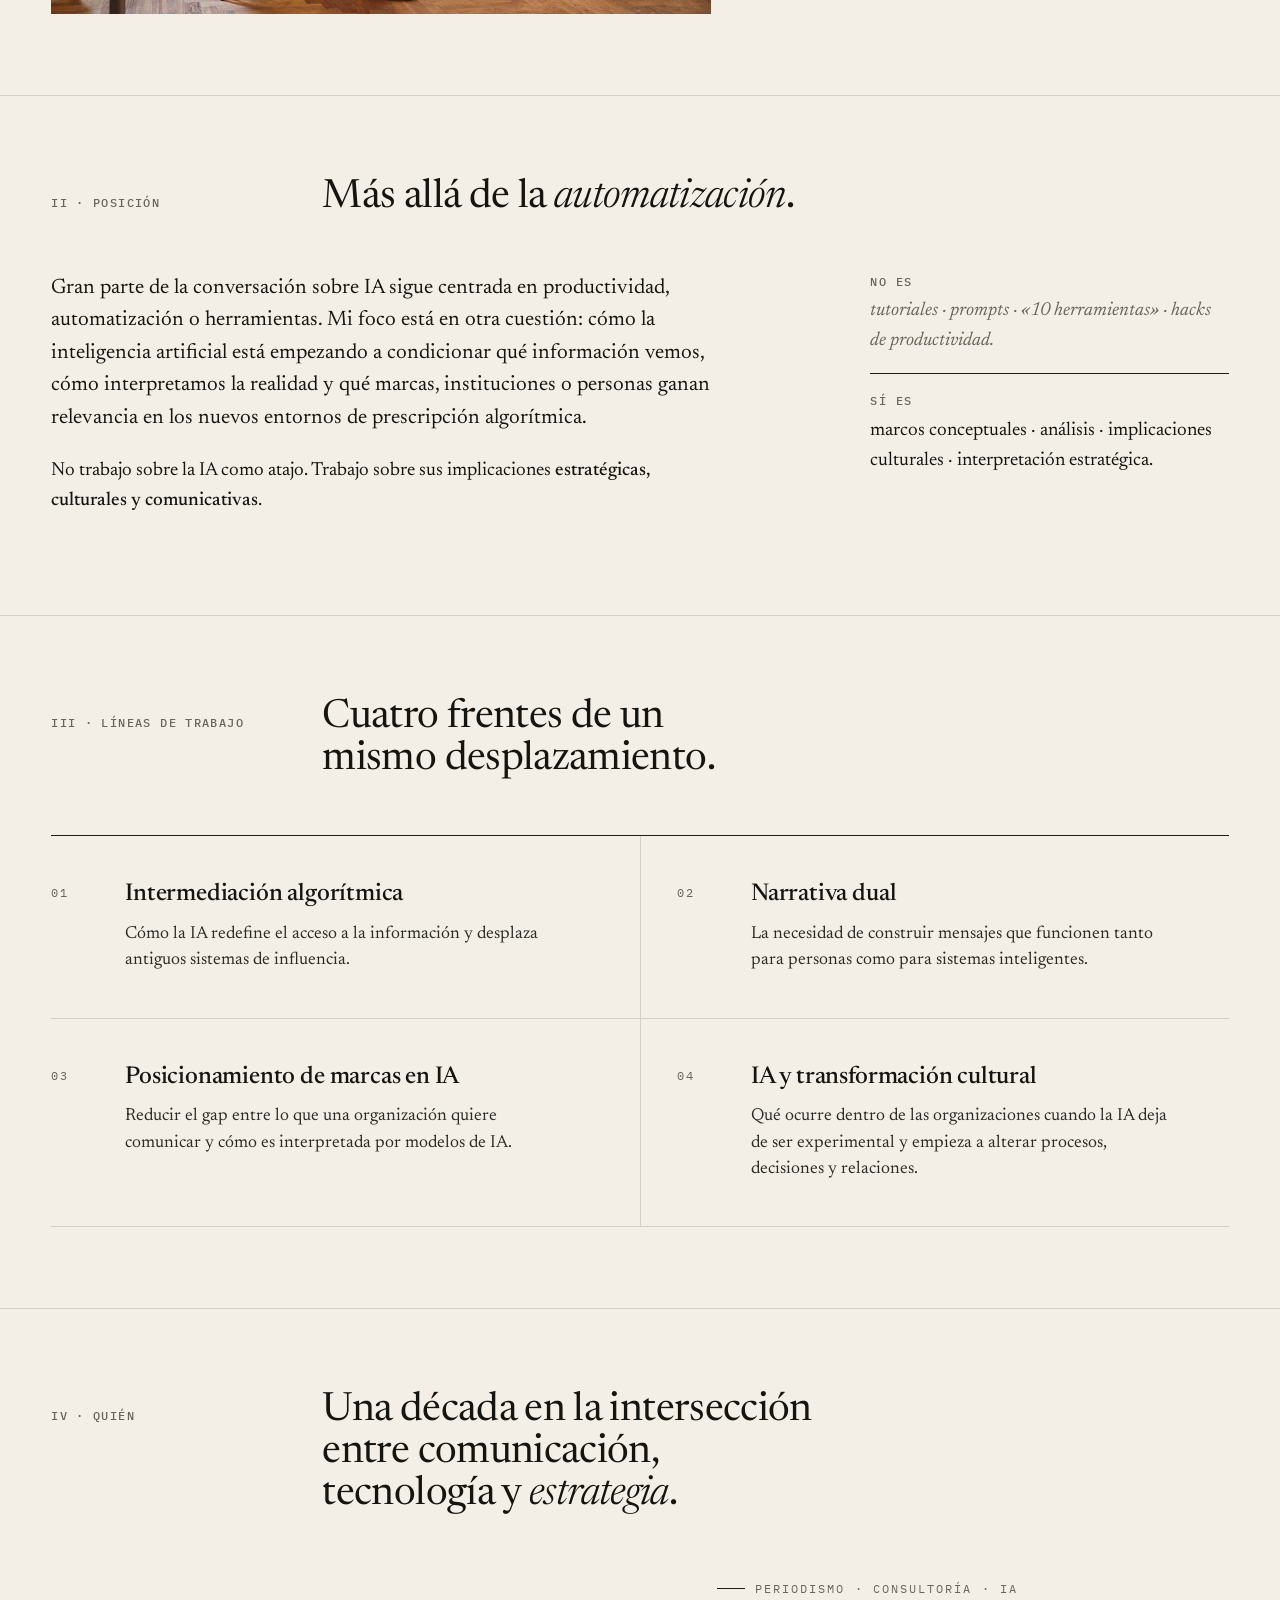
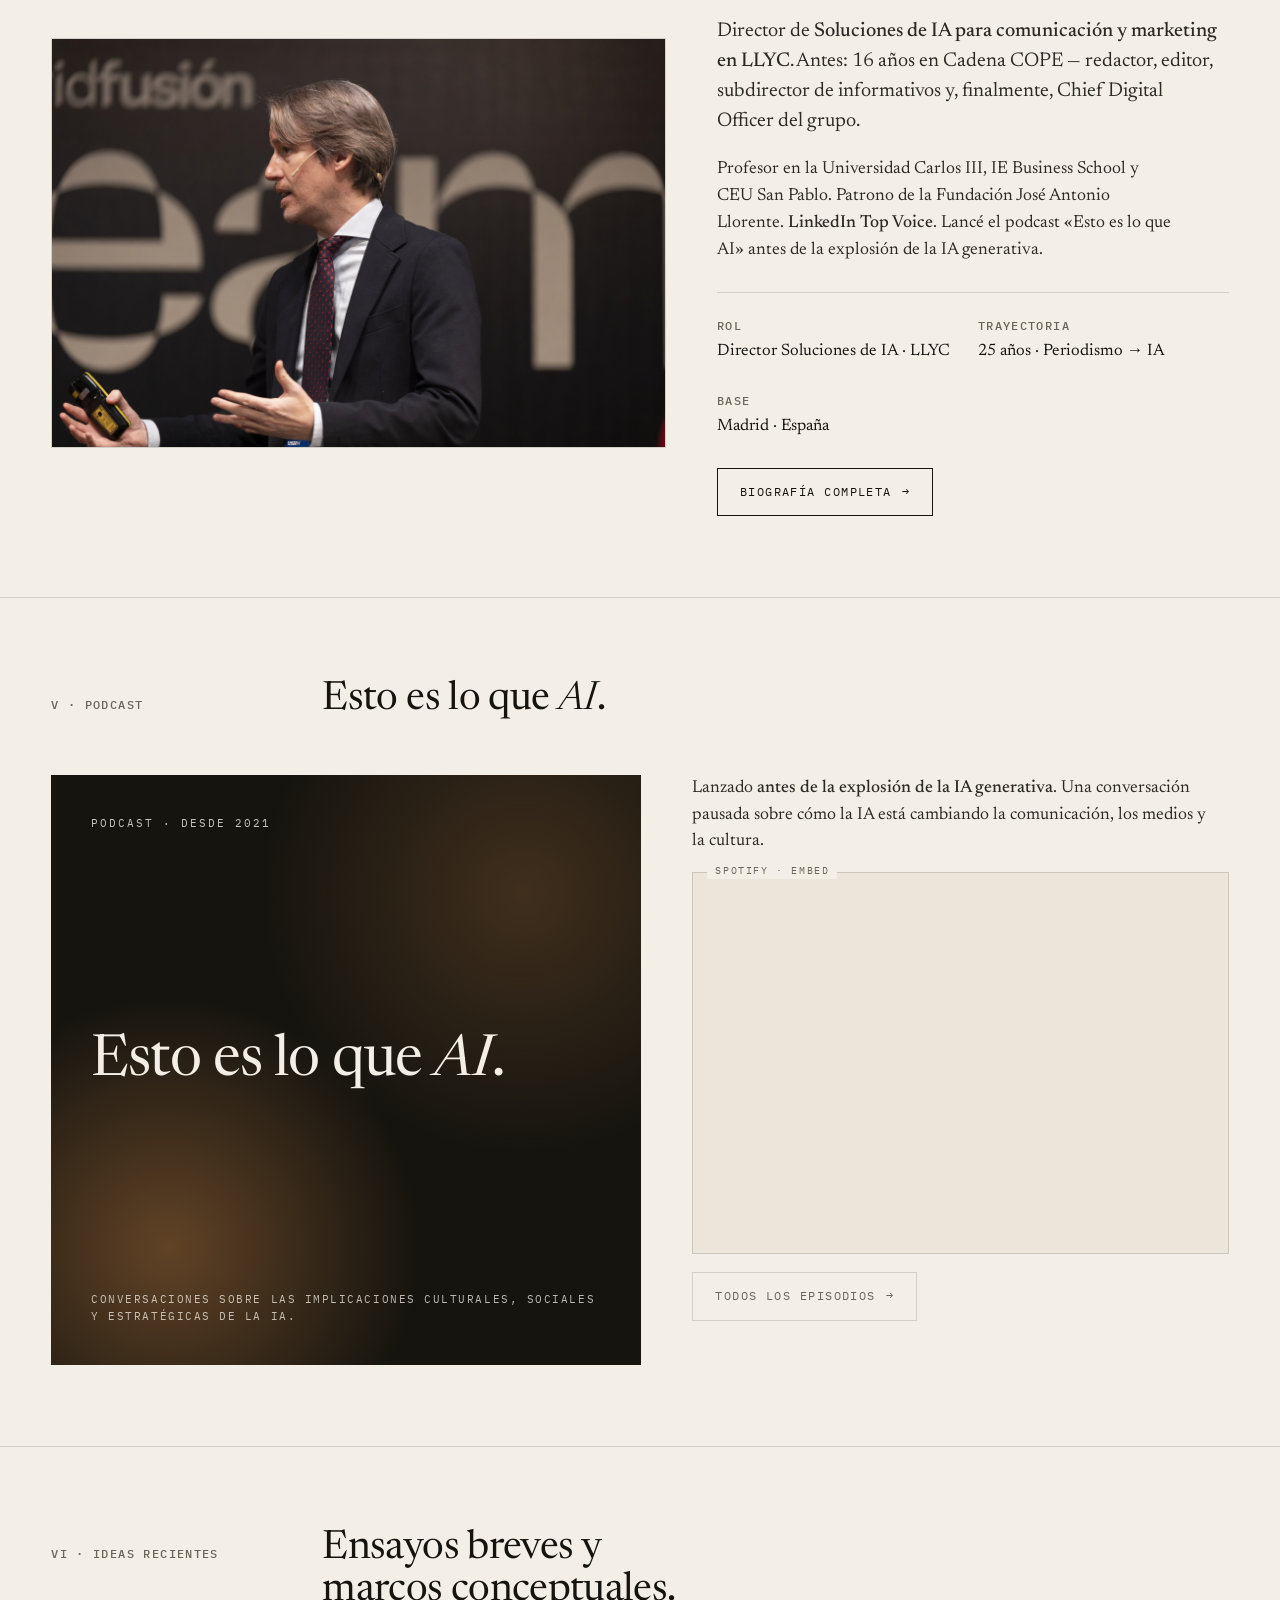
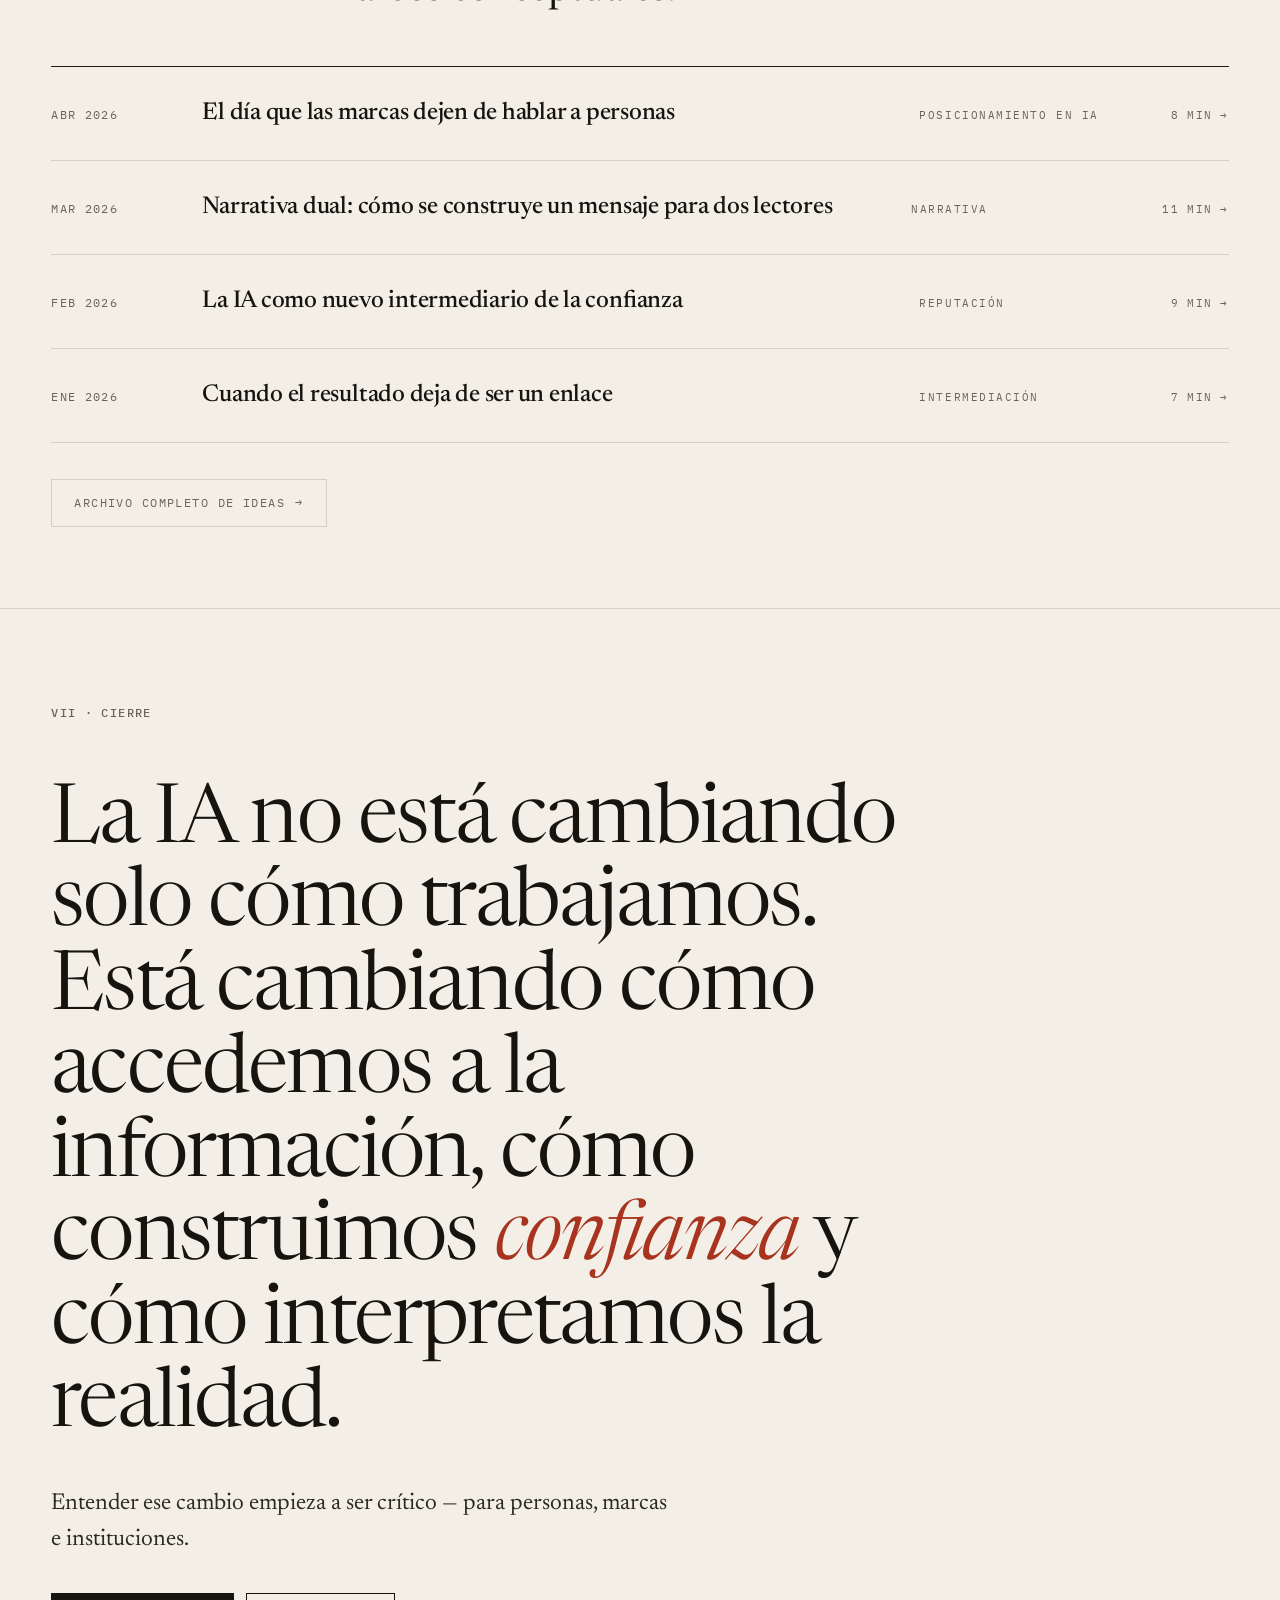
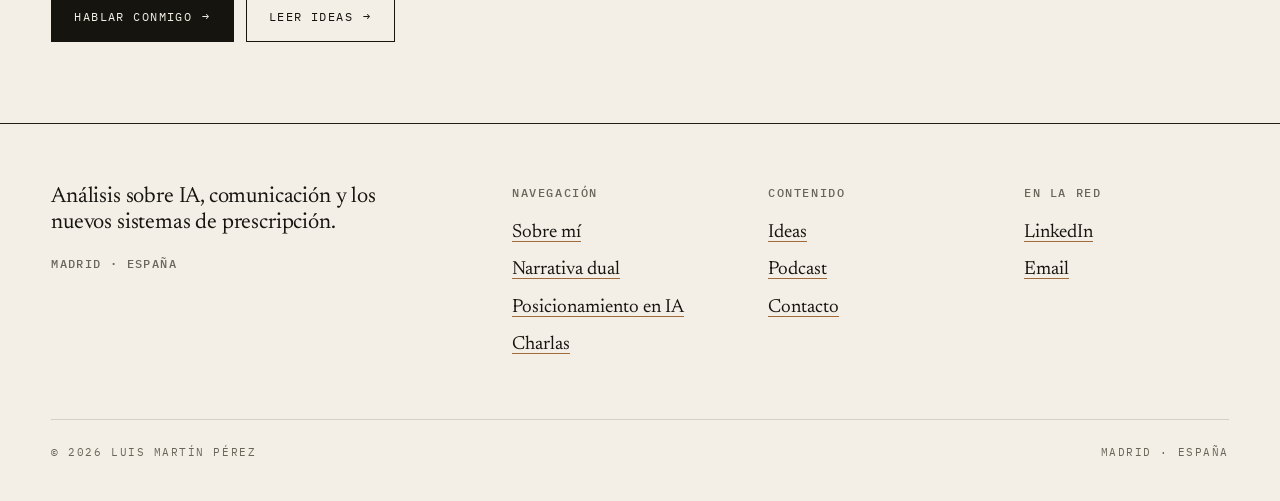
==== commit 454d433c: "cambios fotos" ====
--- a/index.html
+++ b/index.html
@@ -250,6 +250,9 @@
               No se trata sólo de cómo se distribuye un mensaje. Se trata de quién — o qué —
               decide qué merece ser visto, comprendido y recordado.
             </p>
+            <figure style="margin:28px 0 0;overflow:hidden" class="reveal">
+              <img src="assets/fotoluis2.jpeg" alt="Luis Martín Pérez en mesa redonda en evento de LinkedIn." loading="lazy" style="width:100%;display:block;object-fit:cover;max-height:340px" />
+            </figure>
           </div>
           <aside class="col-aside reveal" style="--rev-delay:120ms">
             <div class="pullquote" style="border-top:0;padding-top:0;margin-top:0">
